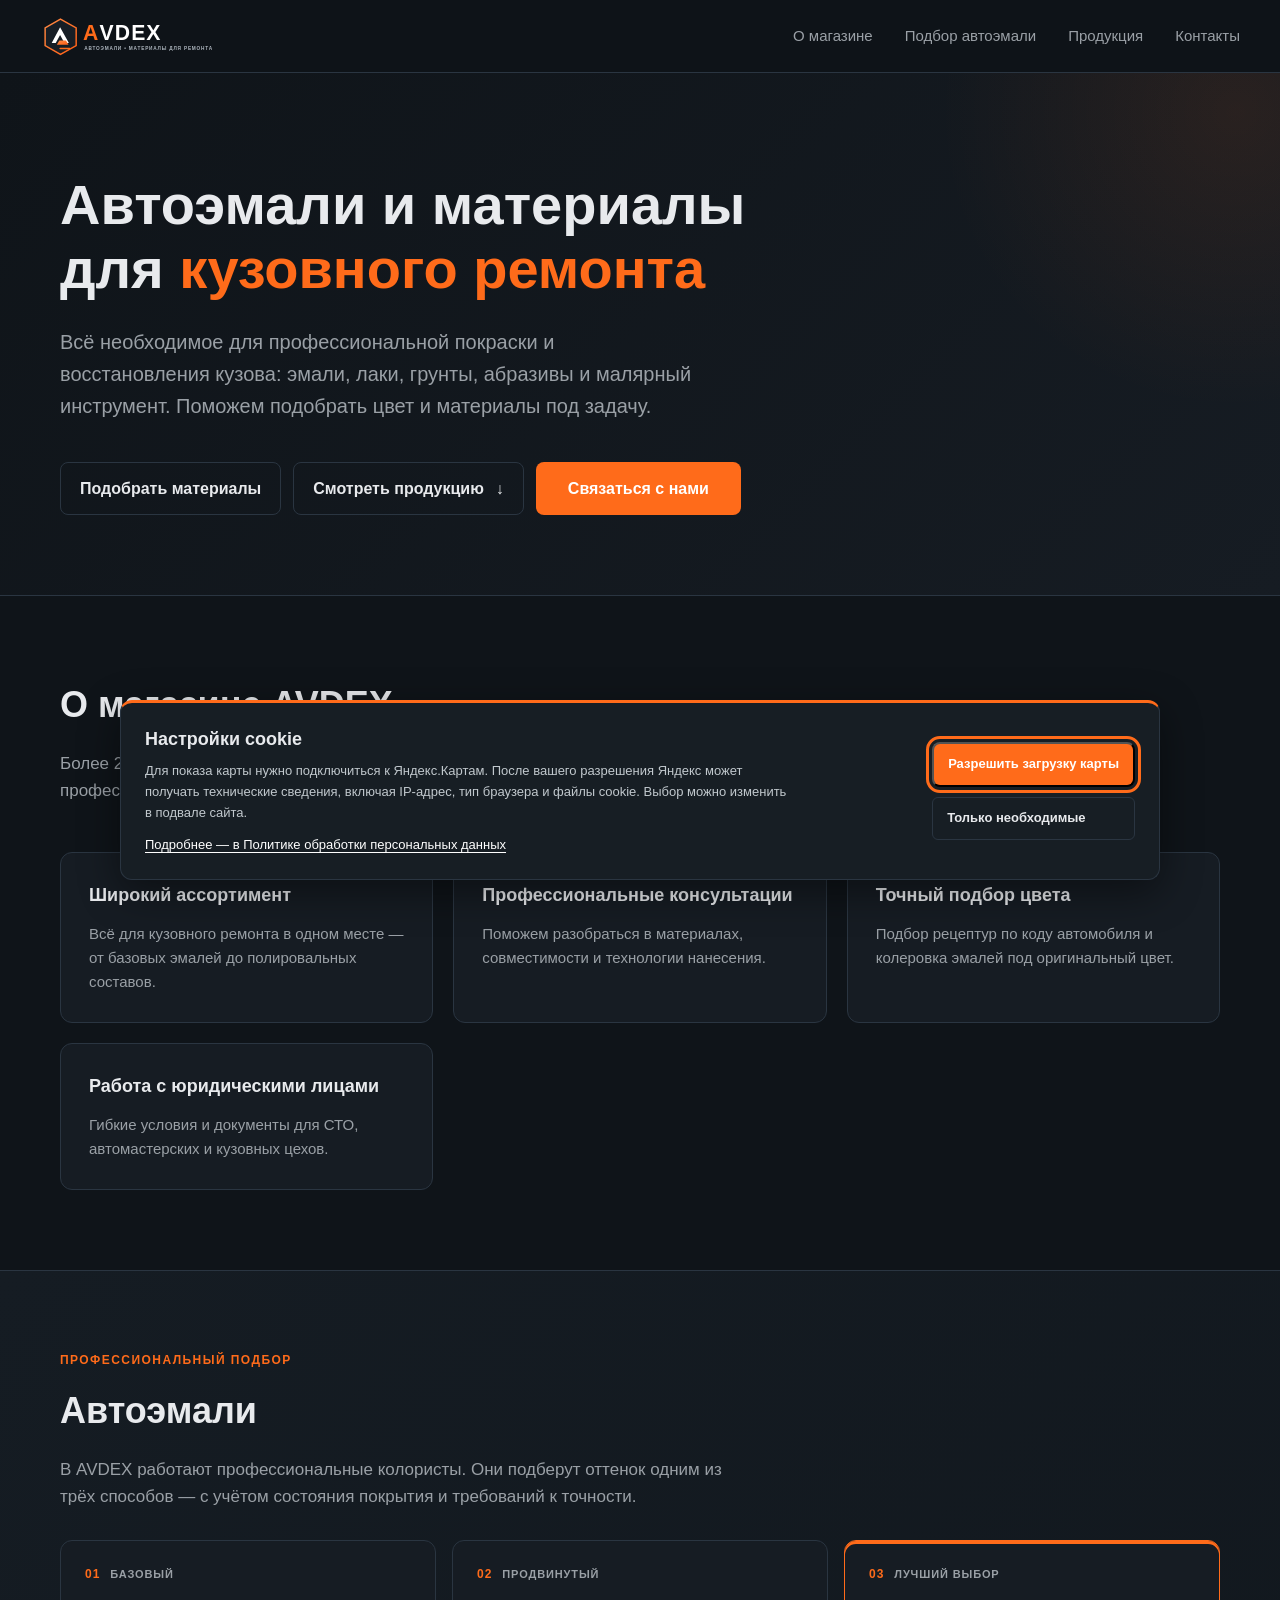
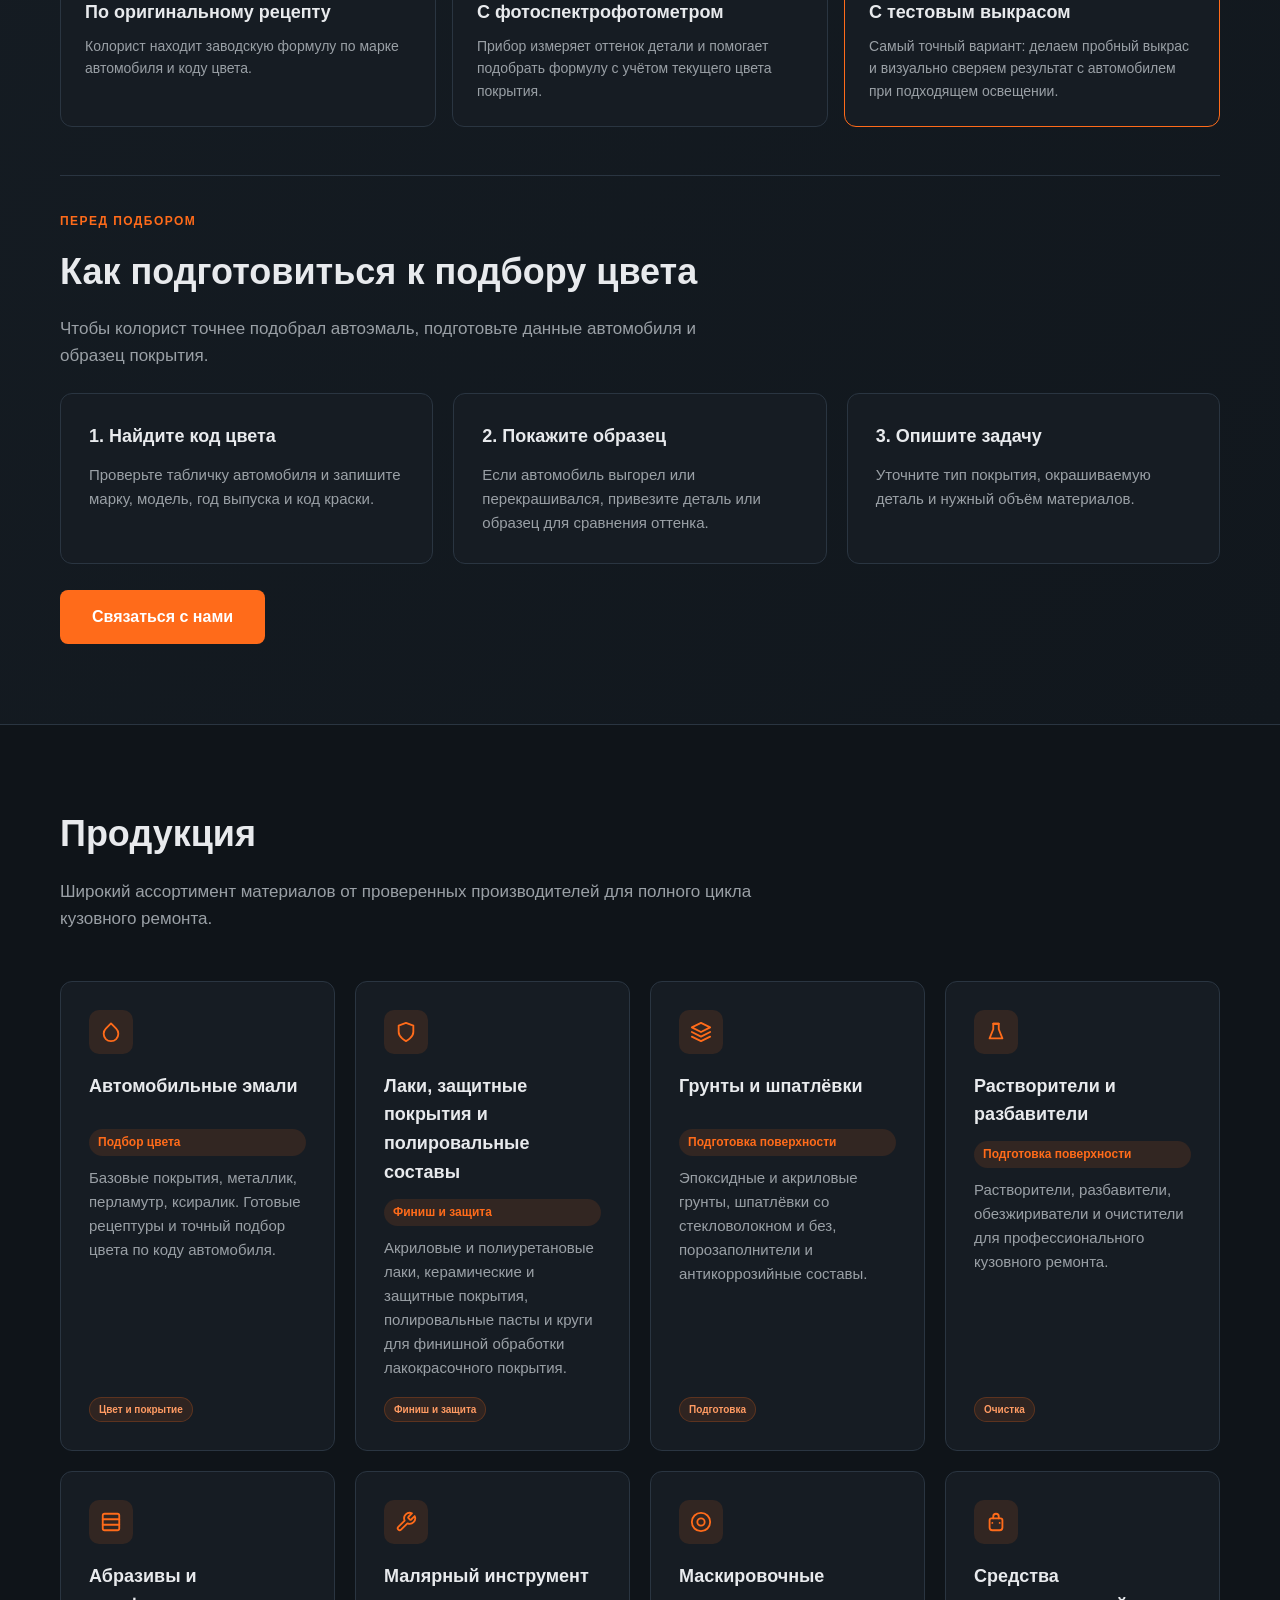
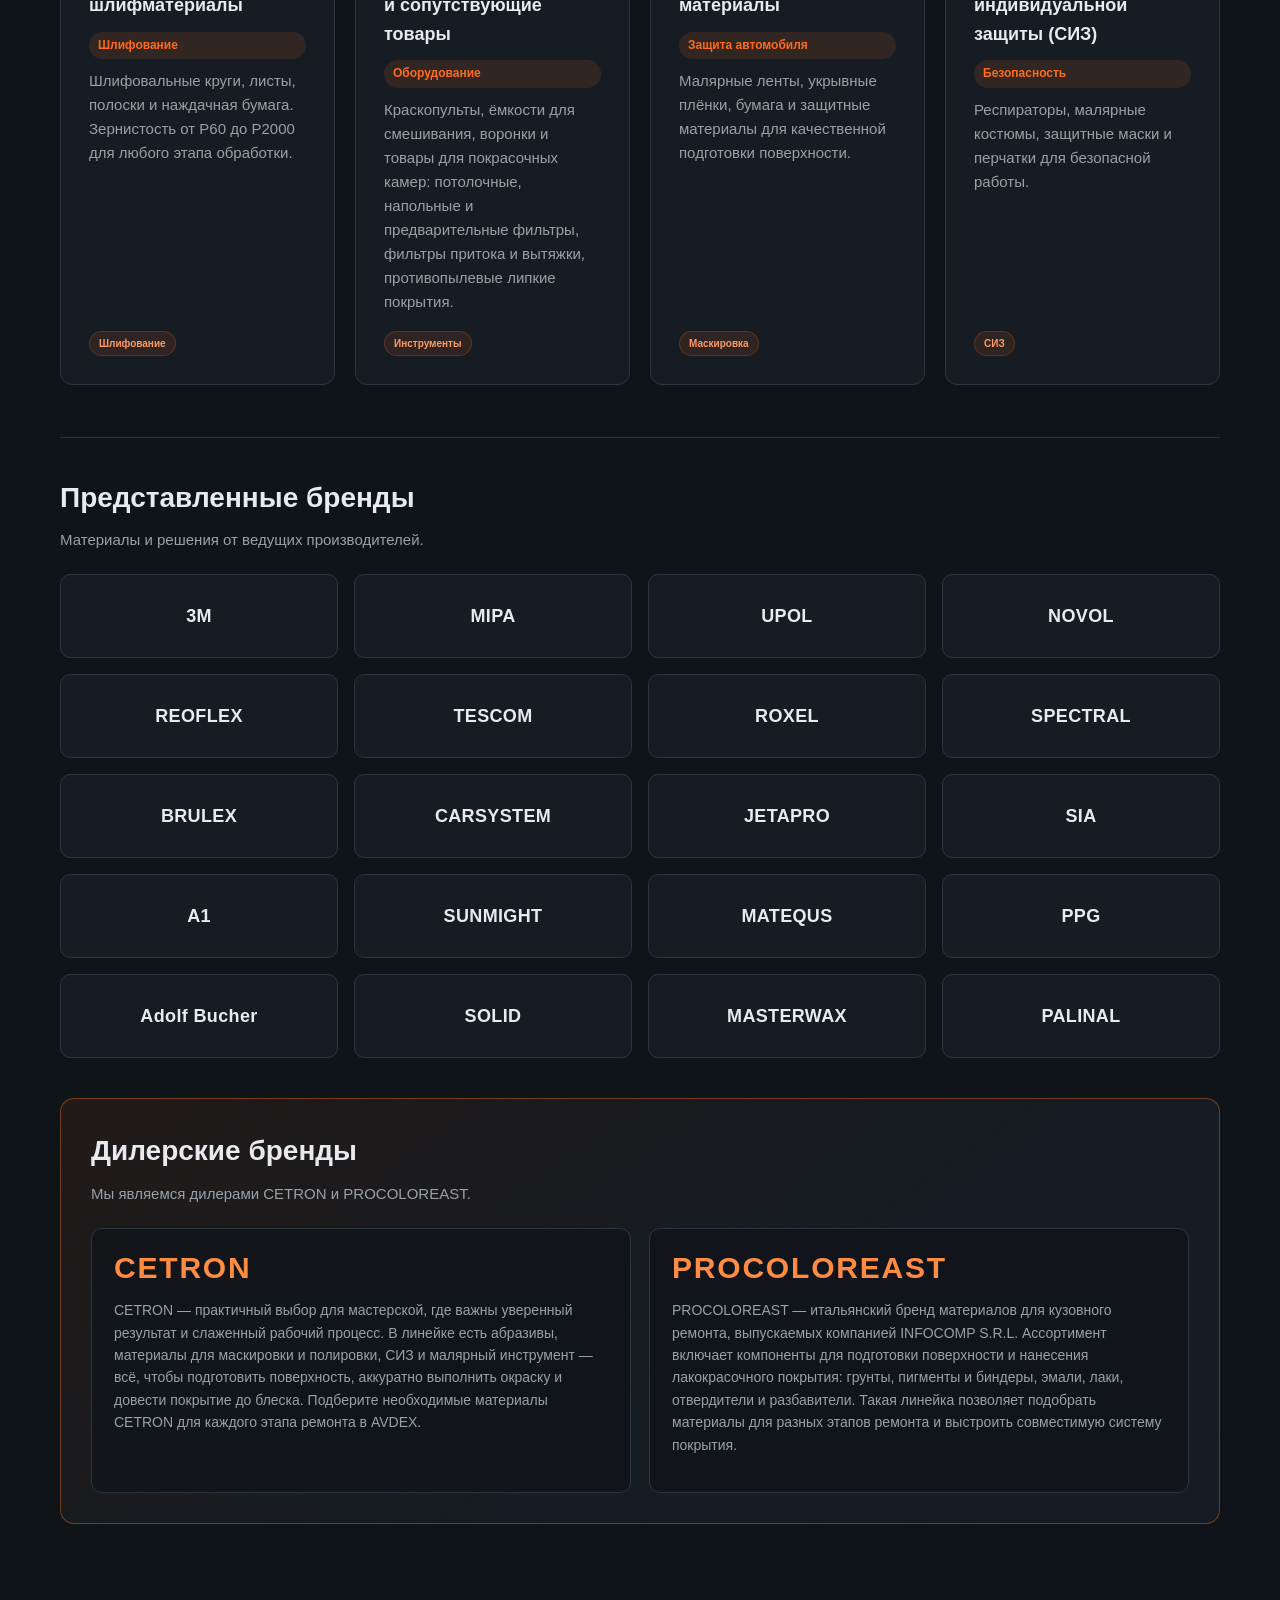
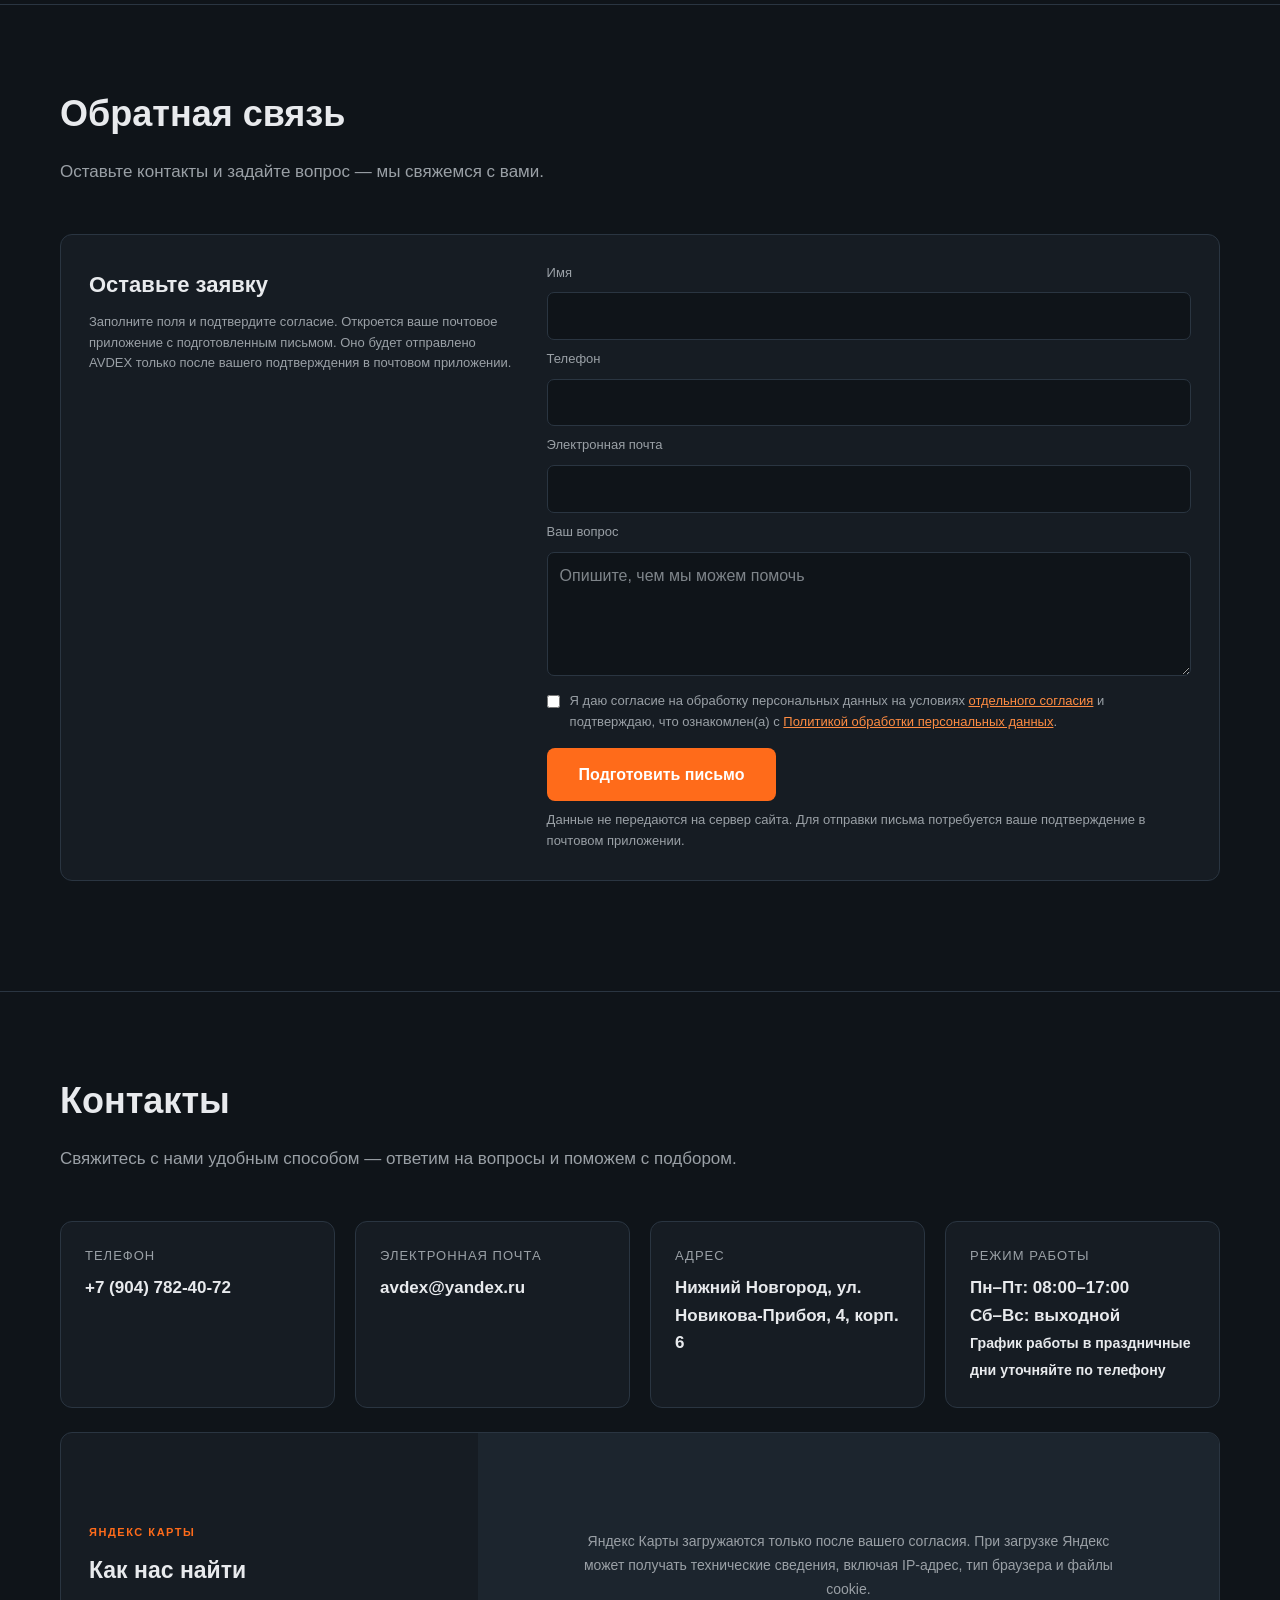
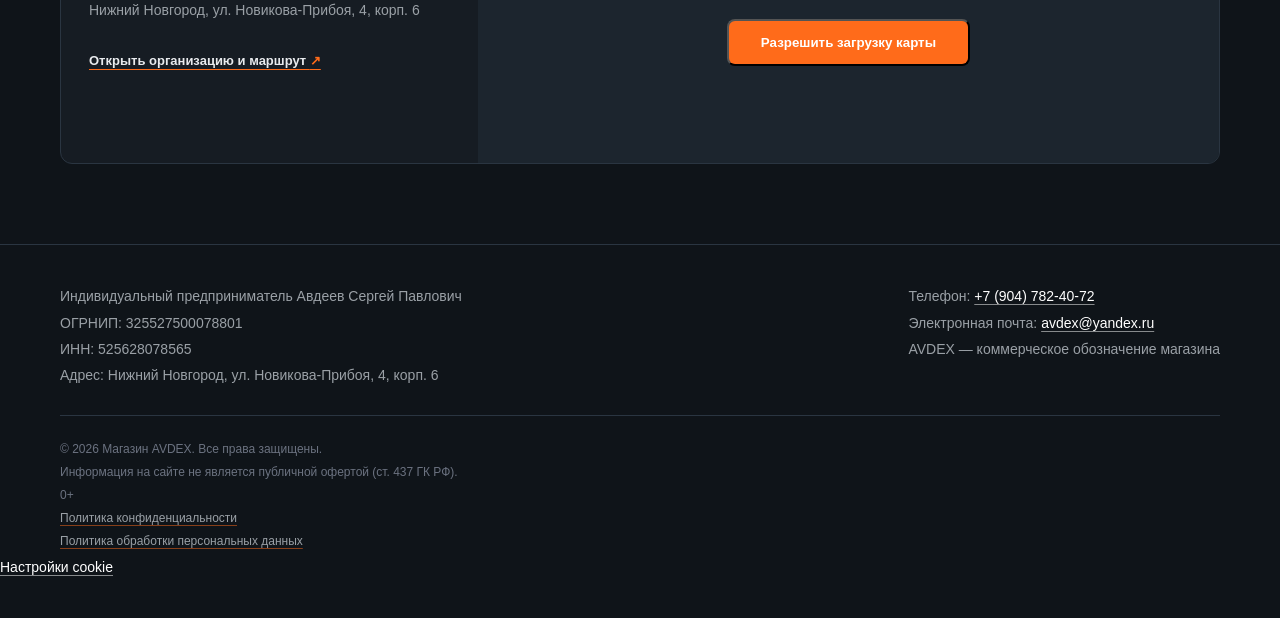
==== index.html @ f4ebd42d "Swap hero call-to-action button styles" ====
<!DOCTYPE html>
<html lang="ru">
<head>
  <meta charset="UTF-8">
  <meta name="viewport" content="width=device-width, initial-scale=1.0">
  <title>AVDEX — магазин автоэмалей и материалов для кузовного ремонта</title>
  <meta name="description" content="Магазин AVDEX: автоэмали, лаки, грунты, шпатлёвки, абразивы и инструмент для кузовного ремонта. Профессиональный подбор цвета.">
  <meta name="theme-color" content="#0f1419">
  <meta property="og:title" content="AVDEX — материалы для кузовного ремонта">
  <meta property="og:description" content="Автоэмали, лаки, грунты и расходные материалы для профессионального кузовного ремонта.">
  <meta property="og:type" content="website">
  <meta property="og:url" content="https://untiedq.github.io/avdex/">
  <link rel="canonical" href="https://untiedq.github.io/avdex/">
  <link rel="icon" href="data:image/svg+xml,%3Csvg xmlns='http://www.w3.org/2000/svg' viewBox='0 0 100 100'%3E%3Crect width='100' height='100' rx='20' fill='%23ff6b1a'/%3E%3Ctext x='50' y='68' font-family='Arial' font-size='48' font-weight='bold' fill='%23fff' text-anchor='middle'%3EA%3C/text%3E%3C/svg%3E">
  <link rel="stylesheet" href="style.css?v=cookie-opt-in-map-1">
</head>
<body>
  <a class="skip-link" href="#main">Перейти к содержимому</a>

  <header class="header">
    <div class="container header-inner">
      <a href="#top" class="logo" aria-label="AVDEX — главная">
        <img class="logo-image" src="assets/avdex-logo.svg" alt="AVDEX — магазин автоэмалей">
      </a>
      <button class="menu-toggle" type="button" aria-label="Открыть меню" aria-expanded="false" aria-controls="main-nav">☰</button>
      <nav class="nav" id="main-nav" aria-label="Основная навигация">
        <a href="#about">О магазине</a>
        <a href="#paint-matching">Подбор автоэмали</a>
        <a href="#products">Продукция</a>
        <a href="#contacts">Контакты</a>
      </nav>
    </div>
  </header>

  <main id="main">
  <section class="hero" id="top">
    <div class="container">
      <h1>Автоэмали и материалы для <span>кузовного ремонта</span></h1>
      <p>Всё необходимое для профессиональной покраски и восстановления кузова: эмали, лаки, грунты, абразивы и малярный инструмент. Поможем подобрать цвет и материалы под задачу.</p>
      <div class="hero-actions">
        <a href="#paint-matching" class="btn-secondary">Подобрать материалы</a>
        <a href="#products" class="btn-secondary">Смотреть продукцию <span aria-hidden="true">↓</span></a>
        <a href="#feedback" class="btn">Связаться с нами</a>
      </div>
    </div>
  </section>

  <section class="section" id="about">
    <div class="container">
      <h2 class="section-title">О магазине AVDEX</h2>
      <p class="section-sub">Более 20 лет опыта в малярно-кузовной отрасли. Работаем с частными мастерами и профессиональными СТО, помогаем подобрать материалы под задачу и бюджет.</p>

      <div class="grid">
        <div class="card">
          <h3>Широкий ассортимент</h3>
          <p>Всё для кузовного ремонта в одном месте — от базовых эмалей до полировальных составов.</p>
        </div>
        <div class="card">
          <h3>Профессиональные консультации</h3>
          <p>Поможем разобраться в материалах, совместимости и технологии нанесения.</p>
        </div>
        <div class="card">
          <h3>Точный подбор цвета</h3>
          <p>Подбор рецептур по коду автомобиля и колеровка эмалей под оригинальный цвет.</p>
        </div>
        <div class="card">
          <h3>Работа с юридическими лицами</h3>
          <p>Гибкие условия и документы для СТО, автомастерских и кузовных цехов.</p>
        </div>
      </div>
    </div>
  </section>

  <section class="section color-guide" id="paint-matching">
    <div class="container color-guide-layout">
      <div class="color-guide-intro">
        <p class="guide-kicker">Профессиональный подбор</p>
        <h2 class="section-title">Автоэмали</h2>
        <p class="section-sub">В AVDEX работают профессиональные колористы. Они подберут оттенок одним из трёх способов — с учётом состояния покрытия и требований к точности.</p>
        
      </div>
      <div class="matching-methods">
        <article class="method-card"><div class="method-heading"><span class="step-number">01</span><span class="method-level">Базовый</span></div><h3>По оригинальному рецепту</h3><p>Колорист находит заводскую формулу по марке автомобиля и коду цвета.</p></article>
        <article class="method-card"><div class="method-heading"><span class="step-number">02</span><span class="method-level">Продвинутый</span></div><h3>С фотоспектрофотометром</h3><p>Прибор измеряет оттенок детали и помогает подобрать формулу с учётом текущего цвета покрытия.</p></article>
        <article class="method-card method-card-featured"><div class="method-heading"><span class="step-number">03</span><span class="method-level">Лучший выбор</span></div><h3>С тестовым выкрасом</h3><p>Самый точный вариант: делаем пробный выкрас и визуально сверяем результат с автомобилем при подходящем освещении.</p></article>
      </div>
      <div class="prep-guide" id="color-guide">
        <p class="guide-kicker">Перед подбором</p>
        <h2 class="section-title">Как подготовиться к подбору цвета</h2>
        <p class="section-sub">Чтобы колорист точнее подобрал автоэмаль, подготовьте данные автомобиля и образец покрытия.</p>
        <div class="guide-grid">
          <article class="card"><h3>1. Найдите код цвета</h3><p>Проверьте табличку автомобиля и запишите марку, модель, год выпуска и код краски.</p></article>
          <article class="card"><h3>2. Покажите образец</h3><p>Если автомобиль выгорел или перекрашивался, привезите деталь или образец для сравнения оттенка.</p></article>
          <article class="card"><h3>3. Опишите задачу</h3><p>Уточните тип покрытия, окрашиваемую деталь и нужный объём материалов.</p></article>
        </div>
        <div class="guide-actions"><a class="btn" href="#contacts">Связаться с нами</a></div>
      </div>
    </div>
  </section>



  <section class="section" id="products">
    <div class="container">
      <h2 class="section-title">Продукция</h2>
      <p class="section-sub">Широкий ассортимент материалов от проверенных производителей для полного цикла кузовного ремонта.</p>

      <div class="grid product-grid">
        <div class="card product-card">
          <div class="icon"><svg viewBox="0 0 24 24" fill="none" stroke="currentColor" stroke-width="2" stroke-linecap="round" stroke-linejoin="round"><path d="M12 2.69l5.66 5.66a8 8 0 1 1-11.31 0z"/></svg></div>
          <h3>Автомобильные эмали</h3><span class="card-tag">Подбор цвета</span>
          <p>Базовые покрытия, металлик, перламутр, ксиралик. Готовые рецептуры и точный подбор цвета по коду автомобиля.</p>
          <span class="product-tag">Цвет и покрытие</span>
        </div>

        <div class="card product-card">
          <div class="icon"><svg viewBox="0 0 24 24" fill="none" stroke="currentColor" stroke-width="2" stroke-linecap="round" stroke-linejoin="round"><path d="M12 22s8-4 8-10V5l-8-3-8 3v7c0 6 8 10 8 10z"/></svg></div>
          <h3>Лаки, защитные покрытия и полировальные составы</h3><span class="card-tag">Финиш и защита</span>
          <p>Акриловые и полиуретановые лаки, керамические и защитные покрытия, полировальные пасты и круги для финишной обработки лакокрасочного покрытия.</p>
          <span class="product-tag">Финиш и защита</span>
        </div>

        <div class="card product-card">
          <div class="icon"><svg viewBox="0 0 24 24" fill="none" stroke="currentColor" stroke-width="2" stroke-linecap="round" stroke-linejoin="round"><polygon points="12 2 2 7 12 12 22 7 12 2"/><polyline points="2 17 12 22 22 17"/><polyline points="2 12 12 17 22 12"/></svg></div>
          <h3>Грунты и шпатлёвки</h3><span class="card-tag">Подготовка поверхности</span>
          <p>Эпоксидные и акриловые грунты, шпатлёвки со стекловолокном и без, порозаполнители и антикоррозийные составы.</p>
          <span class="product-tag">Подготовка</span>
        </div>

        <div class="card product-card">
          <div class="icon"><svg viewBox="0 0 24 24" fill="none" stroke="currentColor" stroke-width="2" stroke-linecap="round" stroke-linejoin="round"><path d="M9 3h6v6l4 10H5L9 9V3z"/><line x1="9" y1="3" x2="15" y2="3"/></svg></div>
          <h3>Растворители и разбавители</h3><span class="card-tag">Подготовка поверхности</span>
          <p>Растворители, разбавители, обезжириватели и очистители для профессионального кузовного ремонта.</p>
          <span class="product-tag">Очистка</span>
        </div>

        <div class="card product-card">
          <div class="icon"><svg viewBox="0 0 24 24" fill="none" stroke="currentColor" stroke-width="2" stroke-linecap="round" stroke-linejoin="round"><rect x="3" y="3" width="18" height="18" rx="2"/><line x1="3" y1="9" x2="21" y2="9"/><line x1="3" y1="15" x2="21" y2="15"/></svg></div>
          <h3>Абразивы и шлифматериалы</h3><span class="card-tag">Шлифование</span>
          <p>Шлифовальные круги, листы, полоски и наждачная бумага. Зернистость от P60 до P2000 для любого этапа обработки.</p>
          <span class="product-tag">Шлифование</span>
        </div>

        <div class="card product-card">
          <div class="icon"><svg viewBox="0 0 24 24" fill="none" stroke="currentColor" stroke-width="2" stroke-linecap="round" stroke-linejoin="round"><path d="M14.7 6.3a1 1 0 0 0 0 1.4l1.6 1.6a1 1 0 0 0 1.4 0l3.77-3.77a6 6 0 0 1-7.94 7.94l-6.91 6.91a2.12 2.12 0 0 1-3-3l6.91-6.91a6 6 0 0 1 7.94-7.94l-3.76 3.76z"/></svg></div>
          <h3>Малярный инструмент и сопутствующие товары</h3><span class="card-tag">Оборудование</span>
          <p>Краскопульты, ёмкости для смешивания, воронки и товары для покрасочных камер: потолочные, напольные и предварительные фильтры, фильтры притока и вытяжки, противопылевые липкие покрытия.</p>
          <span class="product-tag">Инструменты</span>
        </div>

        <div class="card product-card">
          <div class="icon"><svg viewBox="0 0 24 24" fill="none" stroke="currentColor" stroke-width="2" stroke-linecap="round" stroke-linejoin="round"><circle cx="12" cy="12" r="10"/><circle cx="12" cy="12" r="4"/></svg></div>
          <h3>Маскировочные материалы</h3><span class="card-tag">Защита автомобиля</span>
          <p>Малярные ленты, укрывные плёнки, бумага и защитные материалы для качественной подготовки поверхности.</p>
          <span class="product-tag">Маскировка</span>
        </div>

        <div class="card product-card">
          <div class="icon"><svg viewBox="0 0 24 24" fill="none" stroke="currentColor" stroke-width="2" stroke-linecap="round" stroke-linejoin="round"><path d="M12 3a3 3 0 0 0-3 3v2H7a2 2 0 0 0-2 2v8a3 3 0 0 0 3 3h8a3 3 0 0 0 3-3v-8a2 2 0 0 0-2-2h-2V6a3 3 0 0 0-3-3z"/><path d="M9 8h6M8 13h.01M16 13h.01"/></svg></div>
          <h3>Средства индивидуальной защиты (СИЗ)</h3><span class="card-tag">Безопасность</span>
          <p>Респираторы, малярные костюмы, защитные маски и перчатки для безопасной работы.</p>
          <span class="product-tag">СИЗ</span>
        </div></div>
      <div class="brand-showcase">
        <h3 class="section-title">Представленные бренды</h3>
        <p class="section-sub">Материалы и решения от ведущих производителей.</p>
        <div class="brand-grid" aria-label="Представленные бренды">
          <div class="brand-wordmark"><strong>3M</strong></div>
          <div class="brand-wordmark"><strong>MIPA</strong></div>
          <div class="brand-wordmark"><strong>UPOL</strong></div>
          <div class="brand-wordmark"><strong>NOVOL</strong></div>
          <div class="brand-wordmark"><strong>REOFLEX</strong></div>
          <div class="brand-wordmark"><strong>TESCOM</strong></div>
          <div class="brand-wordmark"><strong>ROXEL</strong></div>
          <div class="brand-wordmark"><strong>SPECTRAL</strong></div>
          <div class="brand-wordmark"><strong>BRULEX</strong></div>
          <div class="brand-wordmark"><strong>CARSYSTEM</strong></div>
          <div class="brand-wordmark"><strong>JETAPRO</strong></div>
          <div class="brand-wordmark"><strong>SIA</strong></div>
          <div class="brand-wordmark"><strong>A1</strong></div>
          <div class="brand-wordmark"><strong>SUNMIGHT</strong></div>
          <div class="brand-wordmark"><strong>MATEQUS</strong></div>
          <div class="brand-wordmark"><strong>PPG</strong></div>
          <div class="brand-wordmark"><strong>Adolf Bucher</strong></div>
          <div class="brand-wordmark"><strong>SOLID</strong></div>
          <div class="brand-wordmark"><strong>MASTERWAX</strong></div>
          <div class="brand-wordmark"><strong>PALINAL</strong></div>
        </div>
      </div>
      <div class="dealer-showcase">
        <h3 class="section-title">Дилерские бренды</h3>
        <p class="section-sub">Мы являемся дилерами CETRON и PROCOLOREAST.</p>
        <div class="dealer-brand-grid">
          <article class="dealer-brand-card">
            <div class="dealer-brand-heading"><strong class="dealer-brand-mark">CETRON</strong></div>
            <p>CETRON — практичный выбор для мастерской, где важны уверенный результат и слаженный рабочий процесс. В линейке есть абразивы, материалы для маскировки и полировки, СИЗ и малярный инструмент — всё, чтобы подготовить поверхность, аккуратно выполнить окраску и довести покрытие до блеска. Подберите необходимые материалы CETRON для каждого этапа ремонта в AVDEX.</p>
          </article>
          <article class="dealer-brand-card">
            <div class="dealer-brand-heading"><strong class="dealer-brand-mark">PROCOLOREAST</strong></div>
            <p>PROCOLOREAST — итальянский бренд материалов для кузовного ремонта, выпускаемых компанией INFOCOMP S.R.L. Ассортимент включает компоненты для подготовки поверхности и нанесения лакокрасочного покрытия: грунты, пигменты и биндеры, эмали, лаки, отвердители и разбавители. Такая линейка позволяет подобрать материалы для разных этапов ремонта и выстроить совместимую систему покрытия. </p>
          </article>
        </div>
      </div>

    </div>
  </section>





  <section class="section" id="feedback">
    <div class="container">
      <h2 class="section-title">Обратная связь</h2>
      <p class="section-sub">Оставьте контакты и задайте вопрос — мы свяжемся с вами.</p>
      <div class="feedback-card">
        <div class="feedback-copy">
          <h3>Оставьте заявку</h3>
          <p>Заполните поля и подтвердите согласие. Откроется ваше почтовое приложение с подготовленным письмом. Оно будет отправлено AVDEX только после вашего подтверждения в почтовом приложении.</p>
        </div>
        <form class="feedback-form" id="feedback-form">
          <label for="feedback-name">Имя</label>
          <input id="feedback-name" name="name" autocomplete="name" required maxlength="100">
          <label for="feedback-phone">Телефон</label>
          <input id="feedback-phone" name="phone" type="tel" autocomplete="tel" required maxlength="30">
          <label for="feedback-email">Электронная почта</label>
          <input id="feedback-email" name="email" type="email" autocomplete="email" required maxlength="254">
          <label for="feedback-message">Ваш вопрос</label>
          <textarea id="feedback-message" name="message" rows="4" maxlength="2000" placeholder="Опишите, чем мы можем помочь"></textarea>
          <label class="consent-check">
            <input type="checkbox" name="consent" required>
            <span>Я даю согласие на обработку персональных данных на условиях <a href="consent.html" target="_blank" rel="noopener">отдельного согласия</a> и подтверждаю, что ознакомлен(а) с <a href="personal-data.html" target="_blank" rel="noopener">Политикой обработки персональных данных</a>.</span>
          </label>
          <button class="btn" type="submit">Подготовить письмо</button>
          <p class="form-note" id="form-note" aria-live="polite">Данные не передаются на сервер сайта. Для отправки письма потребуется ваше подтверждение в почтовом приложении.</p>
        </form>
      </div>
    </div>
  </section>

  <section class="section" id="contacts">
    <div class="container">
      <h2 class="section-title">Контакты</h2>
      <p class="section-sub">Свяжитесь с нами удобным способом — ответим на вопросы и поможем с подбором.</p>

      <div class="contacts-grid">
        <div class="contact-item">
          <div class="label">Телефон</div>
          <div class="value"><a href="tel:+79047824072">+7 (904) 782-40-72</a></div>
        </div>
        <div class="contact-item">
          <div class="label">Электронная почта</div>
          <div class="value"><a href="mailto:avdex@yandex.ru">avdex@yandex.ru</a></div>
        </div>
        <div class="contact-item">
          <div class="label">Адрес</div>
          <div class="value">Нижний Новгород, ул. Новикова-Прибоя, 4, корп. 6</div>
        </div>
        <div class="contact-item">
          <div class="label">Режим работы</div>
          <div class="value">Пн–Пт: 08:00–17:00<br>Сб–Вс: выходной<br><small>График работы в праздничные дни уточняйте по телефону</small></div>
        </div>
      </div>
      <div class="map-card">
        <div class="map-copy">
          <p class="map-kicker">Яндекс Карты</p>
          <h3>Как нас найти</h3>
          <p class="map-address">Нижний Новгород, ул. Новикова-Прибоя, 4, корп. 6</p>
          <a class="map-link" href="https://yandex.ru/maps/org/avdex/193976392465/?ll=43.925282%2C56.258968&z=17" target="_blank" rel="noopener noreferrer">Открыть организацию и маршрут <span aria-hidden="true">↗</span></a>
        </div>
        <div class="map-frame" id="map-frame">
          <div class="map-placeholder" id="map-placeholder">
            <p>Яндекс Карты загружаются только после вашего согласия. При загрузке Яндекс может получать технические сведения, включая IP-адрес, тип браузера и файлы cookie.</p>
            <button class="btn" type="button" id="map-load-button">Разрешить загрузку карты</button>
          </div>
        </div>
      </div>

    </div>
  </section>

  

  </main>

  <footer class="footer">
    <div class="container">
      <div class="footer-inner">
        <div class="footer-info">
          <p>Индивидуальный предприниматель Авдеев Сергей Павлович</p>
          <p>ОГРНИП: 325527500078801</p>
          <p>ИНН: 525628078565</p>
          <p>Адрес: Нижний Новгород, ул. Новикова-Прибоя, 4, корп. 6</p>
        </div>
        <div class="footer-info">
          <p>Телефон: <a href="tel:+79047824072">+7 (904) 782-40-72</a></p>
          <p>Электронная почта: <a href="mailto:avdex@yandex.ru">avdex@yandex.ru</a></p>
          <p>AVDEX — коммерческое обозначение магазина</p>
        </div>
      </div>
      <div class="footer-legal">
        <p>© 2026 Магазин AVDEX. Все права защищены.</p>
        <p>Информация на сайте не является публичной офертой (ст. 437 ГК РФ).</p>
        <p>0+</p>
        <p><a href="privacy.html">Политика конфиденциальности</a></p>
        <p><a href="personal-data.html">Политика обработки персональных данных</a></p>
      </div>
    </div>
      <p><button class="cookie-settings-button" type="button" id="cookie-settings">Настройки cookie</button></p>
  </footer>

  <aside class="cookie-banner" id="cookie-banner" role="dialog" aria-modal="false" aria-labelledby="cookie-title" aria-describedby="cookie-description" hidden>
    <div class="cookie-banner-copy">
      <h2 id="cookie-title">Настройки cookie</h2>
      <p id="cookie-description">Для показа карты нужно подключиться к Яндекс.Картам. После вашего разрешения Яндекс может получать технические сведения, включая IP-адрес, тип браузера и файлы cookie. Выбор можно изменить в подвале сайта.</p>
      <a href="personal-data.html">Подробнее — в Политике обработки персональных данных</a>
    </div>
    <div class="cookie-banner-actions">
      <button class="btn" type="button" id="cookie-accept">Разрешить загрузку карты</button>
      <button class="btn-secondary" type="button" id="cookie-reject">Только необходимые</button>
    </div>
  </aside>

  <script src="script.js?v=cookie-opt-in-map-1"></script>
</body>
</html>
---- style.css ----
:root {
  --bg: #0f1419;
  --bg-2: #161c23;
  --text: #e8eaed;
  --text-muted: #9aa0a6;
  --accent: #ff6b1a;
  --accent-hover: #ff8c42;
  --border: #2a3541;
}

* { margin: 0; padding: 0; box-sizing: border-box; }

html { scroll-behavior: smooth; scroll-padding-top: 80px; }

body {
  font-family: -apple-system, BlinkMacSystemFont, 'Segoe UI', Roboto, 'Helvetica Neue', Arial, sans-serif;
  background: var(--bg);
  color: var(--text);
  line-height: 1.6;
  -webkit-font-smoothing: antialiased;
}

.container { max-width: 1200px; margin: 0 auto; padding: 0 20px; }

/* Header */
.header {
  position: sticky;
  top: 0;
  background: rgba(15, 20, 25, 0.95);
  backdrop-filter: blur(10px);
  border-bottom: 1px solid var(--border);
  z-index: 100;
}
.header-inner { display: flex; align-items: center; justify-content: space-between; padding: 14px 0; }

.logo {
  display: flex;
  flex-direction: column;
  text-decoration: none;
  line-height: 1.1;
}
 .logo-image { display: block; width: 190px; max-width: 100%; height: auto; }
.logo-mark {
  font-size: 24px;
  font-weight: 800;
  letter-spacing: 2px;
  color: var(--text);
}
.logo-mark::first-letter { color: var(--accent); }
.logo-sub {
  font-size: 11px;
  text-transform: uppercase;
  letter-spacing: 1.5px;
  color: var(--text-muted);
  margin-top: 2px;
}

.nav { display: flex; gap: 32px; }
.nav a { color: var(--text-muted); text-decoration: none; font-size: 15px; transition: color 0.2s; }
.nav a:hover { color: var(--accent); }
.nav a:focus-visible, a:focus-visible, button:focus-visible { outline: 3px solid var(--accent); outline-offset: 3px; }
.skip-link { position: absolute; left: -9999px; top: 8px; z-index: 200; background: var(--accent); color: #fff; padding: 10px 16px; border-radius: 6px; }
.skip-link:focus { left: 12px; }
.hero-actions { display: flex; flex-wrap: wrap; gap: 14px; position: relative; }
.btn-secondary { background: transparent; border: 1px solid var(--accent); }
.btn-secondary:hover { background: rgba(255,107,26,.12); }
.card-tag { display: inline-block; margin: 0 0 10px; padding: 4px 9px; border-radius: 999px; background: rgba(255,107,26,.12); color: var(--accent); font-size: 12px; font-weight: 700; }
.guide-grid { display: grid; grid-template-columns: repeat(3,minmax(0,1fr)); gap: 20px; }
.map-block { display: grid; grid-template-columns: .8fr 1.2fr; gap: 24px; align-items: stretch; margin-top: 32px; padding: 24px; border: 1px solid var(--border); border-radius: 12px; background: var(--bg-2); }
.map-block h3 { margin-bottom: 8px; }
.map-link { display: inline-block; margin-top: 12px; color: var(--accent); }
.map-block iframe { width: 100%; min-height: 300px; border: 0; border-radius: 8px; }
.menu-toggle { display: none; background: none; border: none; color: var(--text); font-size: 26px; cursor: pointer; line-height: 1; }

/* Hero */
.hero {
  padding: 100px 0 80px;
  background: linear-gradient(135deg, var(--bg) 0%, var(--bg-2) 100%);
  position: relative;
  overflow: hidden;
}
.hero::before {
  content: '';
  position: absolute;
  top: -50%; right: -20%;
  width: 600px; height: 600px;
  background: radial-gradient(circle, rgba(255,107,26,0.09) 0%, transparent 70%);
  pointer-events: none;
}
.hero-kicker {
  display: inline-block;
  font-size: 13px;
  text-transform: uppercase;
  letter-spacing: 2px;
  color: var(--accent);
  margin-bottom: 16px;
  padding: 6px 14px;
  border: 1px solid rgba(255,107,26,0.3);
  border-radius: 100px;
  position: relative;
}
.hero h1 { font-size: clamp(32px, 5vw, 56px); font-weight: 800; line-height: 1.15; margin-bottom: 24px; max-width: 800px; position: relative; }
.hero h1 span { color: var(--accent); }
.hero p { font-size: clamp(16px, 2vw, 20px); color: var(--text-muted); max-width: 640px; margin-bottom: 40px; position: relative; }

.btn {
  display: inline-block;
  padding: 14px 32px;
  background: var(--accent);
  color: #fff;
  text-decoration: none;
  font-weight: 600;
  border-radius: 8px;
  transition: background 0.2s, transform 0.15s;
}
.btn:hover { background: var(--accent-hover); transform: translateY(-1px); }

/* Sections */
.section { padding: 80px 0; border-top: 1px solid var(--border); }
.section-title { font-size: clamp(24px, 3vw, 36px); font-weight: 800; margin-bottom: 16px; }
.section-sub { color: var(--text-muted); font-size: 17px; margin-bottom: 48px; max-width: 700px; }

/* Grid & cards */
.grid { display: grid; grid-template-columns: repeat(auto-fit, minmax(280px, 1fr)); gap: 20px; }
.card {
  background: var(--bg-2);
  border: 1px solid var(--border);
  border-radius: 12px;
  padding: 28px;
  transition: border-color 0.2s, transform 0.2s;
}
.card:hover { border-color: var(--accent); transform: translateY(-3px); }
.card h3 { font-size: 18px; margin-bottom: 12px; color: var(--text); }
.card p { color: var(--text-muted); font-size: 15px; }
.card .icon {
  width: 44px; height: 44px;
  background: rgba(255,107,26,0.12);
  border-radius: 10px;
  display: flex; align-items: center; justify-content: center;
  margin-bottom: 18px;
  color: var(--accent);
}
.card .icon svg { width: 22px; height: 22px; }

/* Contacts */
.contacts-grid { display: grid; grid-template-columns: repeat(auto-fit, minmax(240px, 1fr)); gap: 20px; margin-top: 40px; }
.contact-item { background: var(--bg-2); border: 1px solid var(--border); border-radius: 12px; padding: 24px; }
.contact-item .label { color: var(--text-muted); font-size: 13px; text-transform: uppercase; letter-spacing: 1px; margin-bottom: 8px; }
.contact-item .value { font-size: 17px; font-weight: 600; color: var(--text); }
.contact-item a { color: var(--text); text-decoration: none; transition: color 0.2s; }
.contact-item a:hover { color: var(--accent); }

/* Footer */
.footer { padding: 40px 0; background: var(--bg); border-top: 1px solid var(--border); color: var(--text-muted); font-size: 14px; }
.footer-inner { display: flex; flex-wrap: wrap; gap: 24px; justify-content: space-between; align-items: flex-start; }
.footer-info p { margin-bottom: 4px; }
.footer-info a { color: #fff; text-decoration-color: rgba(255,255,255,.5); text-underline-offset: 3px; }
.footer-info a:hover { color: var(--accent-hover); }
.footer-legal { margin-top: 24px; padding-top: 24px; border-top: 1px solid var(--border); font-size: 12px; color: #6b7280; }
.footer-legal p { margin-bottom: 4px; }

/* Mobile */
@media (max-width: 768px) {
  .menu-toggle { display: block; }
  .nav {
    display: none;
    position: absolute;
    top: 100%; left: 0; right: 0;
    background: var(--bg-2);
    flex-direction: column;
    padding: 20px;
    gap: 16px;
    border-bottom: 1px solid var(--border);
  }
  .nav.open { display: flex; }
  .nav a { padding: 6px 0; }
  .guide-grid { grid-template-columns: 1fr; }
  .map-block { grid-template-columns: 1fr; }
  .map-block iframe { min-height: 260px; }
  .hero { padding: 60px 0 40px; }
  .section { padding: 50px 0; }
}

/* Accessibility and mobile menu */
:focus-visible { outline: 3px solid var(--accent-hover); outline-offset: 4px; }
.skip-link { position: fixed; z-index: 1000; top: 10px; left: 12px; padding: 10px 14px; color: var(--bg); background: #fff; border-radius: 6px; transform: translateY(-160%); }
.skip-link:focus { transform: translateY(0); }
.nav a { padding-block: 6px; }
@media (max-width: 768px) {
  .header-inner { position: relative; }
  .menu-toggle { padding: 6px 10px; border: 1px solid var(--border); border-radius: 7px; }
  .menu-toggle:focus-visible { outline-offset: 3px; }
}

.hero-actions { display: flex; flex-wrap: wrap; align-items: center; gap: 12px; }
.hero .btn { margin: 0; }
.btn-secondary { display: inline-flex; align-items: center; gap: 12px; padding: 13px 19px; color: var(--text); border: 1px solid var(--border); border-radius: 8px; text-decoration: none; font-weight: 600; transition: border-color .2s, color .2s, transform .15s; }
.btn-secondary:hover { color: #fff; border-color: var(--accent); transform: translateY(-1px); }

.color-guide { background: linear-gradient(135deg, #151c23, #11171d); }
.color-guide-layout { display: grid; grid-template-columns: minmax(0,.9fr) minmax(0,1.1fr); gap: 48px; align-items: center; }
.guide-kicker { margin-bottom: 12px; color: var(--accent); font-size: 12px; font-weight: 700; letter-spacing: .12em; text-transform: uppercase; }
.color-guide-intro .section-title { margin-bottom: 16px; }
.color-guide-intro .section-sub { margin-bottom: 24px; }
.color-steps { list-style: none; padding: 0; margin: 0; border-top: 1px solid var(--border); }
.color-steps li { display: grid; grid-template-columns: 42px 1fr; gap: 14px; padding: 18px 0; border-bottom: 1px solid var(--border); }
.step-number { color: var(--accent); font-size: 12px; font-weight: 800; letter-spacing: .08em; }
.color-steps h3 { margin: 0 0 5px; font-size: 16px; }
.color-steps p { margin: 0; color: var(--text-muted); font-size: 14px; }
@media (max-width: 768px) {
  .color-guide-layout { grid-template-columns: 1fr; gap: 28px; }
}

.product-grid { grid-template-columns: repeat(4, minmax(0,1fr)); align-items: stretch; }
.product-card { display: flex; flex-direction: column; min-width: 0; min-height: 300px; }
.product-card h3 { min-height: 2.5em; }
.product-card p { flex: 1 0 auto; }
.product-tag { align-self: flex-start; display: inline-block; margin-top: 17px; padding: 5px 9px; color: #ff9b63; background: rgba(255,107,26,.11); border: 1px solid rgba(255,107,26,.22); border-radius: 999px; font-size: 10px; font-weight: 700; line-height: 1.3; }
@media (max-width: 1040px) { .product-grid { grid-template-columns: repeat(2, minmax(0,1fr)); } }
@media (max-width: 560px) { .product-grid { grid-template-columns: 1fr; } .product-card { min-height: auto; } .product-card h3 { min-height: 0; } }

.map-card { display: grid; grid-template-columns: minmax(230px,.72fr) minmax(0,1.28fr); margin-top: 24px; overflow: hidden; background: var(--bg-2); border: 1px solid var(--border); border-radius: 12px; }
.map-copy { display: flex; flex-direction: column; align-items: flex-start; justify-content: center; padding: 28px; }
.map-kicker { margin: 0 0 10px; color: var(--accent); font-size: 11px; font-weight: 800; letter-spacing: .14em; text-transform: uppercase; }
.map-copy h3 { margin: 0 0 10px; font-size: 23px; }
.map-address { margin: 0 0 18px; color: var(--text-muted); font-size: 14px; }
.map-link { color: var(--text); font-size: 13px; font-weight: 700; text-decoration-color: var(--accent); text-underline-offset: 4px; }
.map-link span { color: var(--accent); }
.map-frame { min-height: 330px; background: #1c252e; }
.map-frame iframe { display: block; width: 100%; height: 100%; min-height: 330px; border: 0; }
@media (max-width: 768px) { .map-card { grid-template-columns: 1fr; } .map-copy { padding: 22px; } .map-frame, .map-frame iframe { min-height: 300px; } }

.footer-legal a { color: var(--text-muted); text-decoration: underline; text-decoration-color: rgba(255,107,26,.5); text-underline-offset: 3px; }
.footer-legal a:hover { color: var(--accent-hover); }
.privacy-page { min-height: 100vh; background: var(--bg); color: var(--text); }
.privacy-header { padding: 18px 0; background: rgba(15,20,25,.96); border-bottom: 1px solid var(--border); }
.privacy-header .logo { width: fit-content; }
.privacy-main { max-width: 900px; padding-top: 48px; padding-bottom: 80px; }
.privacy-page .privacy-main a,
.privacy-page .privacy-main a:link,
.privacy-page .privacy-main a:visited { color: #fff; text-decoration-color: rgba(255,255,255,.5); text-underline-offset: 3px; }
.privacy-page .privacy-main a:hover,
.privacy-page .privacy-main a:focus-visible { color: var(--accent-hover); }
.privacy-main h1 { margin: 16px 0 22px; font-size: clamp(32px,5vw,48px); line-height: 1.1; }
.privacy-main h2 { margin: 30px 0 10px; font-size: 21px; }
.privacy-main p, .privacy-main li { color: #c1c8cd; font-size: 14px; line-height: 1.8; }
.privacy-warning { margin: 22px 0; padding: 16px 18px; border-left: 3px solid var(--accent); border-radius: 0 8px 8px 0; background: rgba(255,107,26,.1); color: #f0d4c4; font-size: 13px; line-height: 1.7; }
.privacy-back { display: inline-block; color: var(--accent-hover); font-weight: 700; text-decoration: none; }
.privacy-back:hover { text-decoration: underline; }

/* Color selection methods */
.matching-methods { display: grid; grid-template-columns: repeat(3,minmax(0,1fr)); gap: 16px; margin: 28px 0; }
.method-card { min-height: 100%; padding: 24px; border: 1px solid var(--border); border-radius: 12px; background: var(--bg-2); }
.method-card h3 { margin: 14px 0 8px; font-size: 18px; }
.method-card p { color: var(--text-muted); font-size: 14px; }
.method-card-featured { border-color: var(--accent); box-shadow: inset 0 3px 0 var(--accent); }
.guide-actions { margin-top: 26px; }
.feedback-card { display: grid; grid-template-columns: .8fr 1.2fr; gap: 28px; margin: 30px 0; padding: 28px; border: 1px solid var(--border); border-radius: 12px; background: var(--bg-2); }
.feedback-copy h3 { margin: 4px 0 10px; font-size: 22px; }
.feedback-copy p:last-child, .form-note { color: var(--text-muted); font-size: 13px; }
.feedback-form { display: grid; gap: 9px; }
.feedback-form label:not(.consent-check) { color: var(--text-muted); font-size: 13px; }
.feedback-form input:not([type="checkbox"]) { width: 100%; min-height: 44px; padding: 10px 12px; border: 1px solid var(--border); border-radius: 7px; background: var(--bg); color: var(--text); font: inherit; }
.feedback-form textarea { width: 100%; min-height: 110px; padding: 10px 12px; border: 1px solid var(--border); border-radius: 7px; background: var(--bg); color: var(--text); font: inherit; resize: vertical; }
.feedback-form textarea::placeholder { color: var(--text-muted); opacity: .8; }
.consent-check { display: flex; align-items: flex-start; gap: 10px; margin: 6px 0; color: var(--text-muted); font-size: 13px; }
.consent-check input { margin-top: 4px; accent-color: var(--accent); }
.consent-check a { color: var(--accent-hover); }
.feedback-form .btn { justify-self: start; cursor: pointer; border: 0; font: inherit; font-weight: 700; }
@media (max-width: 768px) { .matching-methods, .feedback-card { grid-template-columns: 1fr; } .method-card { min-height: 0; } .feedback-card { padding: 20px; } }

/* Keep the three AVDEX color matching methods readable side by side. */
.color-guide-layout { display: block; }
.color-guide-intro { max-width: 900px; margin-bottom: 30px; }
.matching-methods { grid-template-columns: repeat(3, minmax(0, 1fr)); align-items: stretch; }
.method-card { min-width: 0; overflow-wrap: anywhere; }
@media (max-width: 900px) {
  .matching-methods { grid-template-columns: repeat(2, minmax(0, 1fr)); }
}
@media (max-width: 620px) {
  .matching-methods { grid-template-columns: 1fr; }
}

.prep-guide { margin-top: 48px; padding-top: 36px; border-top: 1px solid var(--border); }
.prep-guide .section-title { margin-bottom: 14px; }
.prep-guide .section-sub { margin-bottom: 24px; }

.brand-showcase { margin-top: 52px; padding-top: 38px; border-top: 1px solid var(--border); }
.brand-showcase .section-title { margin-bottom: 8px; font-size: clamp(21px,2.4vw,28px); }
.brand-showcase .section-sub { margin-bottom: 22px; font-size: 15px; }
.brand-grid { display: grid; grid-template-columns: repeat(auto-fit,minmax(min(100%,220px),1fr)); gap: 16px; }
.brand-wordmark { display: flex; min-width: 0; min-height: 84px; flex-direction: column; justify-content: center; align-items: center; gap: 7px; padding: 14px 12px; border: 1px solid var(--border); border-radius: 10px; background: var(--bg-2); text-align: center; }
.brand-wordmark strong { color: var(--text); font-size: clamp(14px,1.5vw,18px); font-weight: 850; letter-spacing: .02em; line-height: 1.2; white-space: nowrap; }

.brand-dealer { border: 1px solid rgba(255,107,26,.8); background: linear-gradient(145deg,rgba(255,107,26,.16),var(--bg-2) 65%); box-shadow: inset 0 3px 0 var(--accent); }
.brand-dealer strong { color: var(--accent-hover); font-size: clamp(17px,2.3vw,24px); }
.brand-dealer span { color: var(--text-muted); font-size: 10px; font-weight: 800; letter-spacing: .1em; text-transform: uppercase; }
.policy-links a { color: var(--accent-hover); }

.dealer-showcase { margin-top: 40px; padding: 30px; border: 1px solid rgba(255,107,26,.4); border-radius: 14px; background: linear-gradient(145deg,rgba(255,107,26,.08),var(--bg-2) 58%); }
.dealer-showcase > .section-title { margin-bottom: 8px; font-size: clamp(21px,2.4vw,28px); }
.dealer-showcase > .section-sub { margin-bottom: 22px; font-size: 15px; }
.dealer-brand-grid { display: grid; grid-template-columns: repeat(2,minmax(0,1fr)); gap: 18px; }
.dealer-brand-card { padding: 22px; border: 1px solid var(--border); border-radius: 11px; background: rgba(15,20,25,.74); }
.dealer-brand-heading { display: flex; flex-wrap: wrap; align-items: center; justify-content: space-between; gap: 10px; margin-bottom: 15px; }
.dealer-brand-mark { color: var(--accent-hover); font-size: clamp(22px,3vw,30px); font-weight: 900; letter-spacing: .06em; line-height: 1.1; overflow-wrap: anywhere; }
.dealer-brand-heading span { padding: 5px 9px; border: 1px solid rgba(255,107,26,.45); border-radius: 999px; color: var(--accent-hover); font-size: 10px; font-weight: 800; letter-spacing: .08em; text-transform: uppercase; }
.dealer-brand-card p { margin: 0 0 14px; color: var(--text-muted); font-size: 14px; }
.dealer-brand-card a { color: var(--accent-hover); font-size: 13px; font-weight: 700; text-underline-offset: 4px; }
@media (max-width: 680px) { .dealer-brand-grid { grid-template-columns: 1fr; } .dealer-showcase { padding: 20px; } }


/* Keep the About and color preparation cards completely static. */
#about .grid > .card,
.prep-guide .guide-grid > .card { transition: none; }
#about .grid > .card:hover,
.prep-guide .guide-grid > .card:hover {
  border-color: var(--border) !important;
  transform: none !important;
}

/* AVDEX page refinements */
.method-heading { display: flex; align-items: center; gap: 10px; min-height: 18px; }
.method-level { color: var(--text-muted); font-size: 11px; font-weight: 700; letter-spacing: .08em; text-transform: uppercase; }
.product-card:hover { border-color: var(--border); transform: none; }


/* Readable spacing for policy measure lists. */
.privacy-main .policy-measures { margin: 12px 0 20px; padding-left: 22px; list-style: disc; }
.privacy-main .policy-measures li { margin: 0 0 9px; padding-left: 4px; }
.privacy-main .policy-measures li:last-child { margin-bottom: 0; }


/* Optional map consent */
.map-placeholder { display: flex; min-height: 330px; flex-direction: column; align-items: center; justify-content: center; gap: 18px; padding: 28px; text-align: center; color: var(--text-muted); }
.map-placeholder p { max-width: 560px; margin: 0; font-size: 14px; line-height: 1.7; }
.cookie-banner[hidden] { display: none !important; }
.cookie-banner { position: fixed; z-index: 1200; right: 20px; bottom: 20px; left: 20px; display: flex; max-width: 1040px; margin: 0 auto; align-items: center; justify-content: space-between; gap: 24px; padding: 22px 24px; border: 1px solid var(--border); border-top: 3px solid var(--accent); border-radius: 12px; background: #171e24; box-shadow: 0 12px 40px rgba(0,0,0,.45); }
.cookie-banner-copy { max-width: 650px; }
.cookie-banner h2 { margin: 0 0 7px; color: var(--text); font-size: 18px; }
.cookie-banner p { margin: 0 0 8px; color: #c1c8cd; font-size: 13px; line-height: 1.6; }
.cookie-banner a { color: #fff; font-size: 13px; text-underline-offset: 3px; }
.cookie-banner a:hover { color: var(--accent-hover); }
.cookie-banner-actions { display: flex; flex-shrink: 0; flex-direction: column; align-items: stretch; gap: 10px; }
.cookie-banner-actions .btn, .cookie-banner-actions .btn-secondary { min-height: 42px; padding: 10px 14px; cursor: pointer; font: inherit; font-size: 13px; font-weight: 700; text-align: center; }
.cookie-banner-actions .btn-secondary { border: 1px solid var(--border); border-radius: 6px; background: transparent; color: var(--text); }
.cookie-banner-actions .btn-secondary:hover { border-color: var(--accent); color: var(--accent-hover); }
.cookie-settings-button { padding: 0; border: 0; background: none; color: #fff; font: inherit; text-decoration: underline; text-decoration-color: rgba(255,255,255,.5); text-underline-offset: 3px; cursor: pointer; }
.cookie-settings-button:hover { color: var(--accent-hover); }
@media (max-width: 680px) {
  .cookie-banner { right: 10px; bottom: 10px; left: 10px; flex-direction: column; align-items: stretch; gap: 15px; padding: 18px; }
  .cookie-banner-actions { flex-direction: column; }
  .map-placeholder { min-height: 300px; padding: 22px; }
}
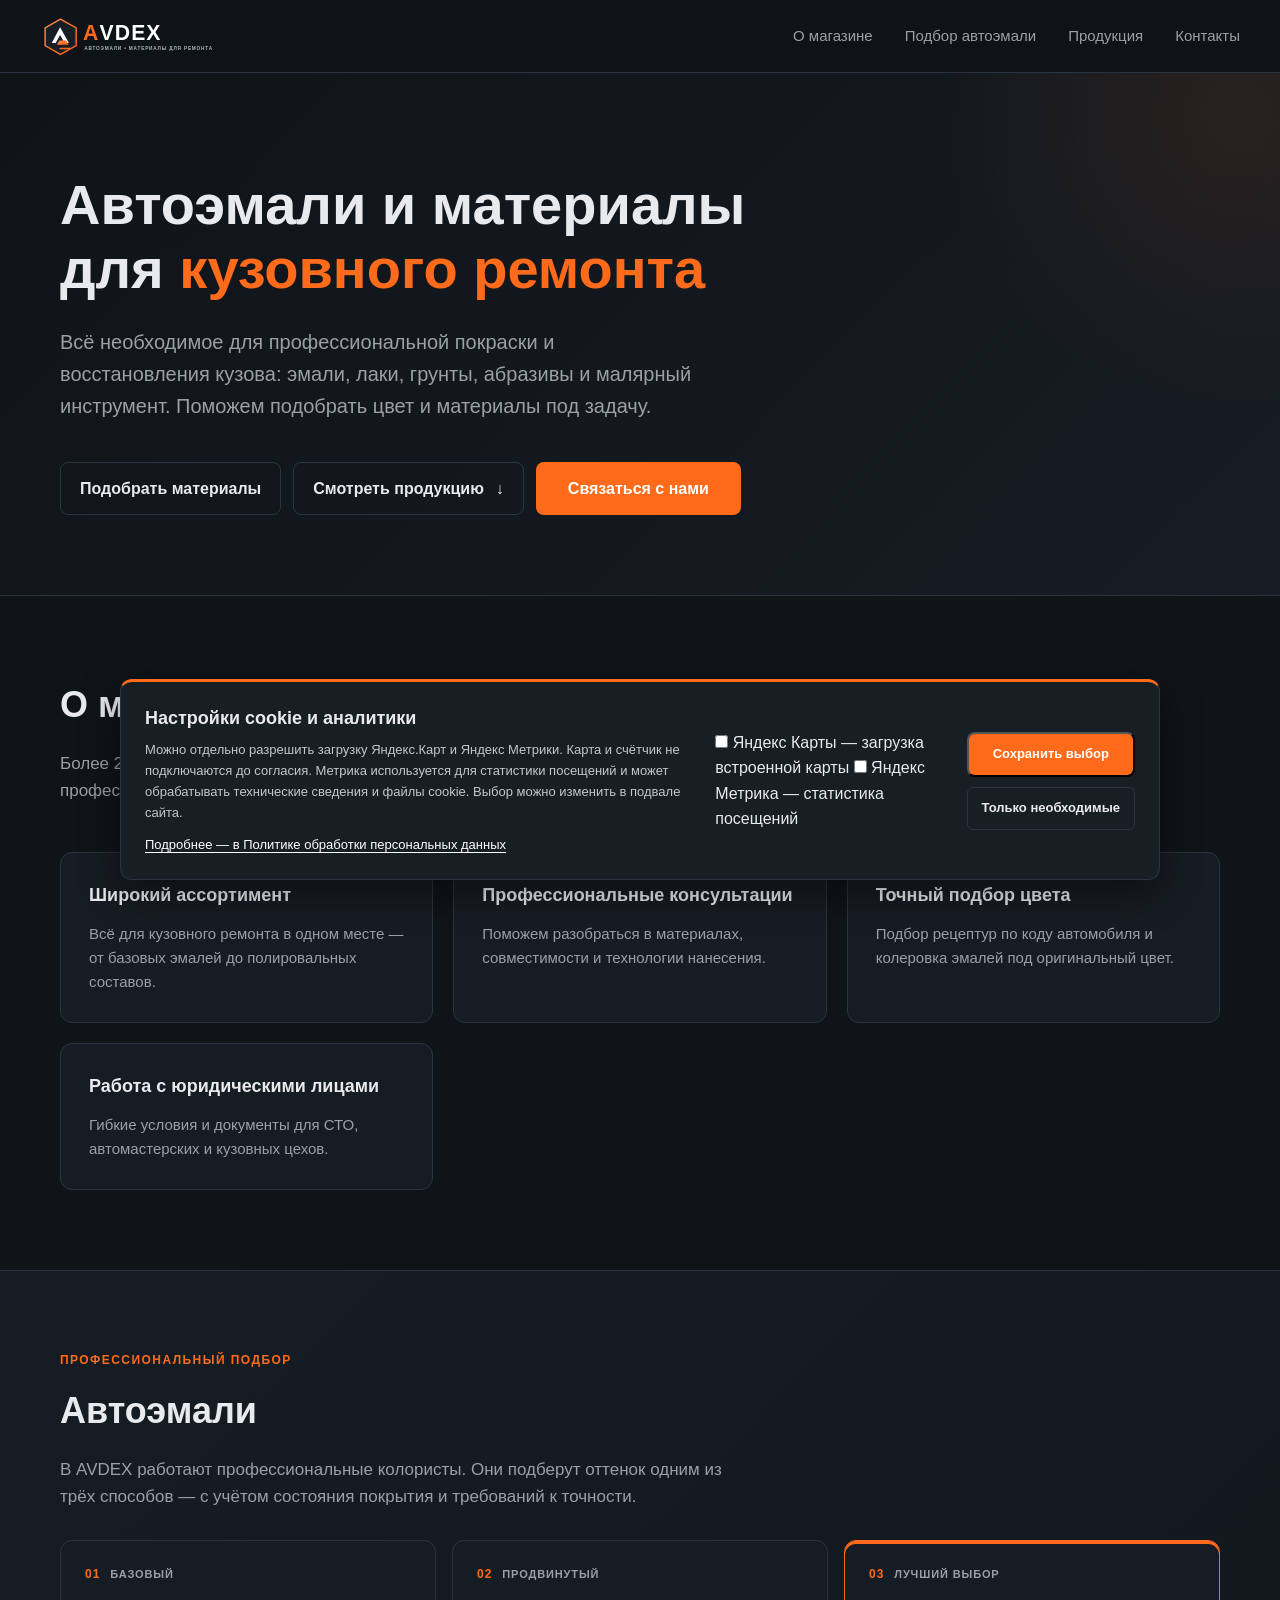
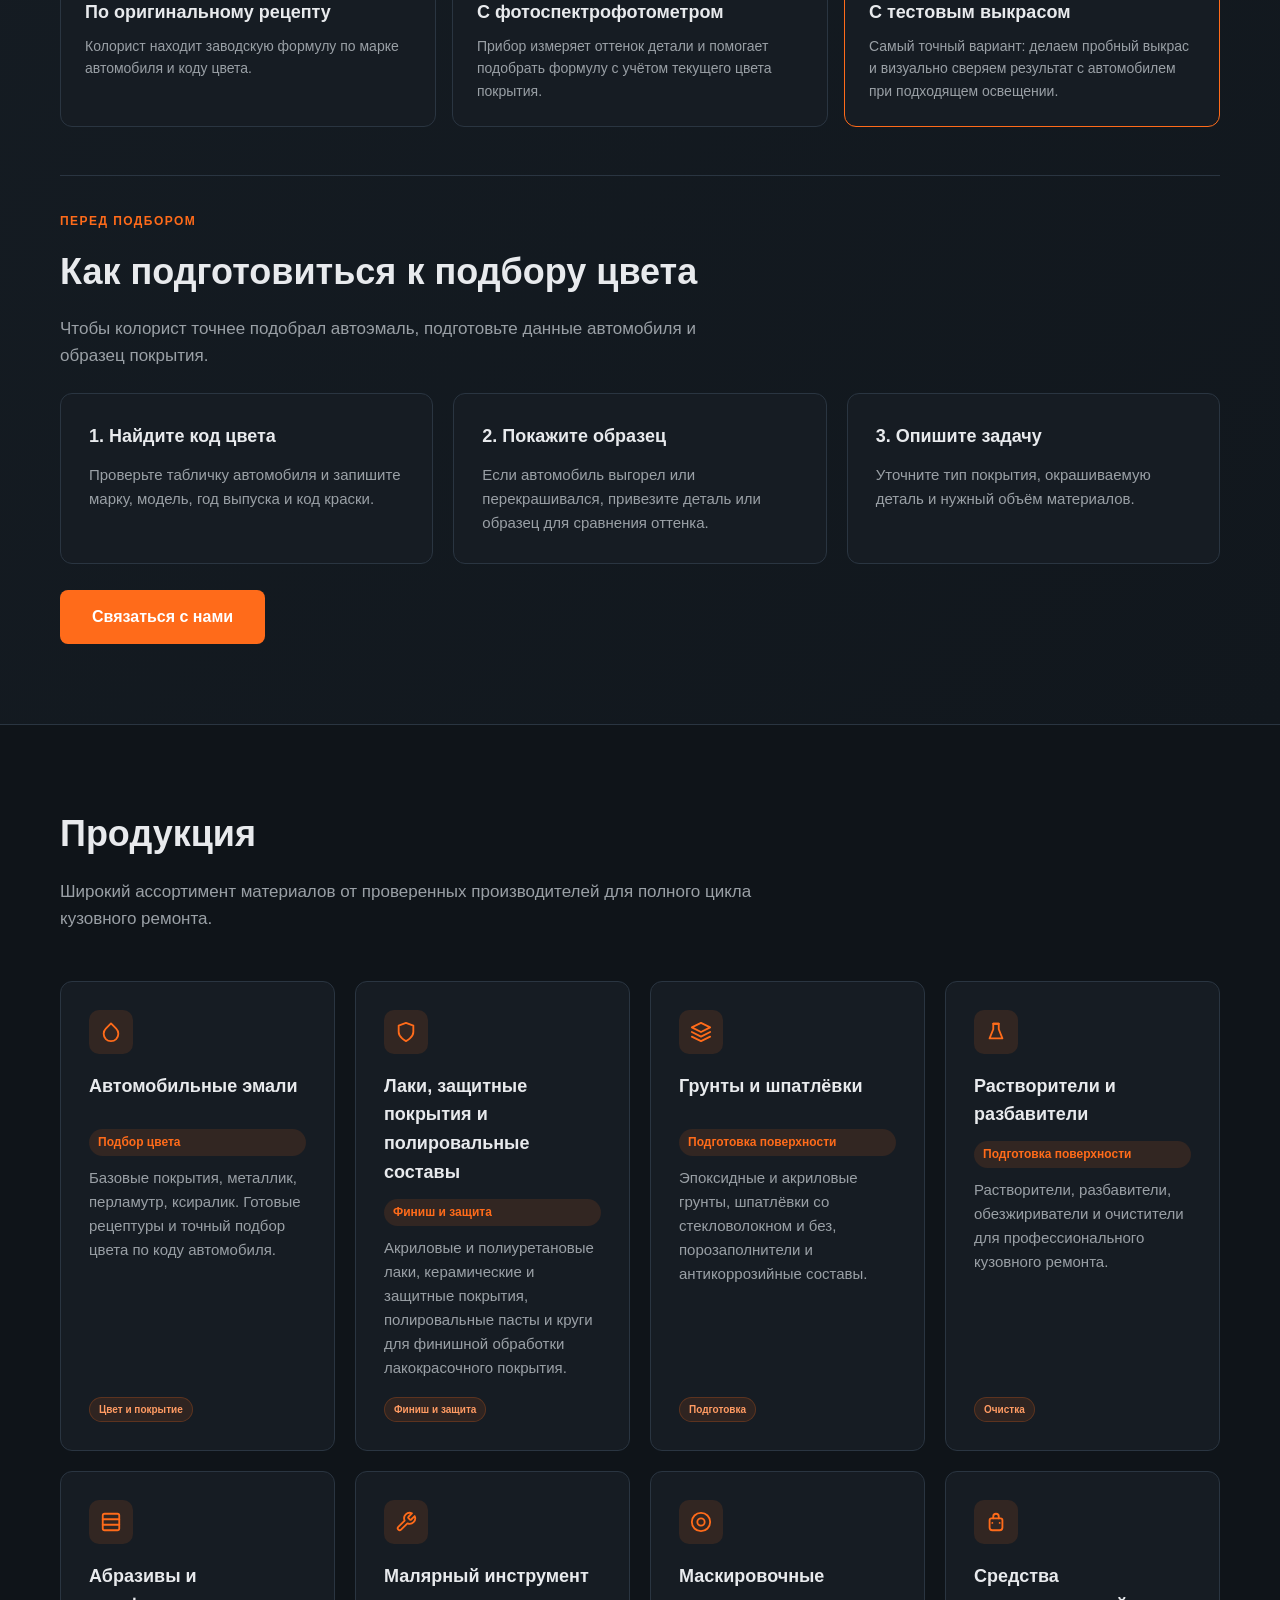
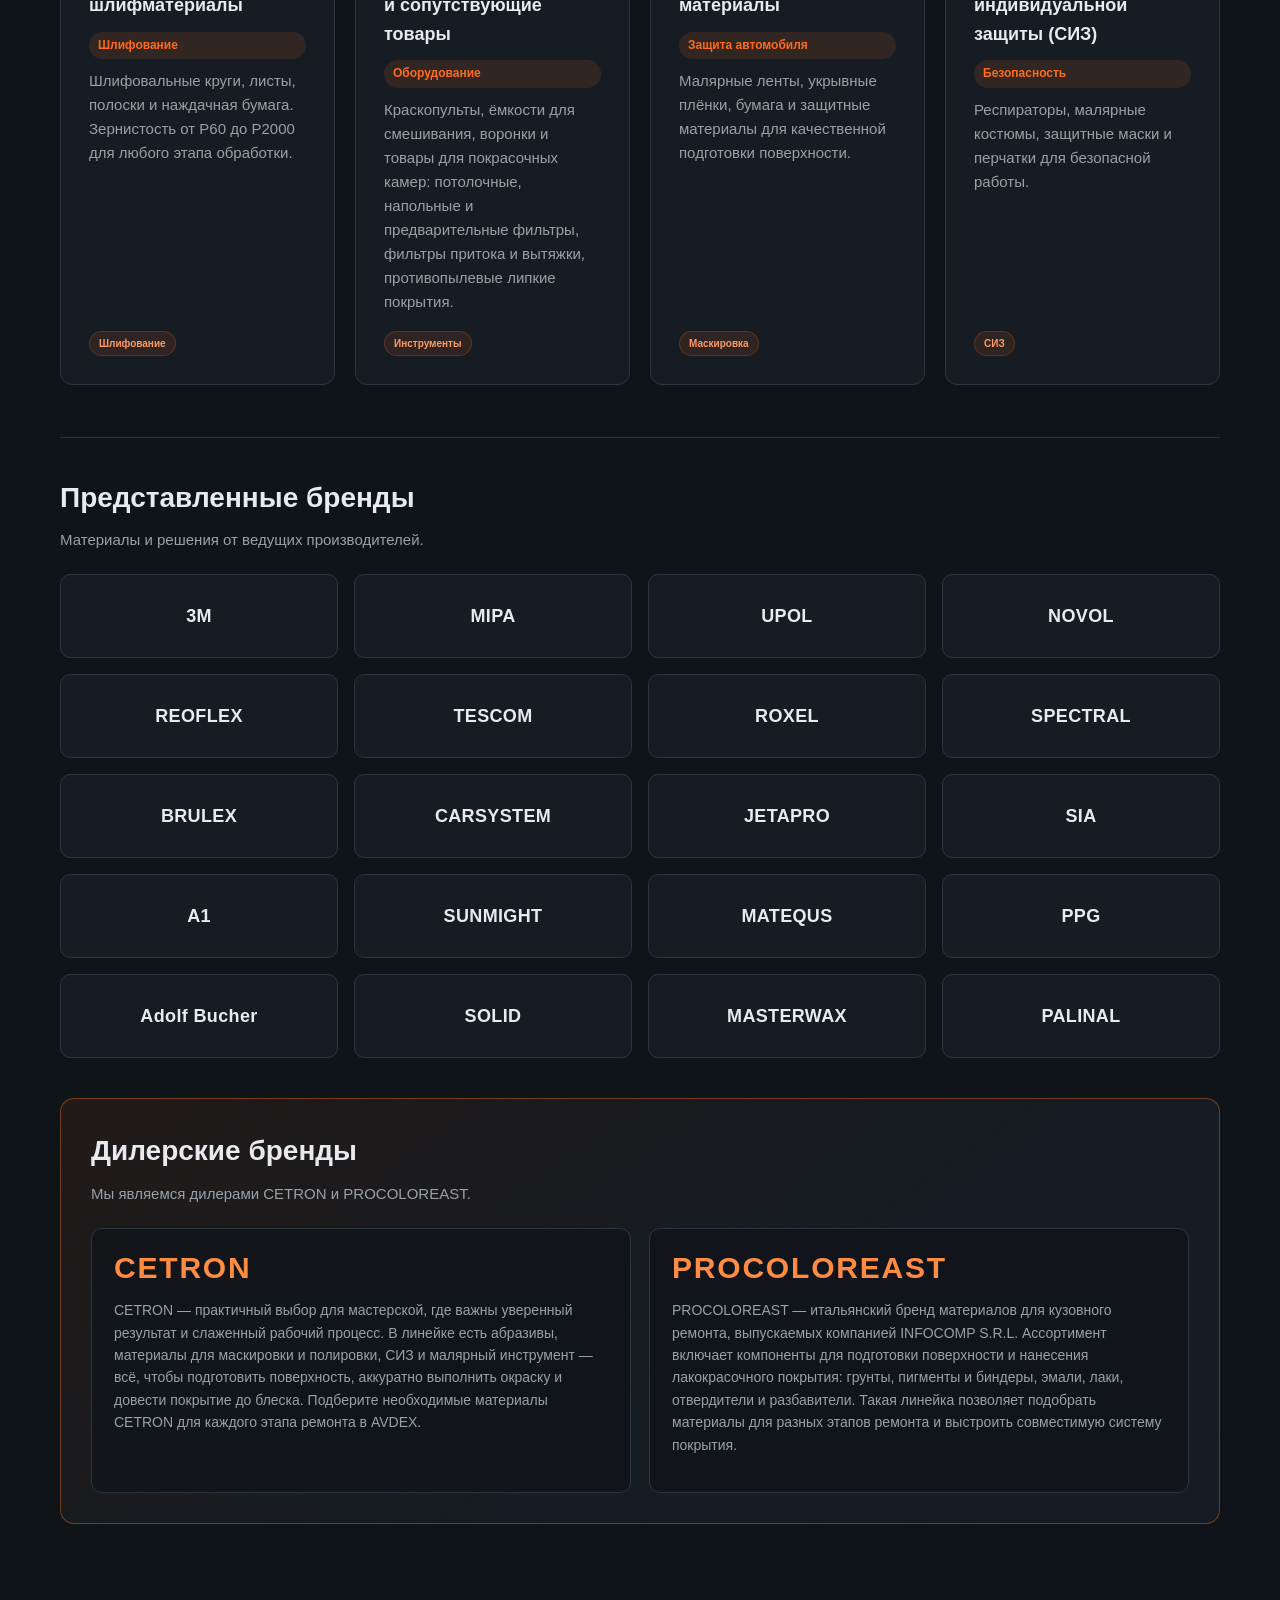
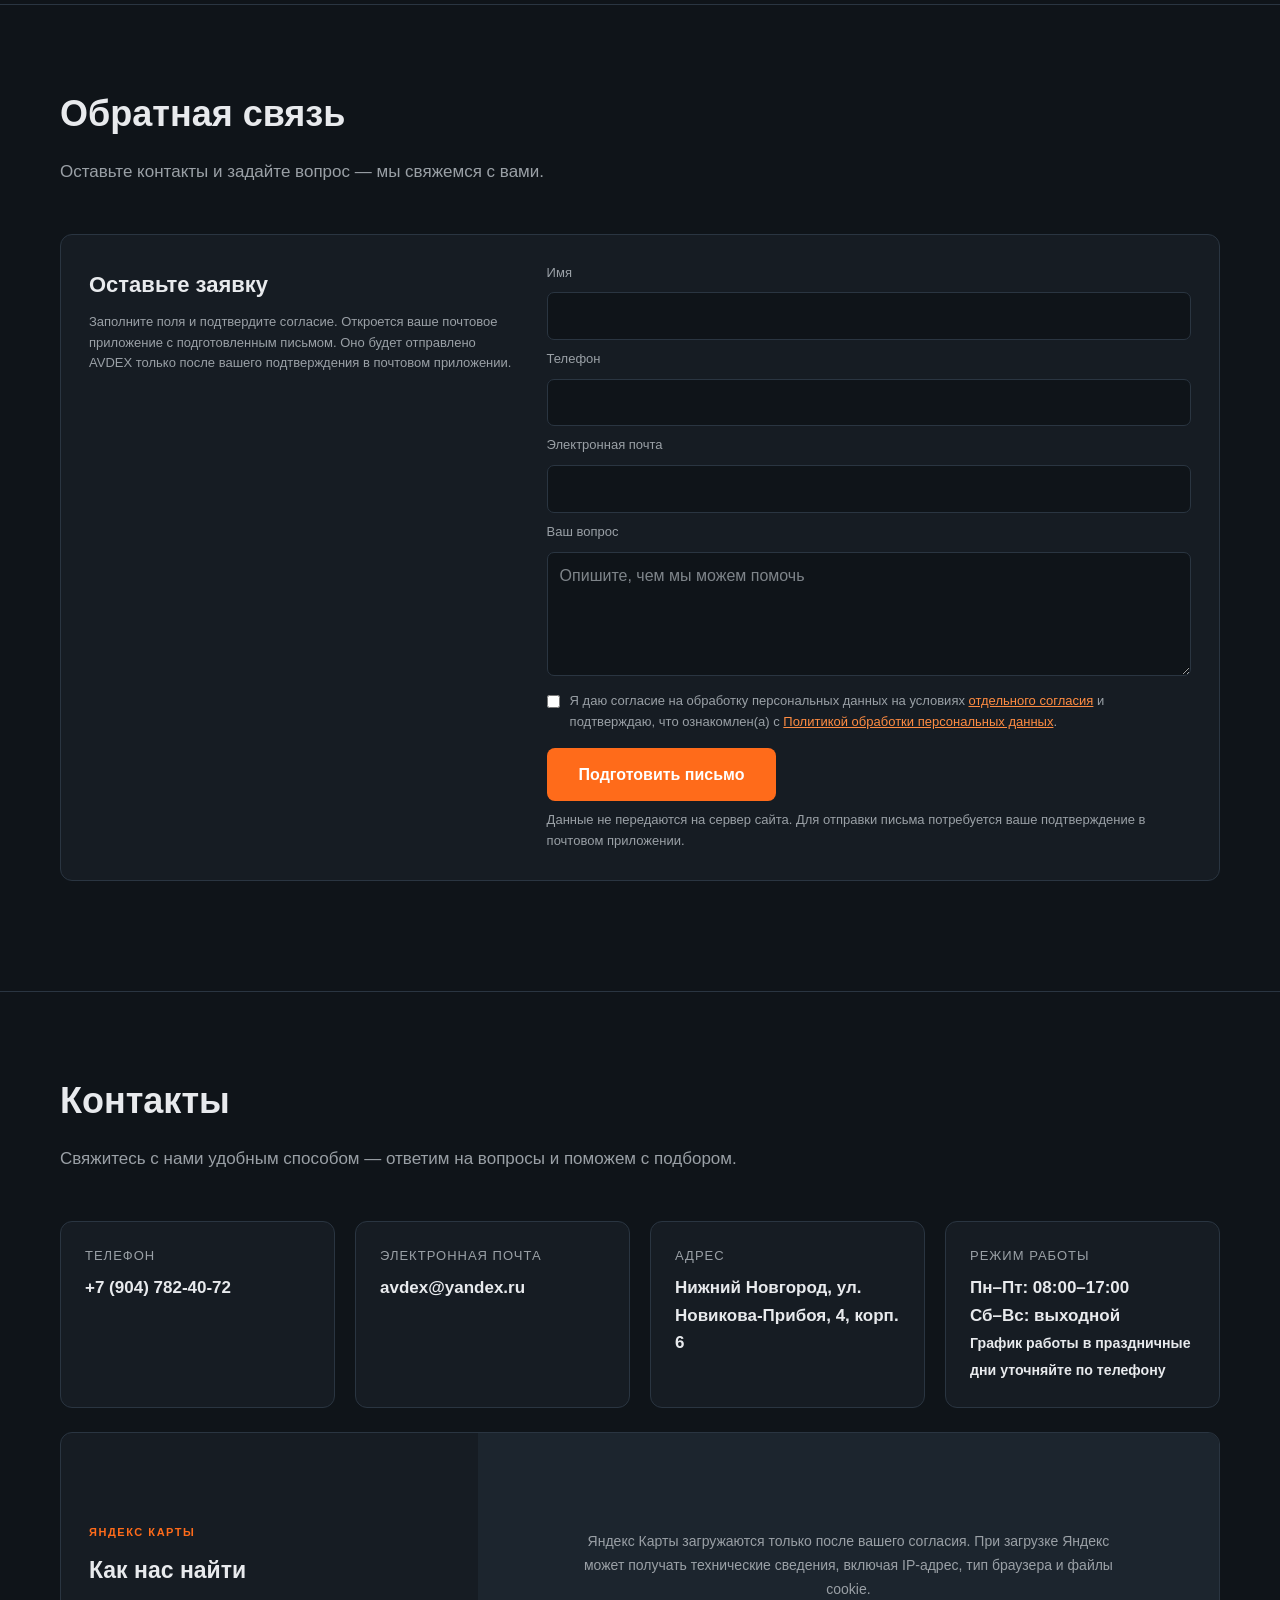
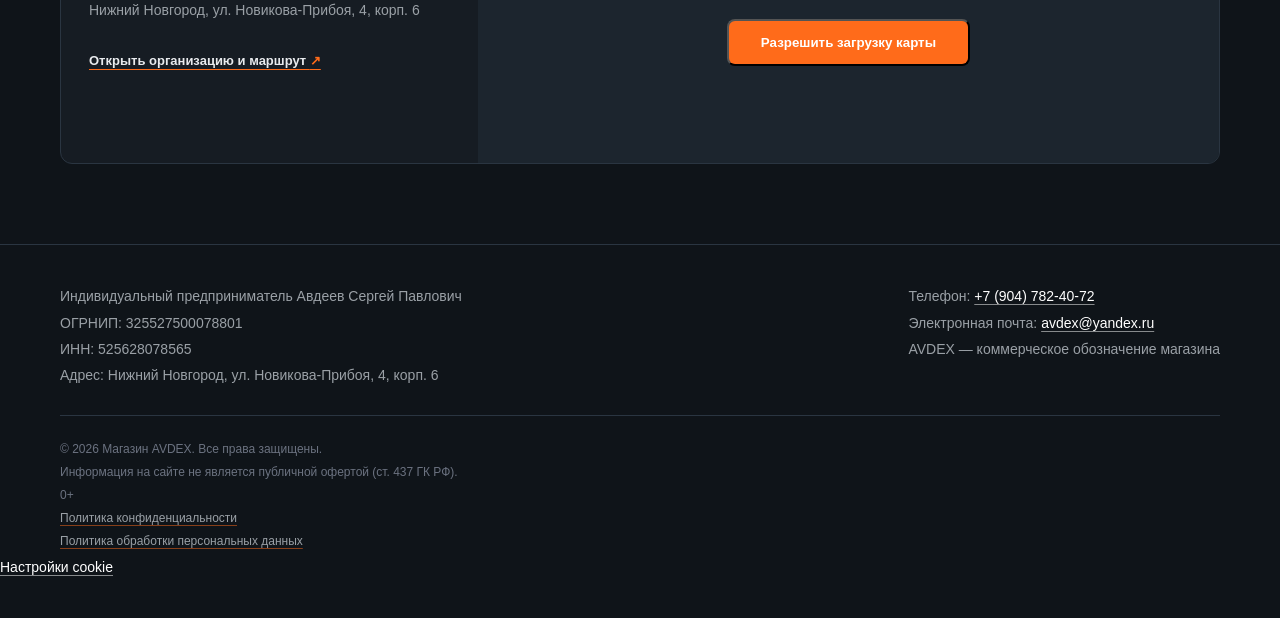
==== commit c2c26ef4: "Add separate consent options for Yandex Metrica" ====
--- a/index.html
+++ b/index.html
@@ -12,7 +12,7 @@
   <meta property="og:url" content="https://untiedq.github.io/avdex/">
   <link rel="canonical" href="https://untiedq.github.io/avdex/">
   <link rel="icon" href="data:image/svg+xml,%3Csvg xmlns='http://www.w3.org/2000/svg' viewBox='0 0 100 100'%3E%3Crect width='100' height='100' rx='20' fill='%23ff6b1a'/%3E%3Ctext x='50' y='68' font-family='Arial' font-size='48' font-weight='bold' fill='%23fff' text-anchor='middle'%3EA%3C/text%3E%3C/svg%3E">
-  <link rel="stylesheet" href="style.css?v=cookie-opt-in-map-1">
+  <link rel="stylesheet" href="style.css?v=metrica-opt-in-1">
 </head>
 <body>
   <a class="skip-link" href="#main">Перейти к содержимому</a>
@@ -311,16 +311,20 @@
 
   <aside class="cookie-banner" id="cookie-banner" role="dialog" aria-modal="false" aria-labelledby="cookie-title" aria-describedby="cookie-description" hidden>
     <div class="cookie-banner-copy">
-      <h2 id="cookie-title">Настройки cookie</h2>
-      <p id="cookie-description">Для показа карты нужно подключиться к Яндекс.Картам. После вашего разрешения Яндекс может получать технические сведения, включая IP-адрес, тип браузера и файлы cookie. Выбор можно изменить в подвале сайта.</p>
+      <h2 id="cookie-title">Настройки cookie и аналитики</h2>
+      <p id="cookie-description">Можно отдельно разрешить загрузку Яндекс.Карт и Яндекс Метрики. Карта и счётчик не подключаются до согласия. Метрика используется для статистики посещений и может обрабатывать технические сведения и файлы cookie. Выбор можно изменить в подвале сайта.</p>
       <a href="personal-data.html">Подробнее — в Политике обработки персональных данных</a>
     </div>
+    <div class="cookie-banner-options">
+      <label class="cookie-choice"><input type="checkbox" id="cookie-map-consent"> Яндекс Карты — загрузка встроенной карты</label>
+      <label class="cookie-choice"><input type="checkbox" id="cookie-metrica-consent"> Яндекс Метрика — статистика посещений</label>
+    </div>
     <div class="cookie-banner-actions">
-      <button class="btn" type="button" id="cookie-accept">Разрешить загрузку карты</button>
+      <button class="btn" type="button" id="cookie-save">Сохранить выбор</button>
       <button class="btn-secondary" type="button" id="cookie-reject">Только необходимые</button>
     </div>
   </aside>
 
-  <script src="script.js?v=cookie-opt-in-map-1"></script>
+  <script src="script.js?v=metrica-opt-in-1"></script>
 </body>
 </html>
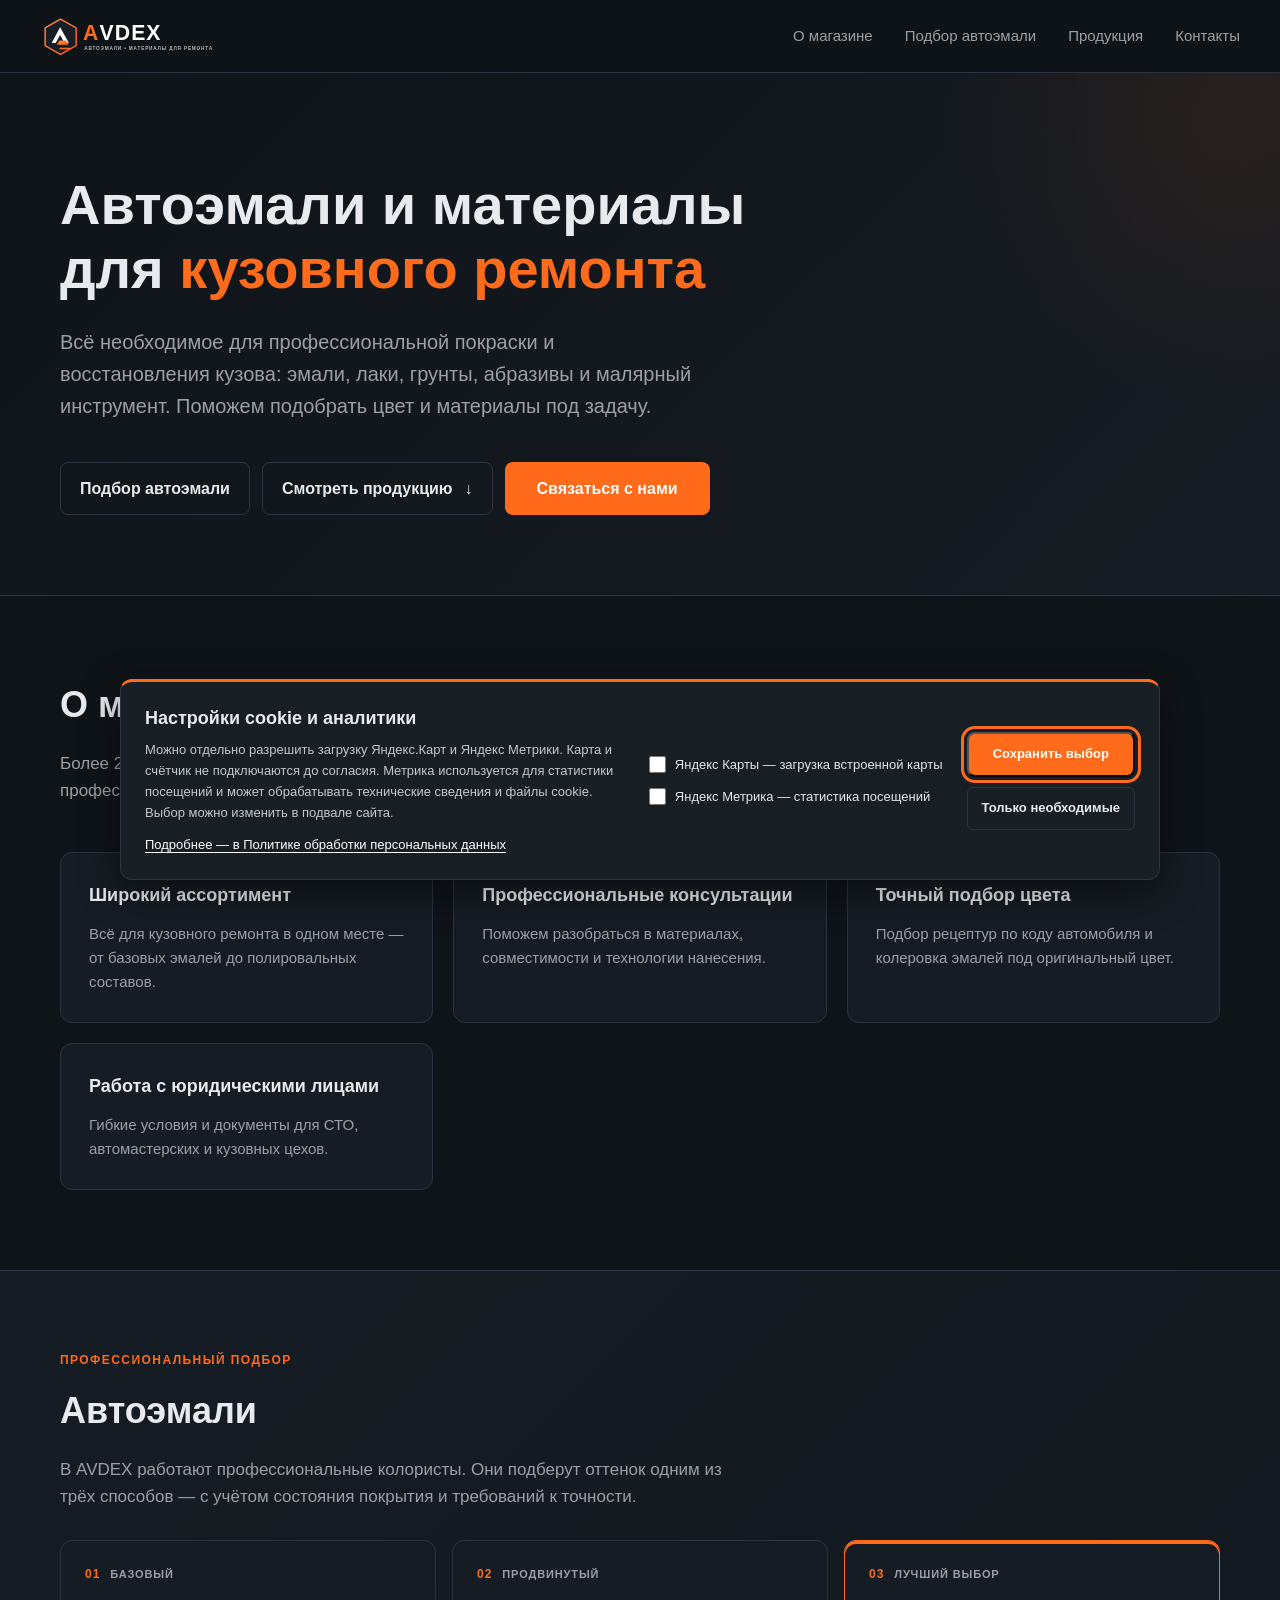
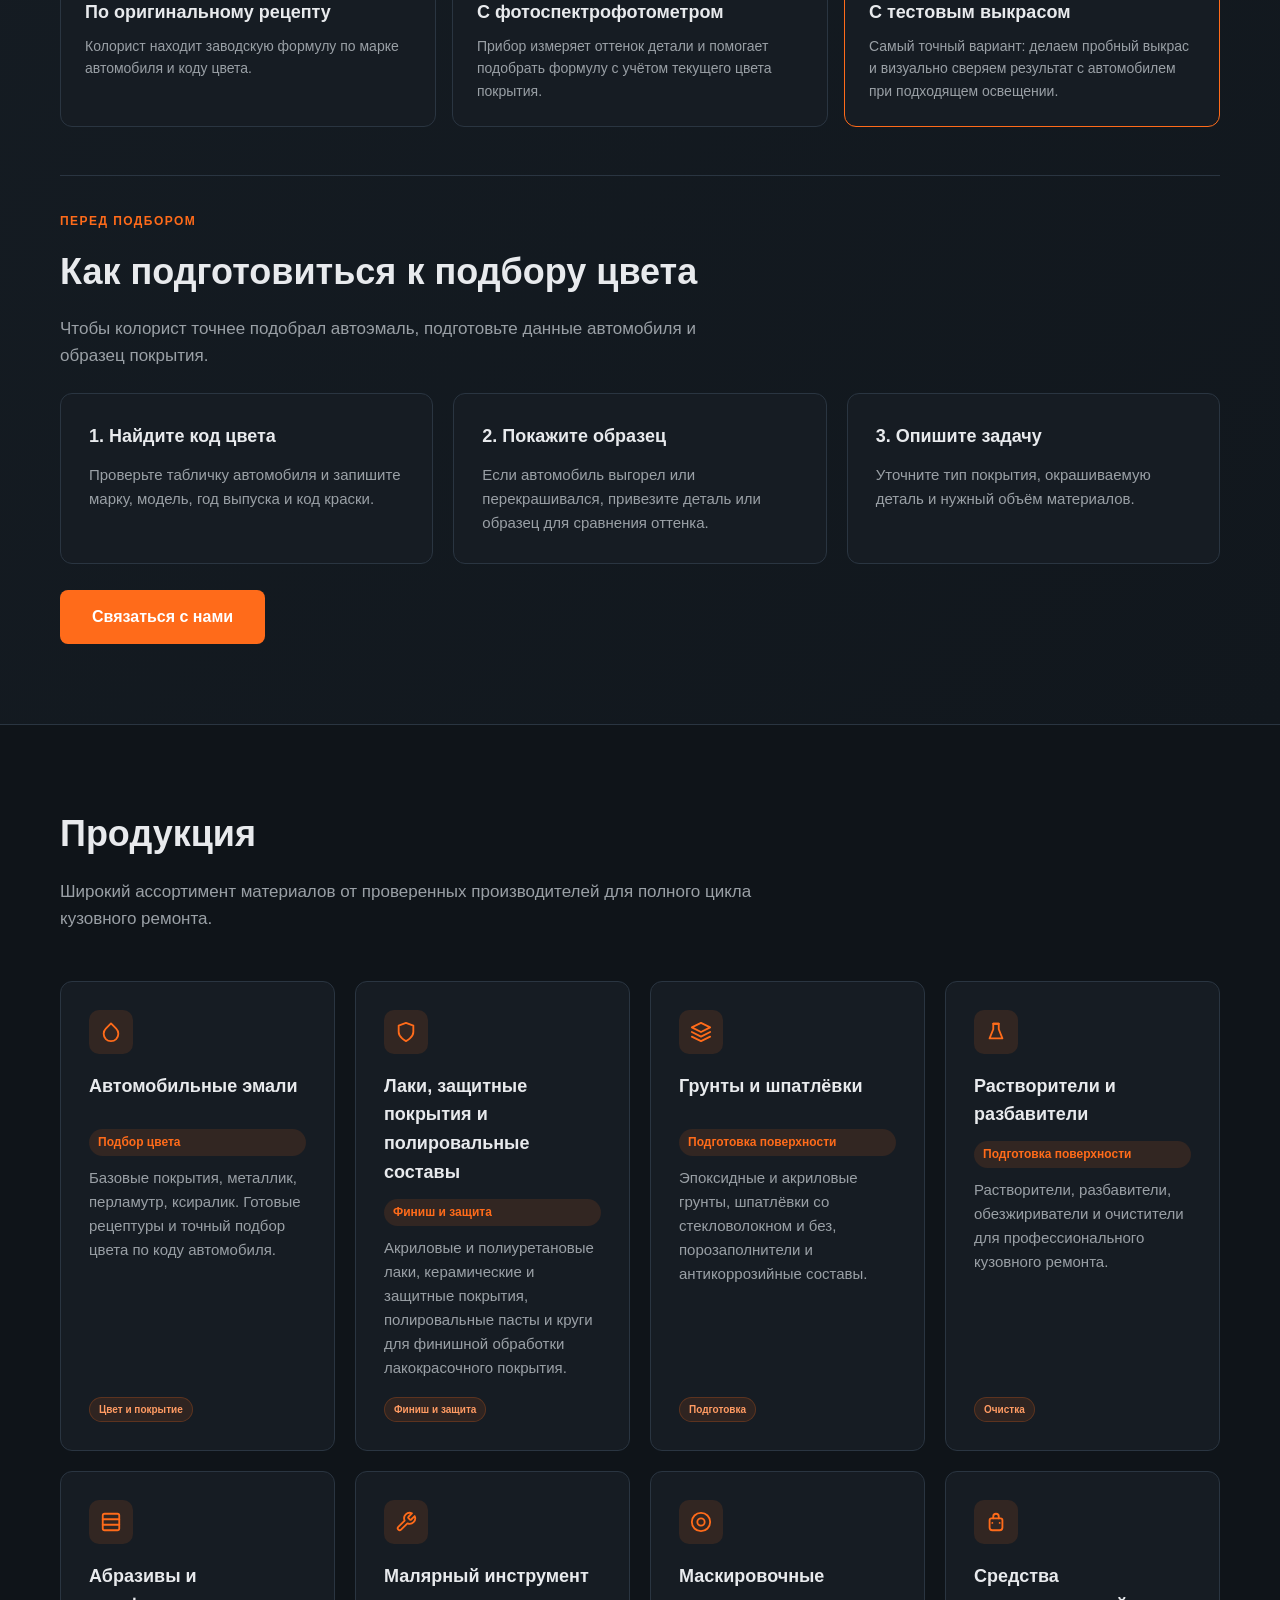
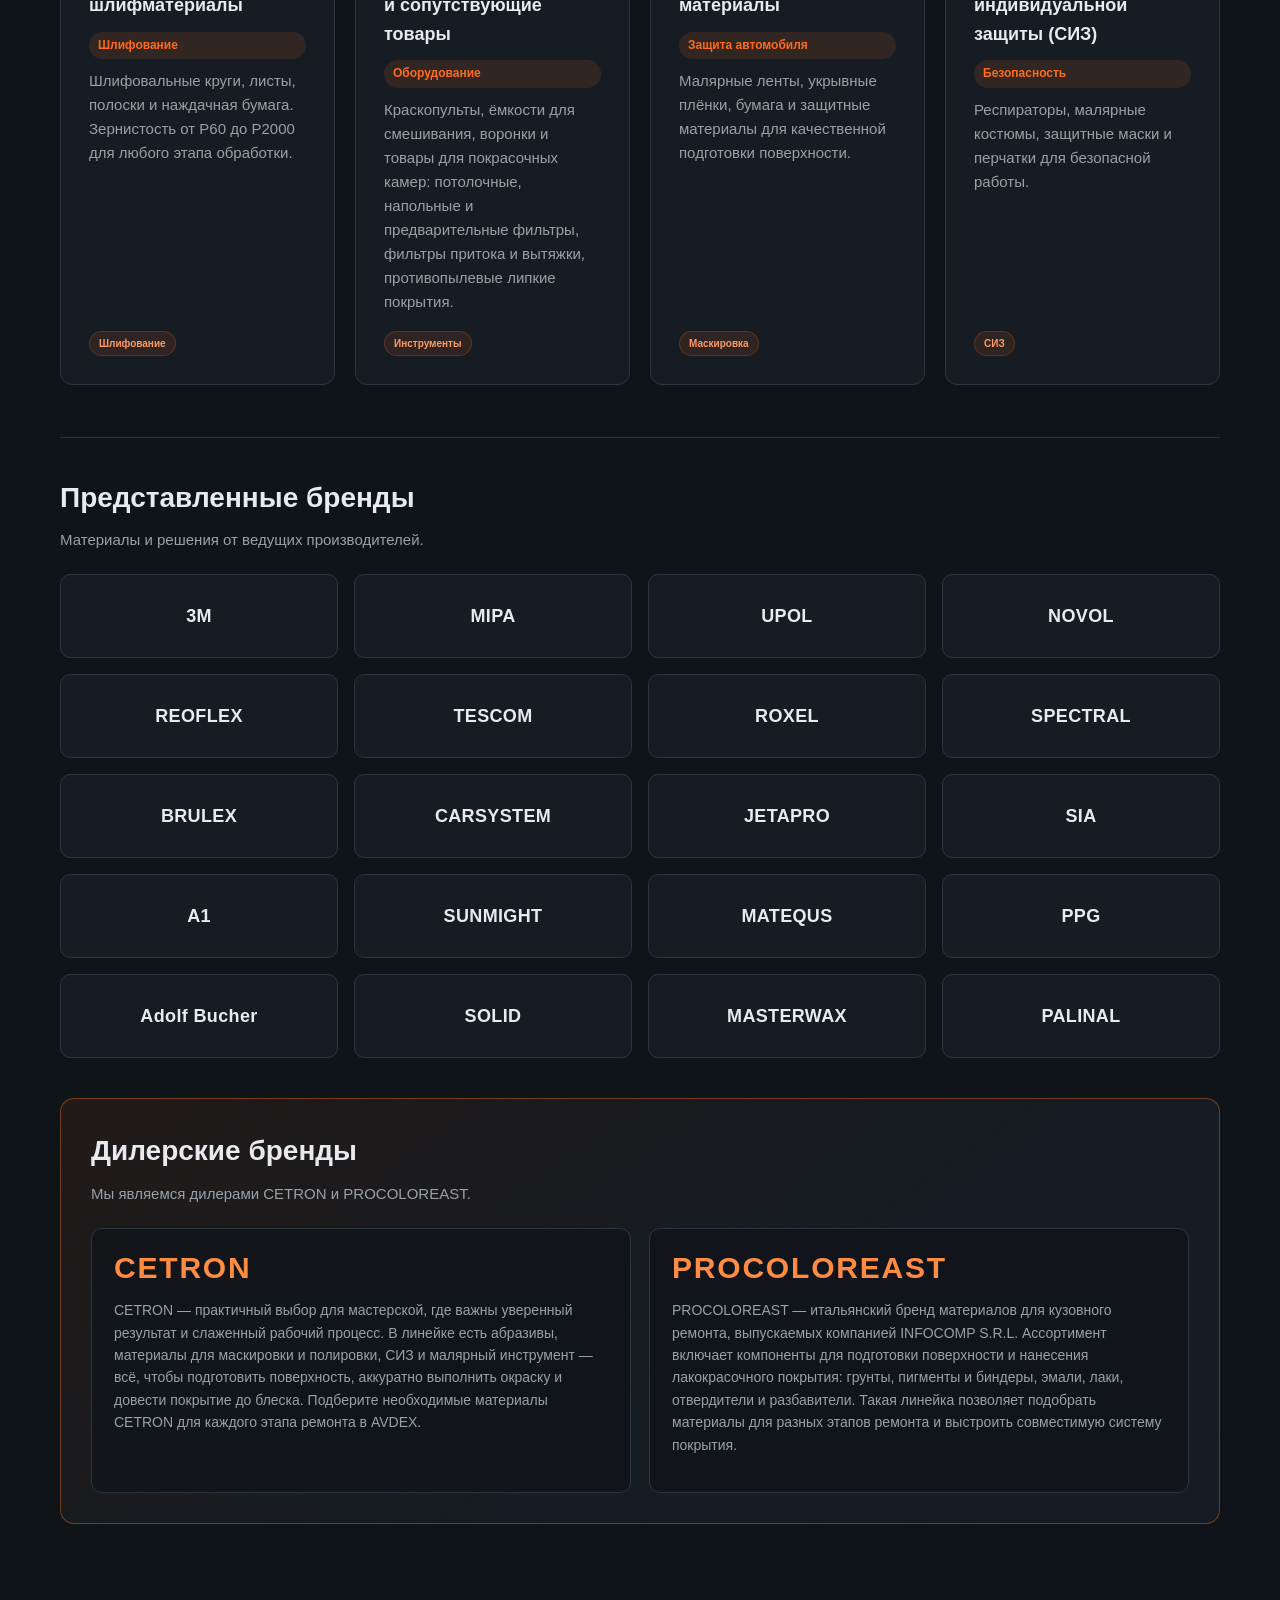
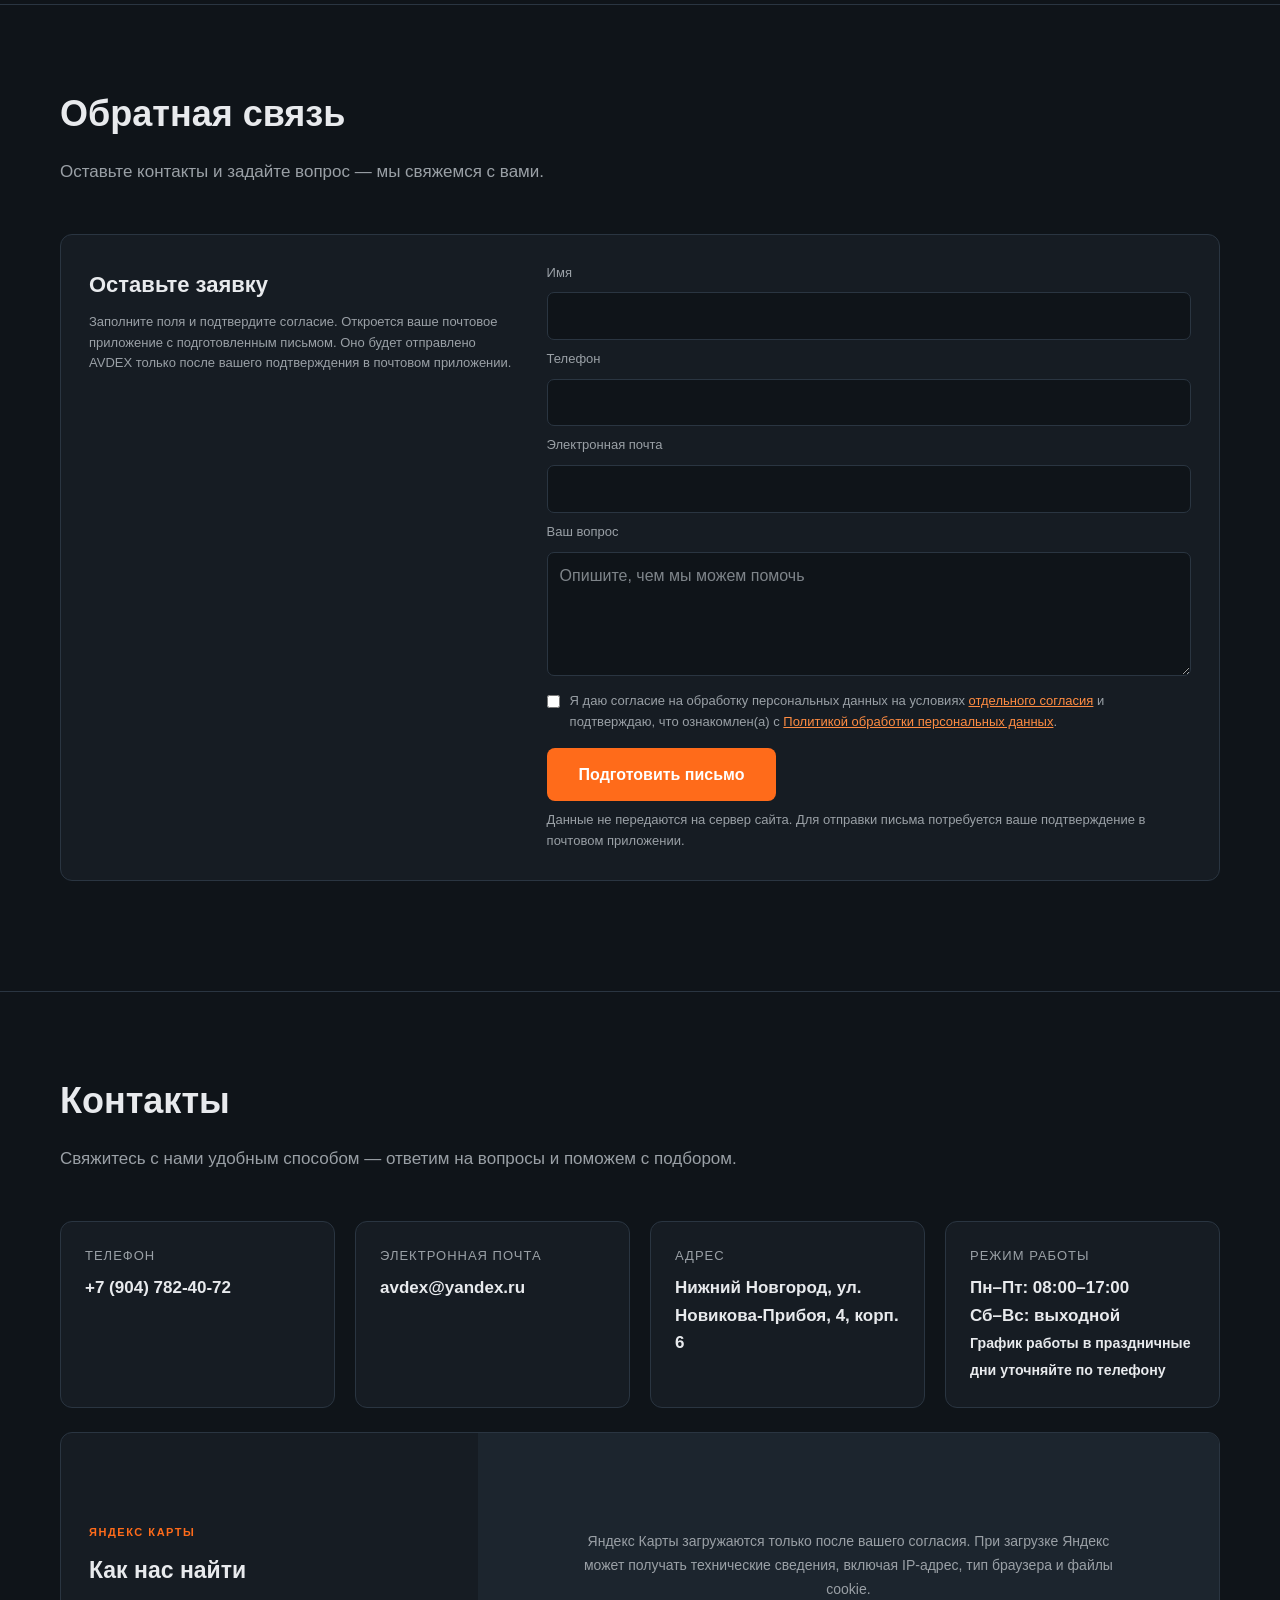
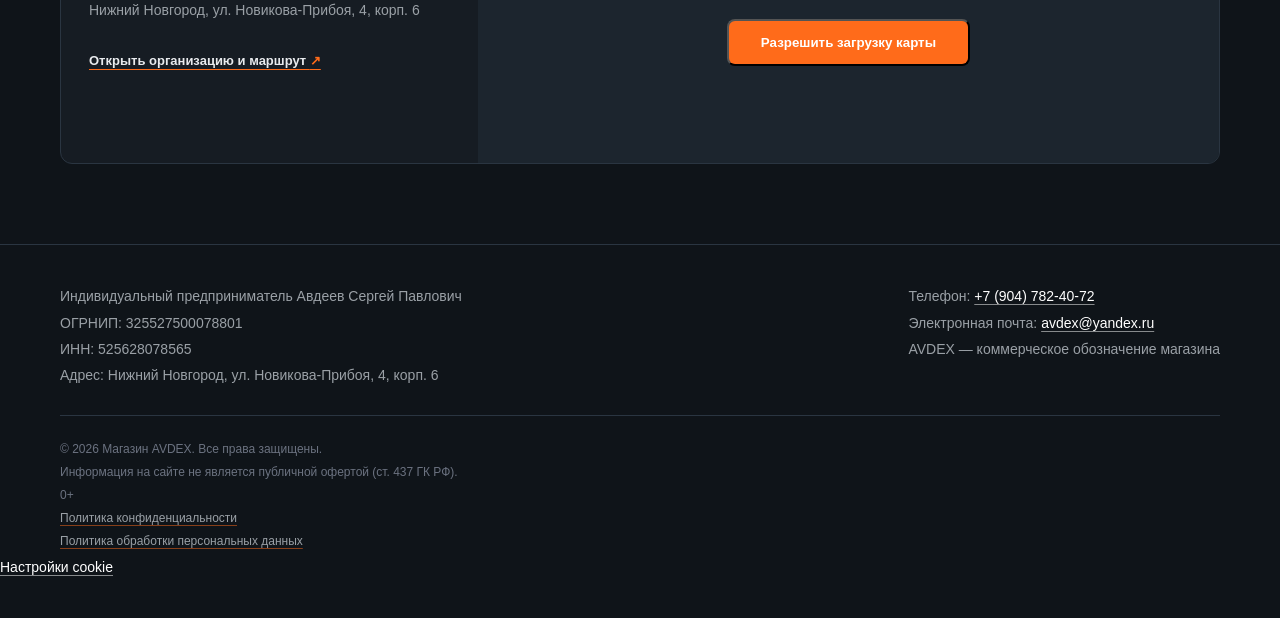
==== commit 8d871f18: "Rename hero button to auto paint matching" ====
--- a/index.html
+++ b/index.html
@@ -38,7 +38,7 @@
       <h1>Автоэмали и материалы для <span>кузовного ремонта</span></h1>
       <p>Всё необходимое для профессиональной покраски и восстановления кузова: эмали, лаки, грунты, абразивы и малярный инструмент. Поможем подобрать цвет и материалы под задачу.</p>
       <div class="hero-actions">
-        <a href="#paint-matching" class="btn-secondary">Подобрать материалы</a>
+        <a href="#paint-matching" class="btn-secondary">Подбор автоэмали</a>
         <a href="#products" class="btn-secondary">Смотреть продукцию <span aria-hidden="true">↓</span></a>
         <a href="#feedback" class="btn">Связаться с нами</a>
       </div>
--- a/style.css
+++ b/style.css
@@ -352,3 +352,12 @@
   .cookie-banner-actions { flex-direction: column; }
   .map-placeholder { min-height: 300px; padding: 22px; }
 }
+
+
+.cookie-banner-options { display: grid; flex-shrink: 0; gap: 12px; min-width: 220px; }
+.cookie-choice { display: flex; align-items: flex-start; gap: 9px; color: #e2e6e9; font-size: 13px; line-height: 1.5; cursor: pointer; }
+.cookie-choice input { flex: 0 0 auto; width: 17px; height: 17px; margin: 1px 0 0; accent-color: var(--accent); }
+.map-placeholder[hidden] { display: none !important; }
+@media (max-width: 680px) {
+  .cookie-banner-options { min-width: 0; }
+}
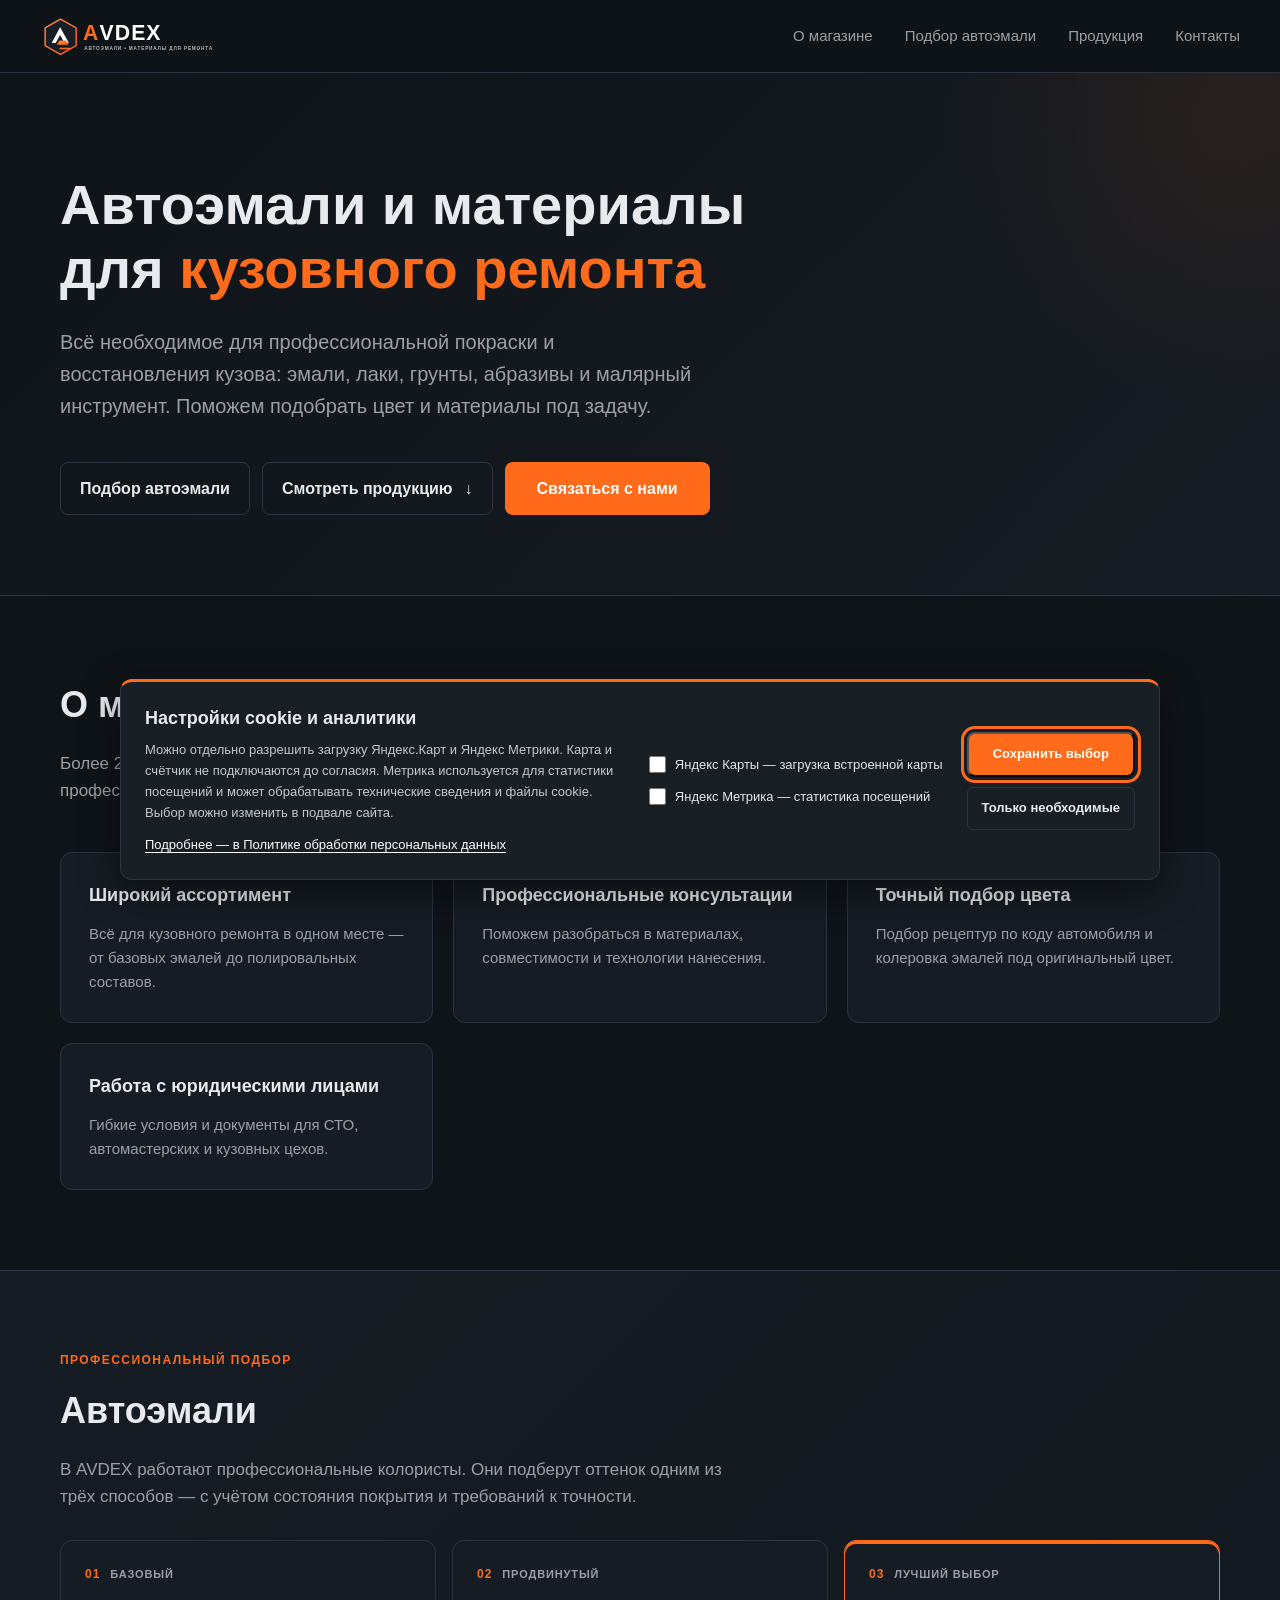
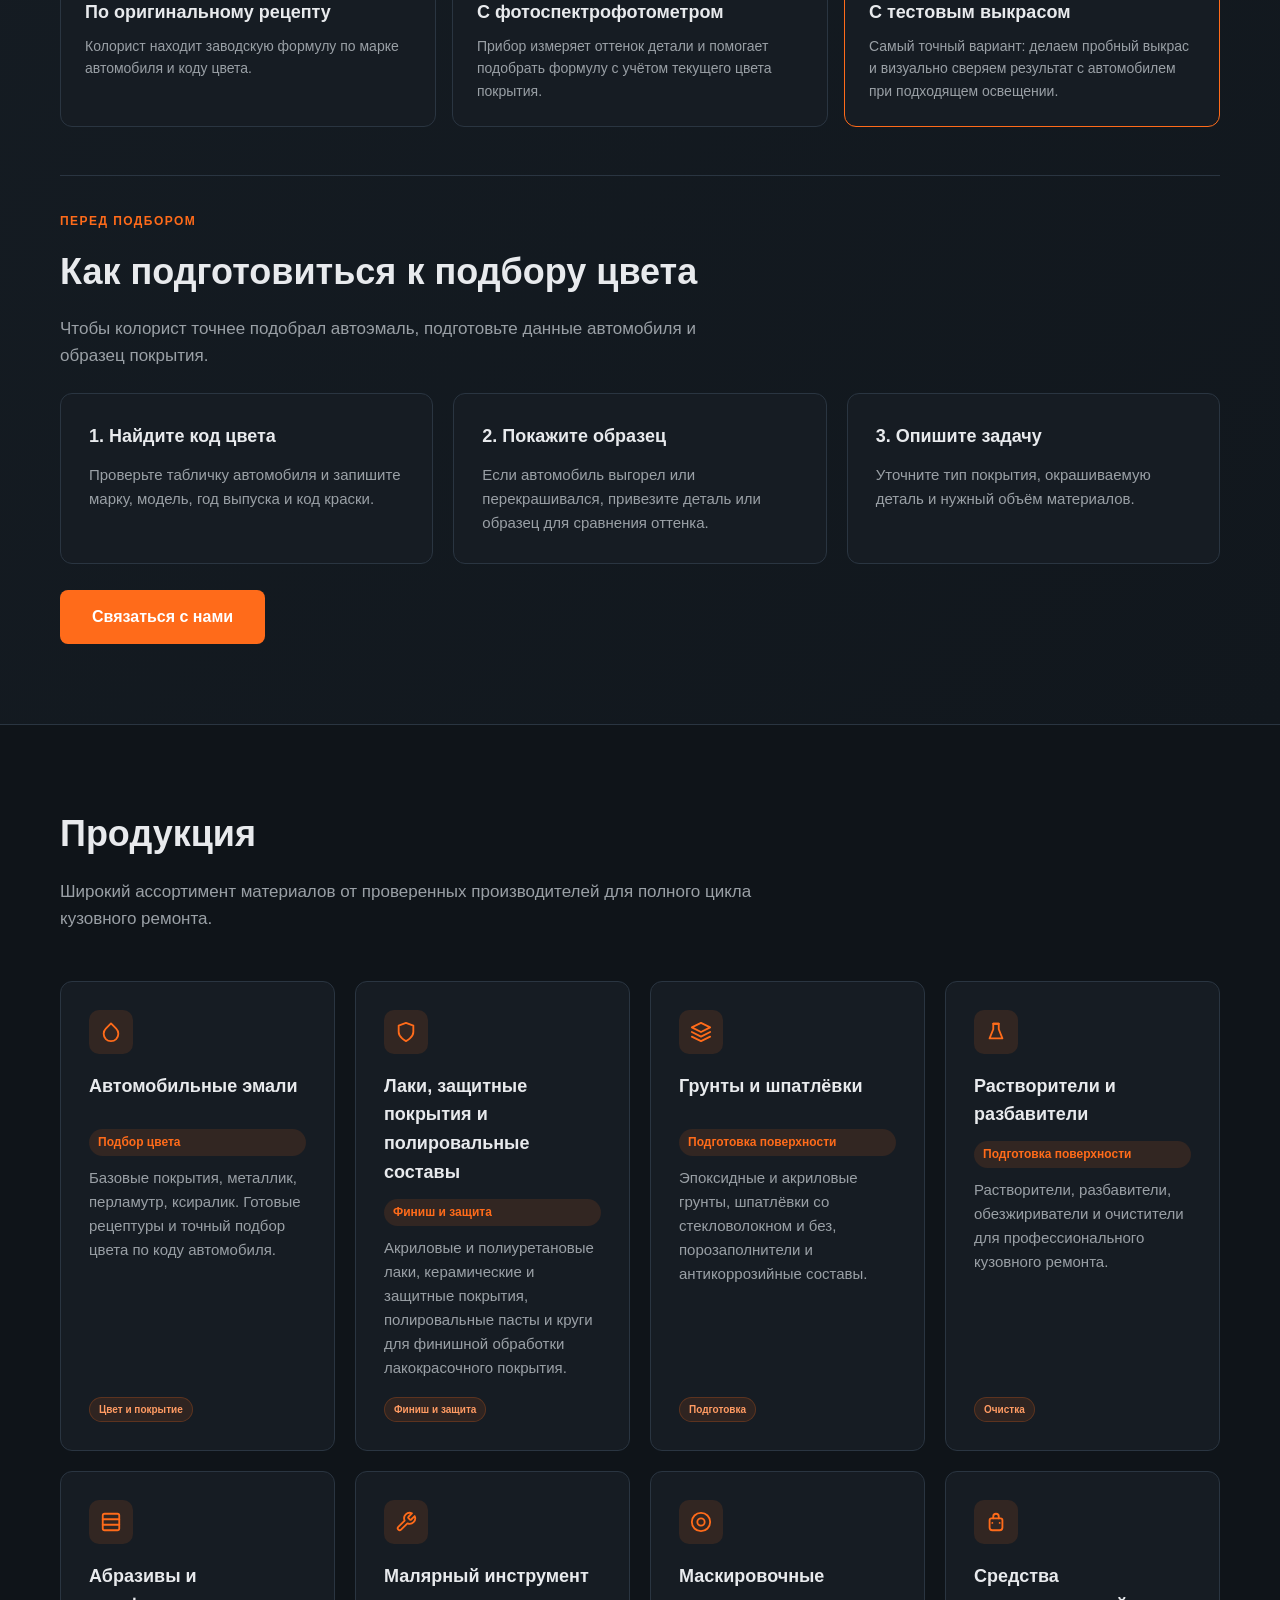
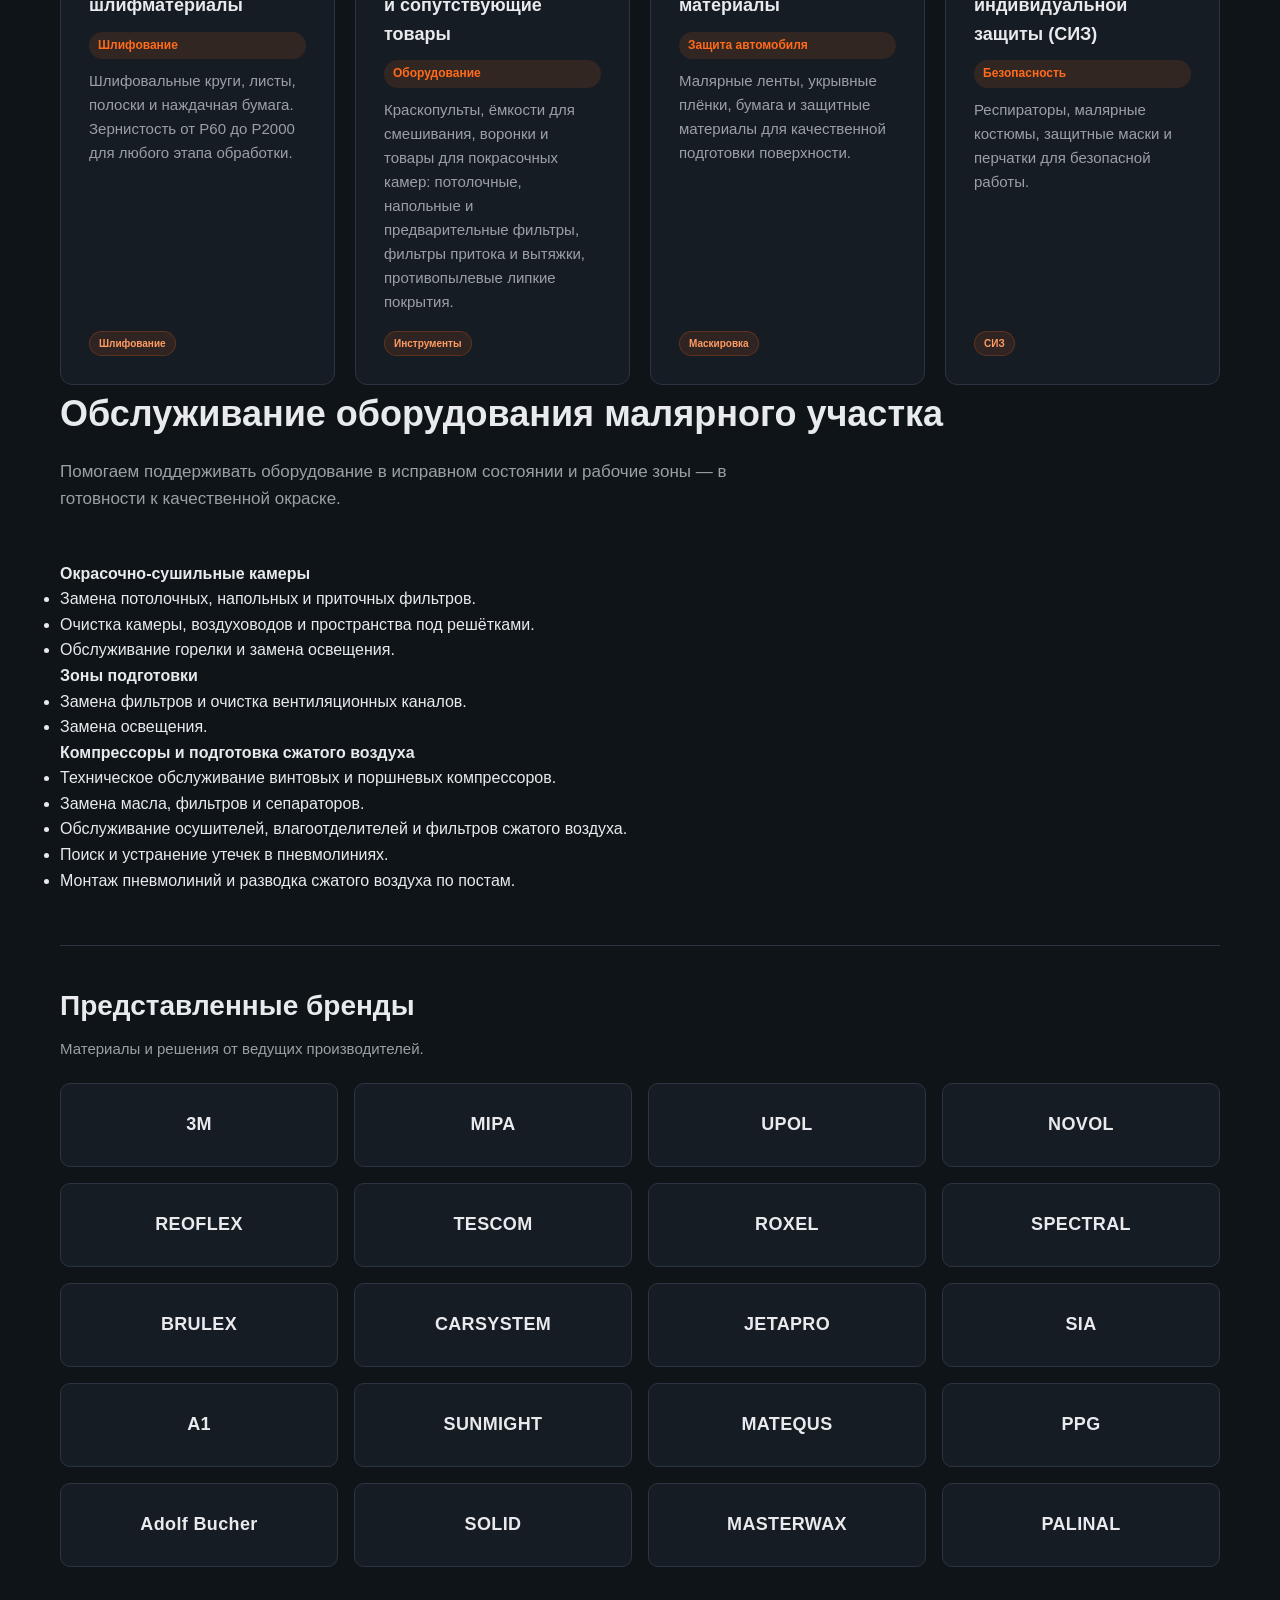
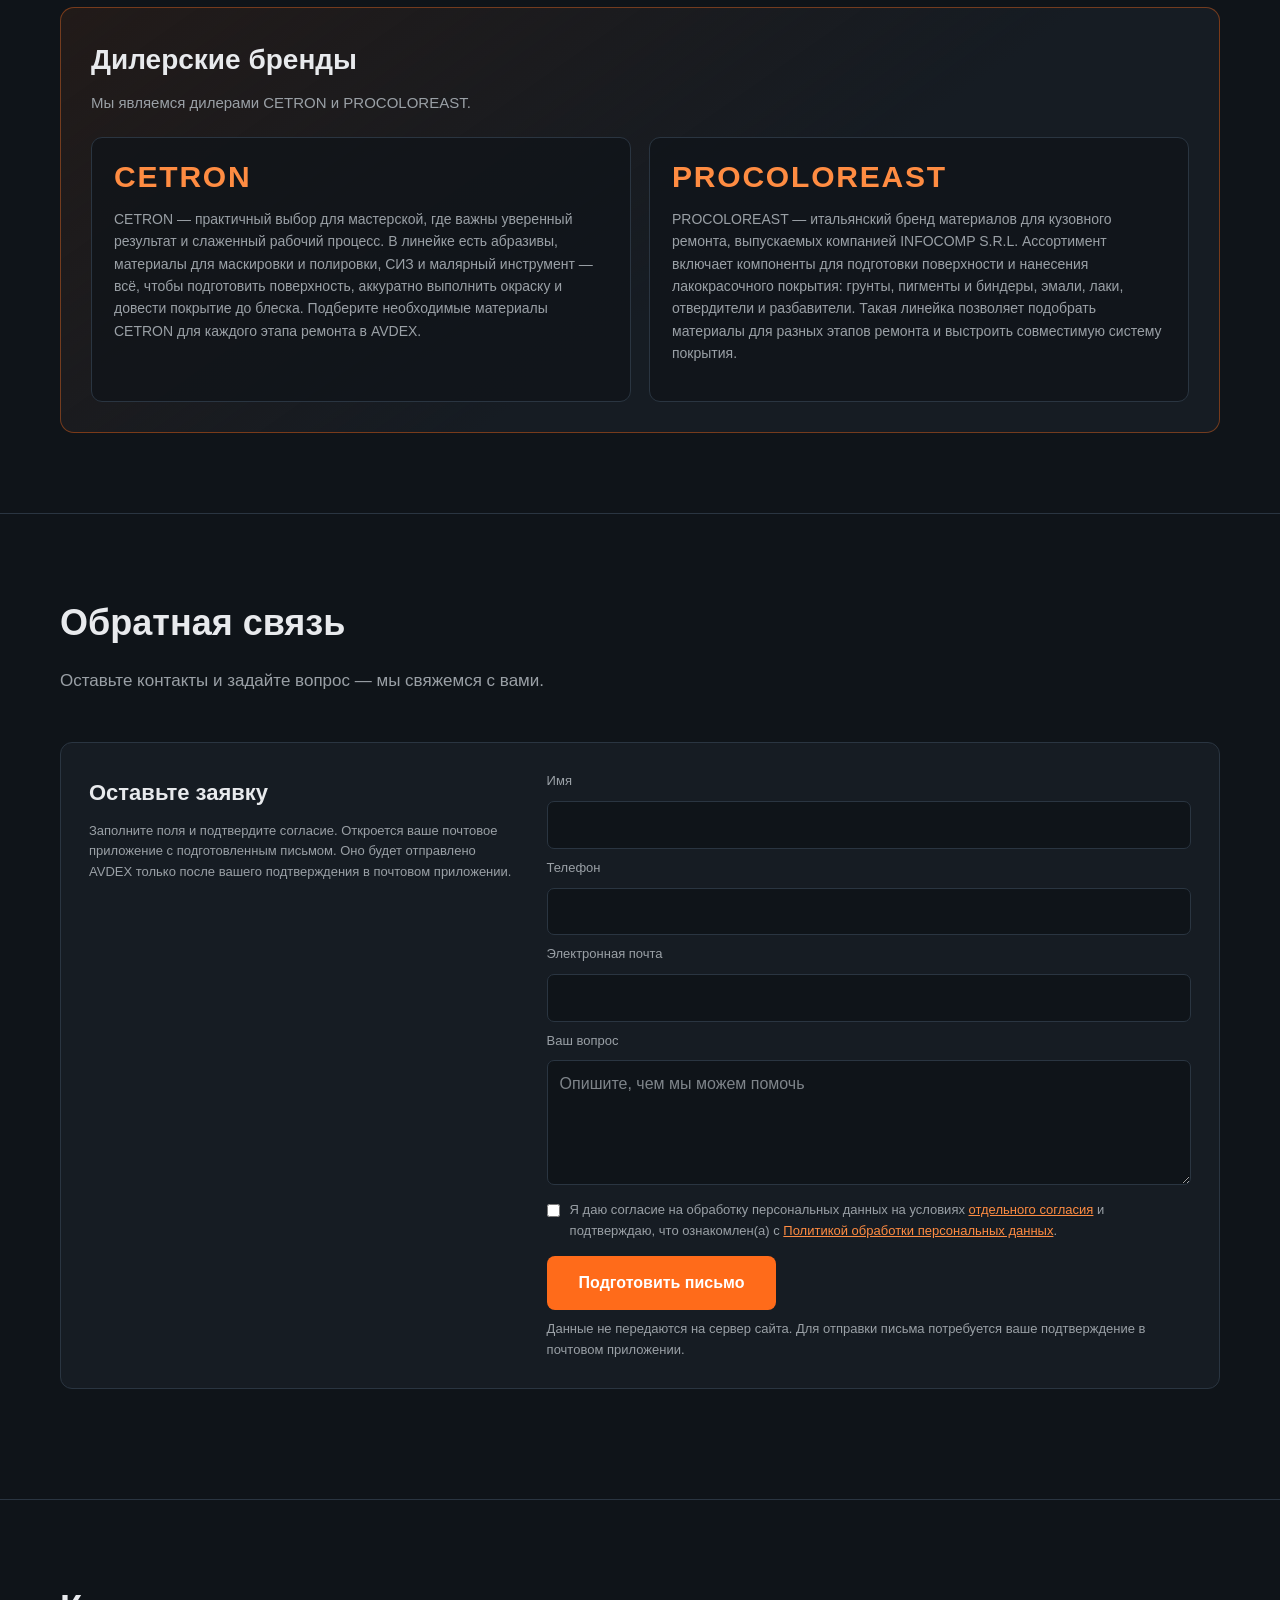
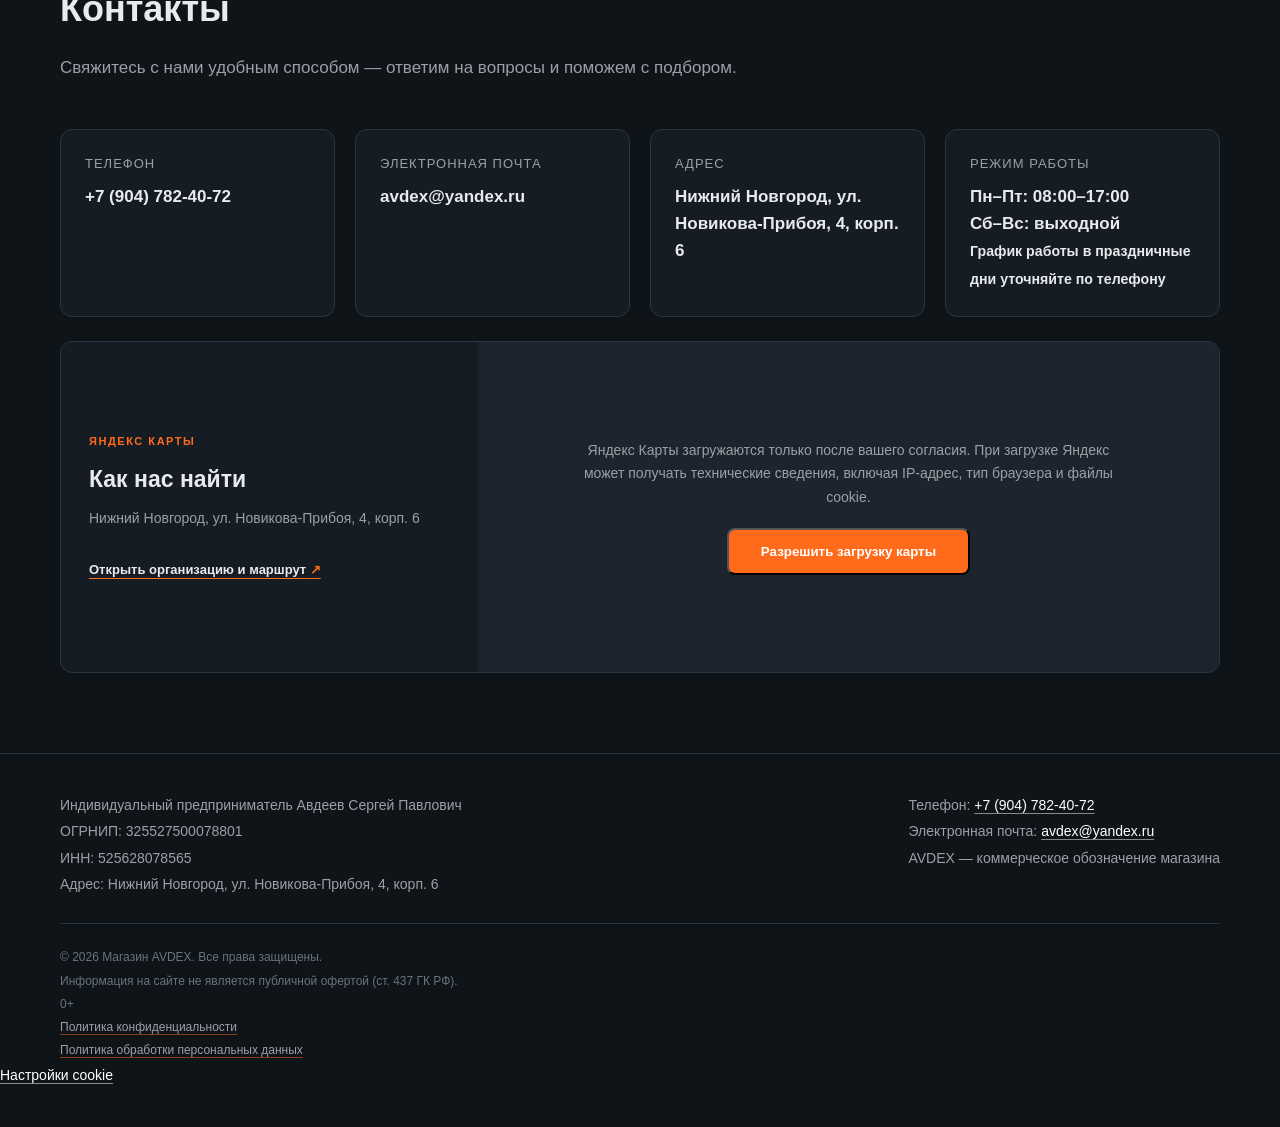
==== commit c1870c49: "Добавить обслуживание оборудования малярного участка" ====
--- a/index.html
+++ b/index.html
@@ -161,6 +161,37 @@
           <p>Респираторы, малярные костюмы, защитные маски и перчатки для безопасной работы.</p>
           <span class="product-tag">СИЗ</span>
         </div></div>
+      <div class="equipment-service">
+        <h3 class="section-title">Обслуживание оборудования малярного участка</h3>
+        <p class="section-sub">Помогаем поддерживать оборудование в исправном состоянии и рабочие зоны — в готовности к качественной окраске.</p>
+        <div class="equipment-service-grid">
+          <article class="equipment-service-card">
+            <h4>Окрасочно-сушильные камеры</h4>
+            <ul>
+              <li>Замена потолочных, напольных и приточных фильтров.</li>
+              <li>Очистка камеры, воздуховодов и пространства под решётками.</li>
+              <li>Обслуживание горелки и замена освещения.</li>
+            </ul>
+          </article>
+          <article class="equipment-service-card">
+            <h4>Зоны подготовки</h4>
+            <ul>
+              <li>Замена фильтров и очистка вентиляционных каналов.</li>
+              <li>Замена освещения.</li>
+            </ul>
+          </article>
+          <article class="equipment-service-card">
+            <h4>Компрессоры и подготовка сжатого воздуха</h4>
+            <ul>
+              <li>Техническое обслуживание винтовых и поршневых компрессоров.</li>
+              <li>Замена масла, фильтров и сепараторов.</li>
+              <li>Обслуживание осушителей, влагоотделителей и фильтров сжатого воздуха.</li>
+              <li>Поиск и устранение утечек в пневмолиниях.</li>
+              <li>Монтаж пневмолиний и разводка сжатого воздуха по постам.</li>
+            </ul>
+          </article>
+        </div>
+      </div>
       <div class="brand-showcase">
         <h3 class="section-title">Представленные бренды</h3>
         <p class="section-sub">Материалы и решения от ведущих производителей.</p>
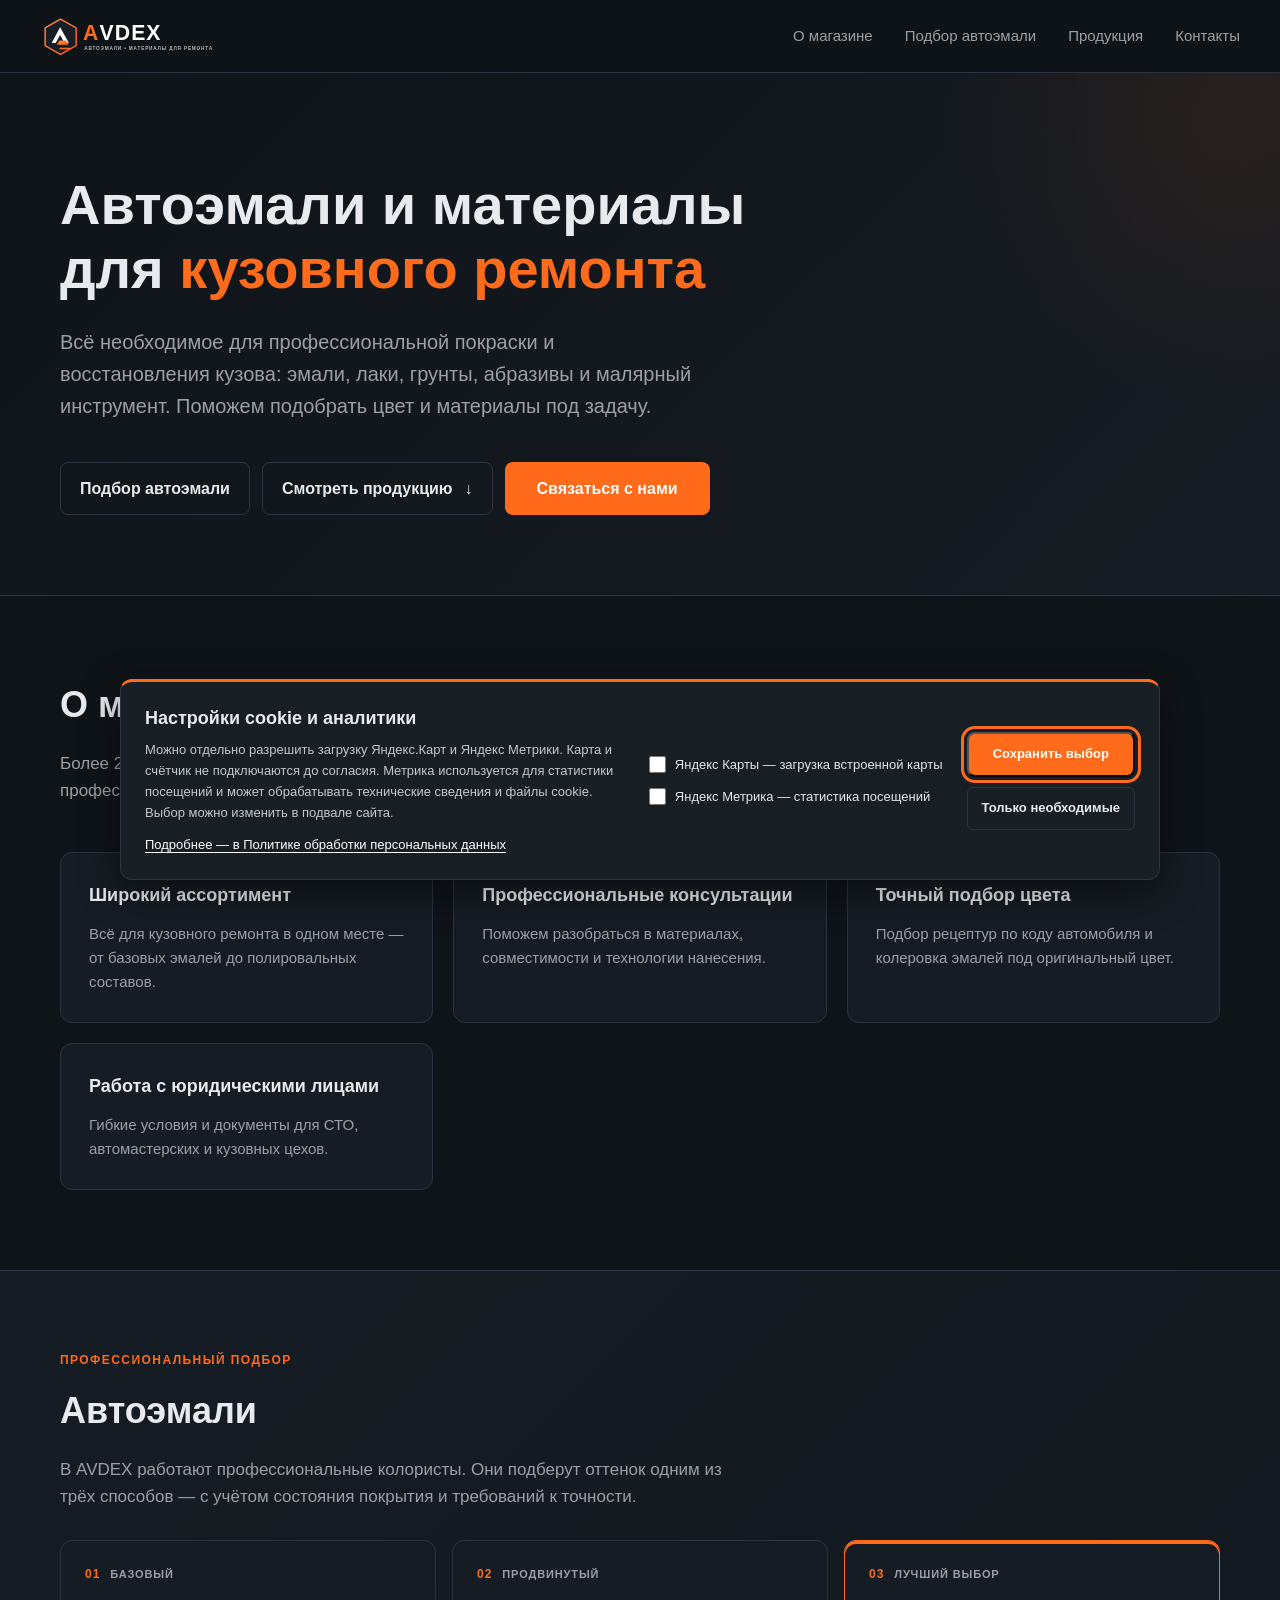
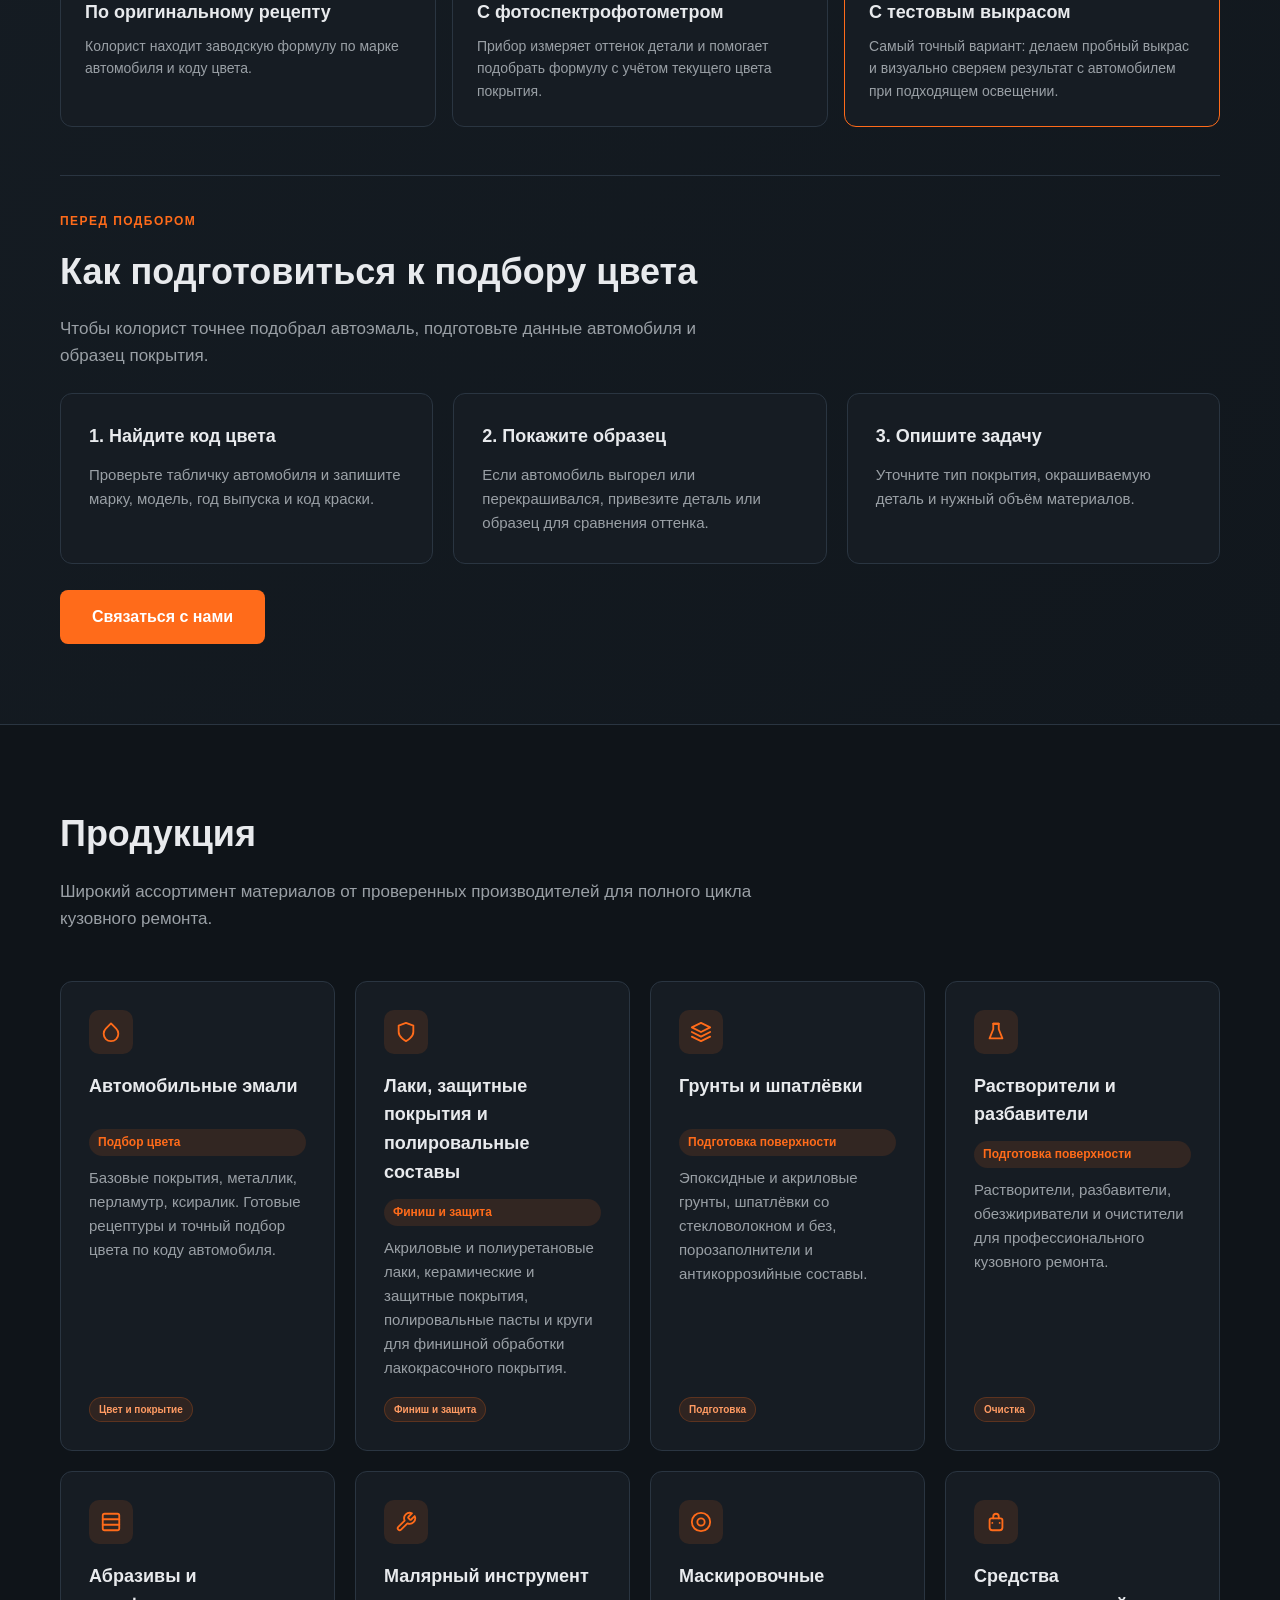
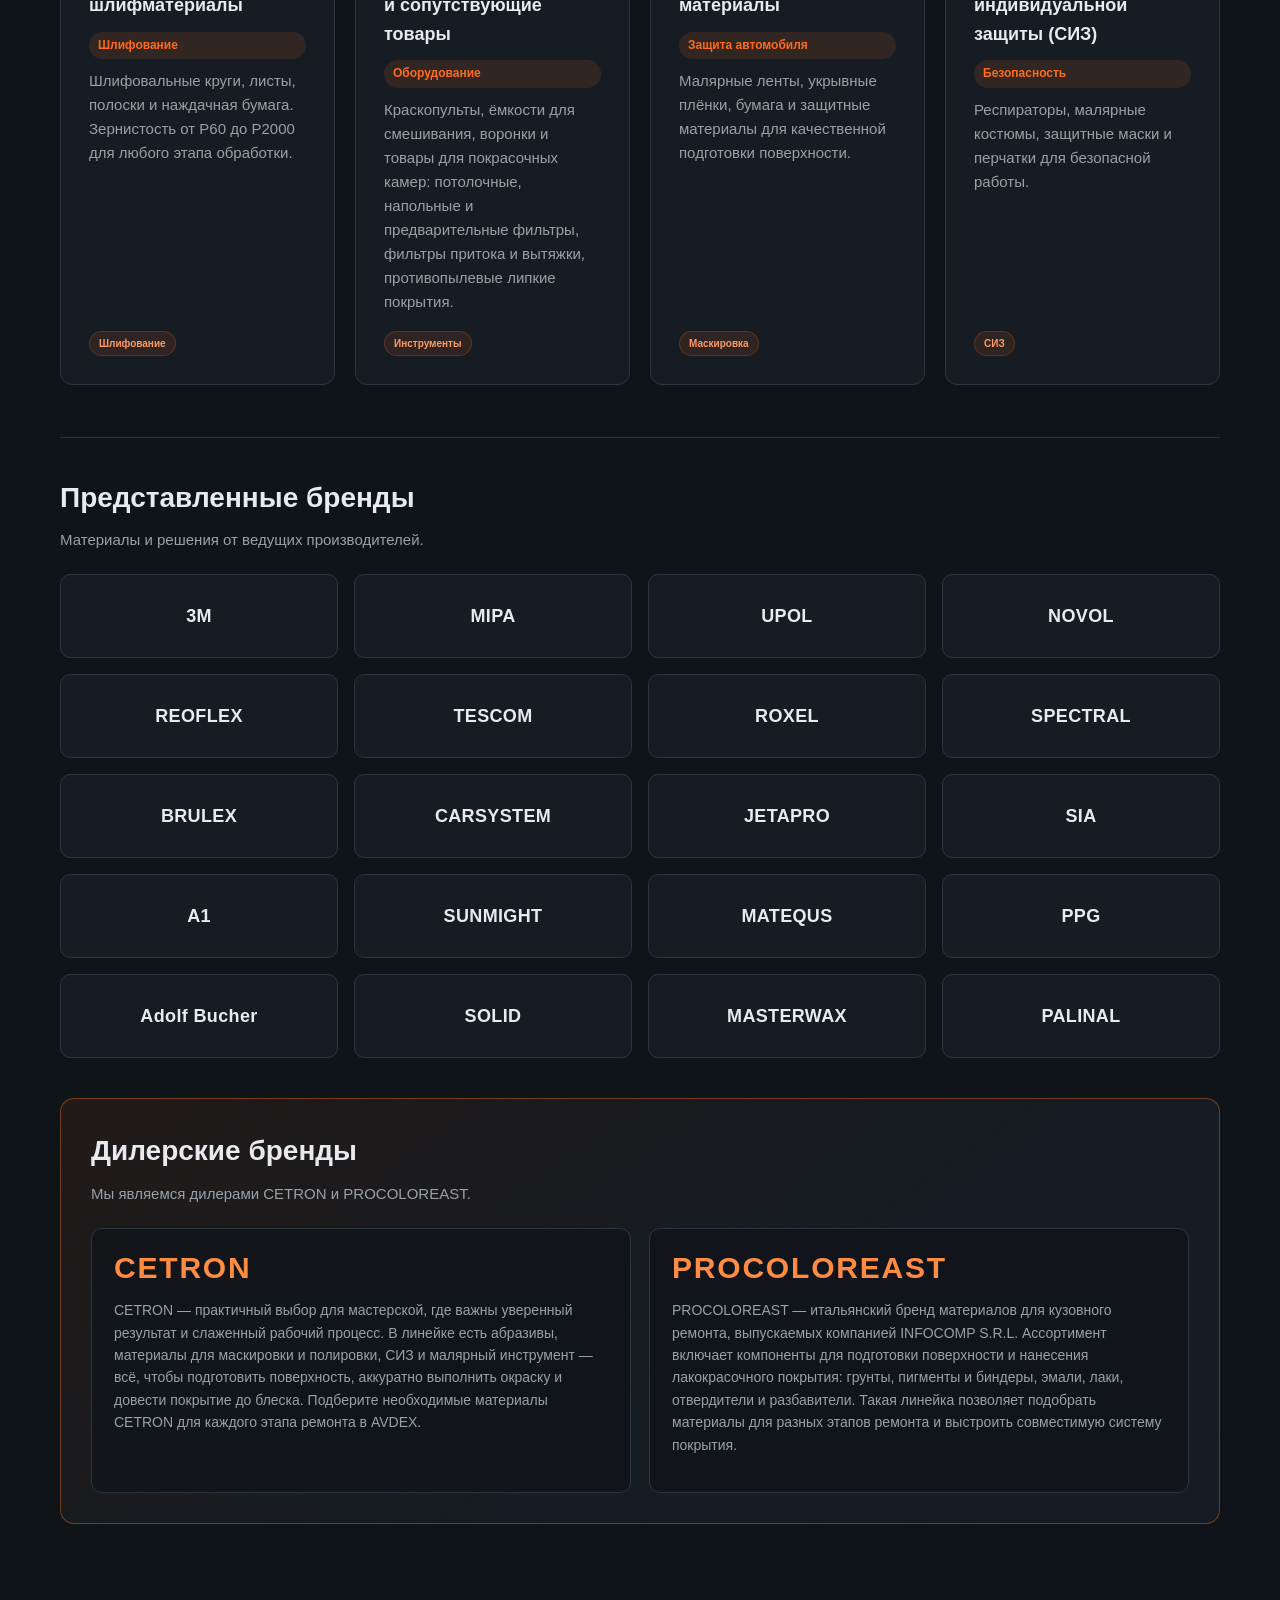
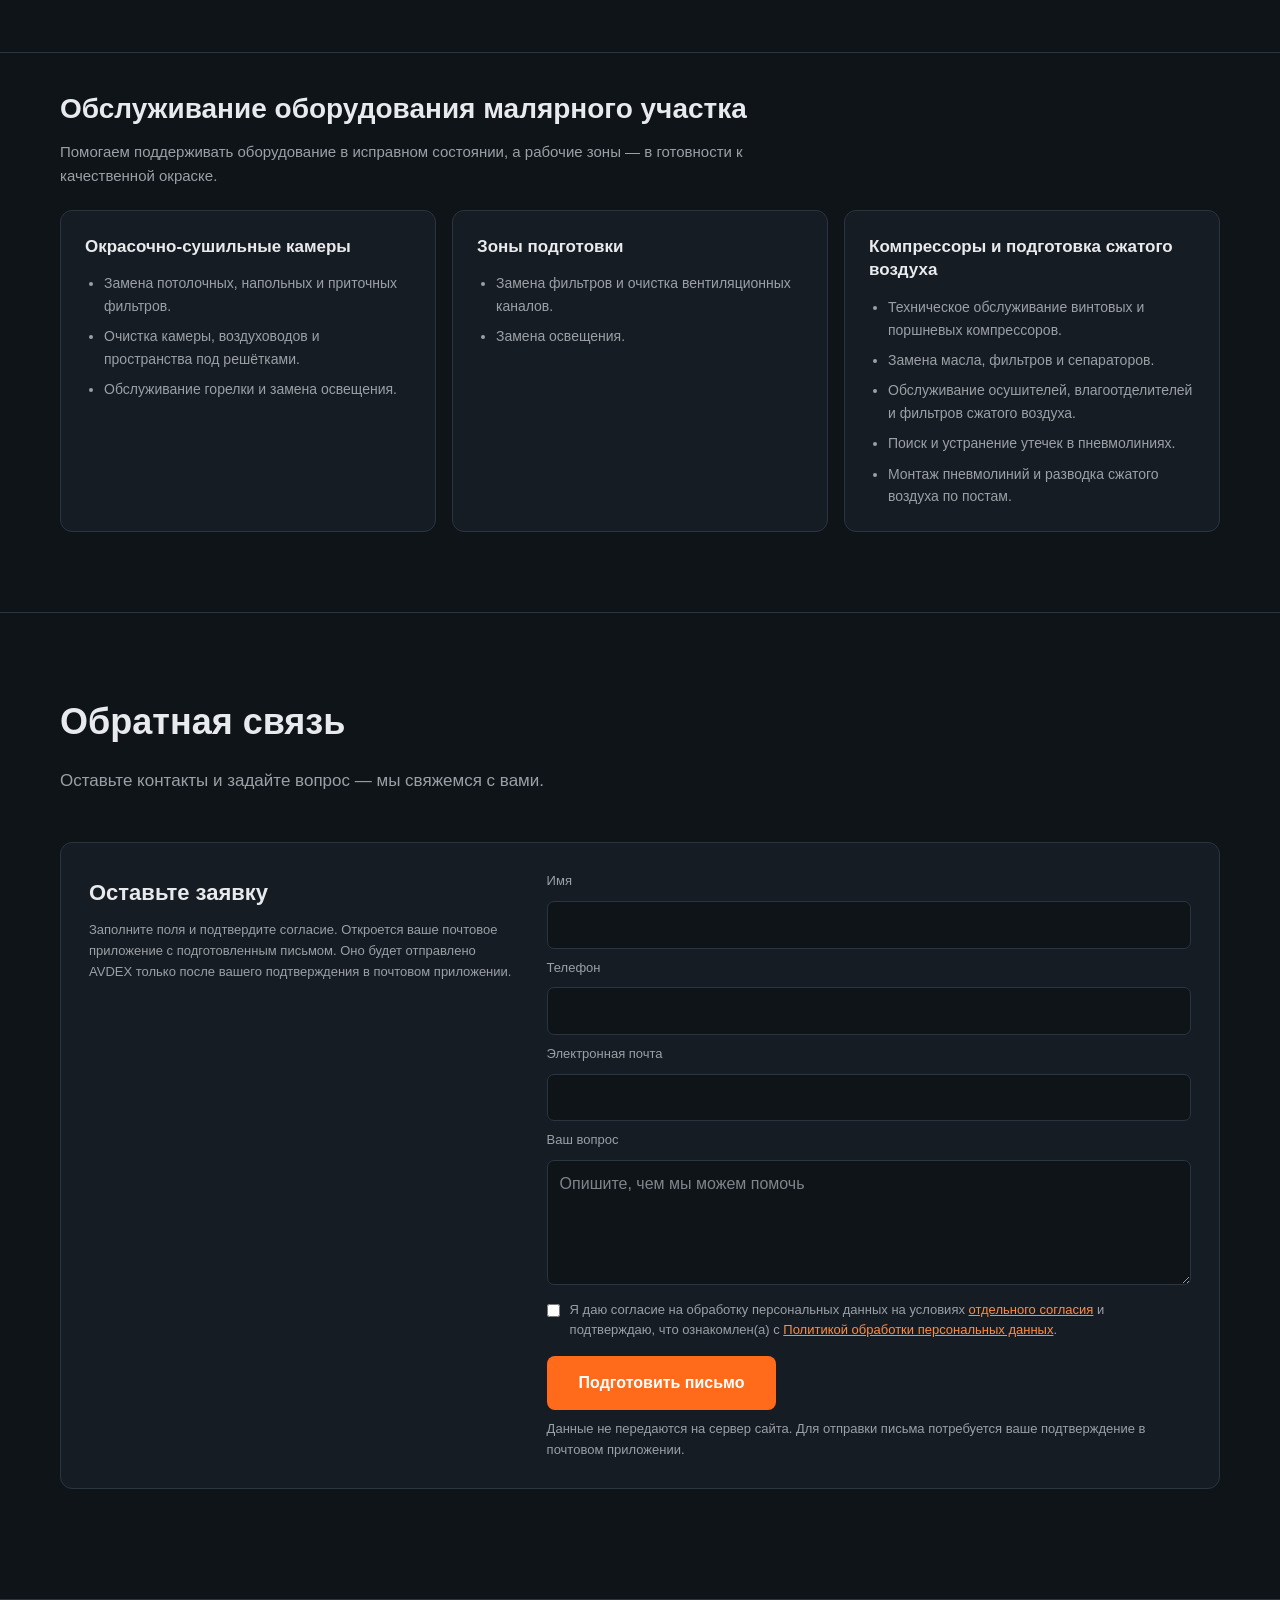
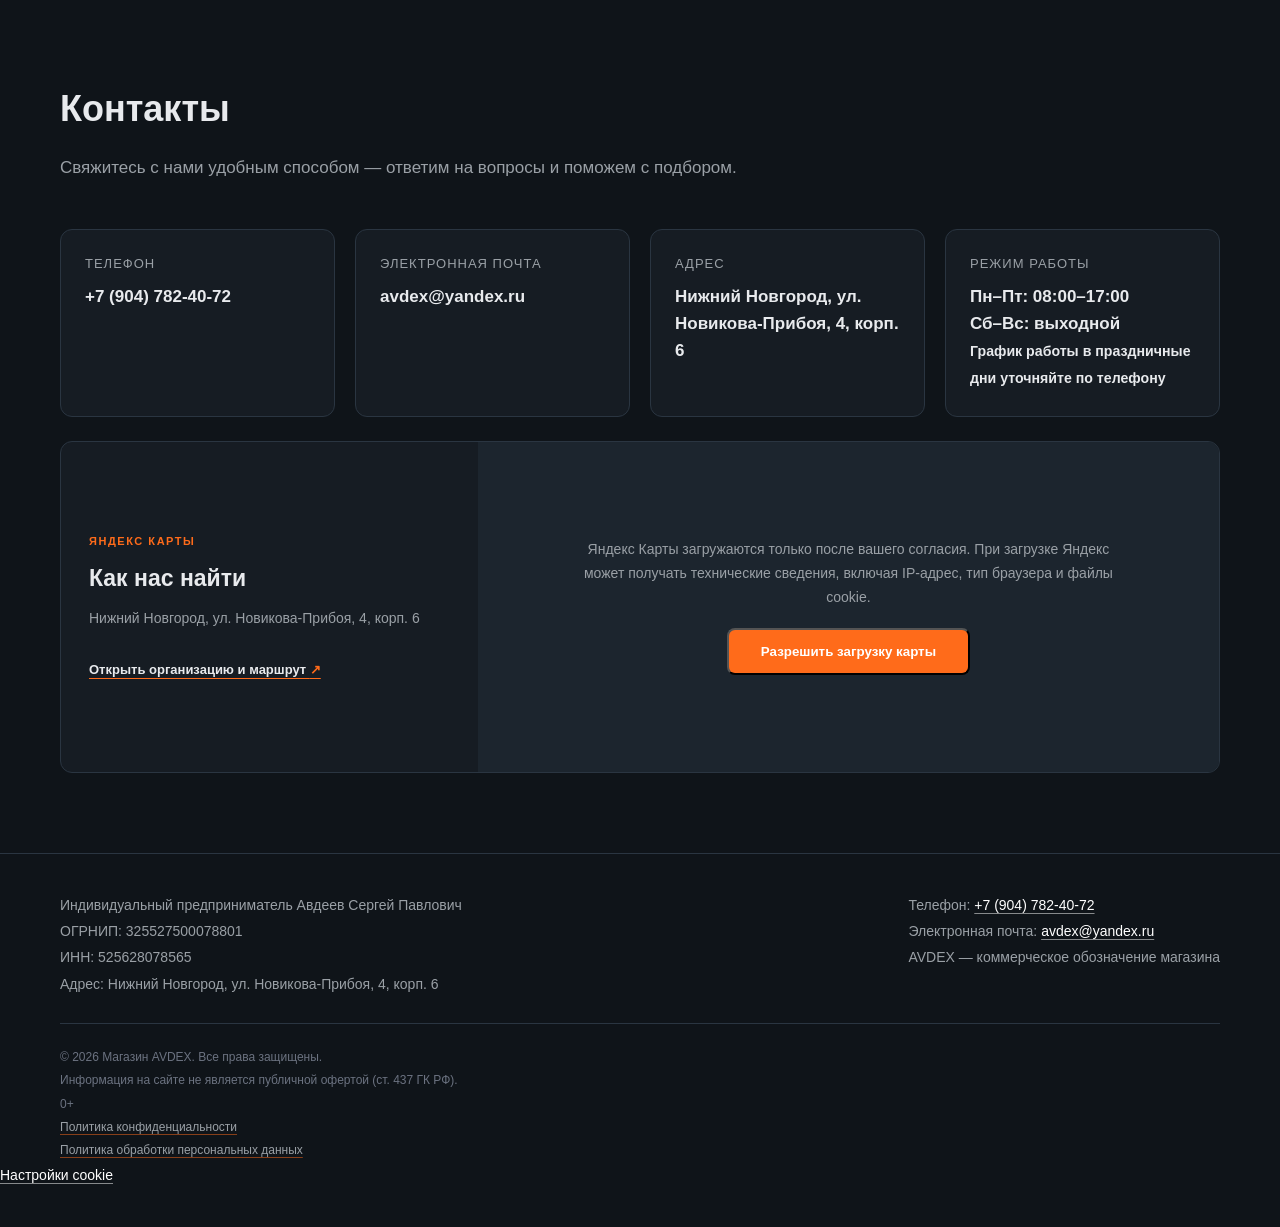
==== commit 3b6b63dd: "Вынести сервис оборудования в отдельную секцию" ====
--- a/index.html
+++ b/index.html
@@ -161,37 +161,6 @@
           <p>Респираторы, малярные костюмы, защитные маски и перчатки для безопасной работы.</p>
           <span class="product-tag">СИЗ</span>
         </div></div>
-      <div class="equipment-service">
-        <h3 class="section-title">Обслуживание оборудования малярного участка</h3>
-        <p class="section-sub">Помогаем поддерживать оборудование в исправном состоянии и рабочие зоны — в готовности к качественной окраске.</p>
-        <div class="equipment-service-grid">
-          <article class="equipment-service-card">
-            <h4>Окрасочно-сушильные камеры</h4>
-            <ul>
-              <li>Замена потолочных, напольных и приточных фильтров.</li>
-              <li>Очистка камеры, воздуховодов и пространства под решётками.</li>
-              <li>Обслуживание горелки и замена освещения.</li>
-            </ul>
-          </article>
-          <article class="equipment-service-card">
-            <h4>Зоны подготовки</h4>
-            <ul>
-              <li>Замена фильтров и очистка вентиляционных каналов.</li>
-              <li>Замена освещения.</li>
-            </ul>
-          </article>
-          <article class="equipment-service-card">
-            <h4>Компрессоры и подготовка сжатого воздуха</h4>
-            <ul>
-              <li>Техническое обслуживание винтовых и поршневых компрессоров.</li>
-              <li>Замена масла, фильтров и сепараторов.</li>
-              <li>Обслуживание осушителей, влагоотделителей и фильтров сжатого воздуха.</li>
-              <li>Поиск и устранение утечек в пневмолиниях.</li>
-              <li>Монтаж пневмолиний и разводка сжатого воздуха по постам.</li>
-            </ul>
-          </article>
-        </div>
-      </div>
       <div class="brand-showcase">
         <h3 class="section-title">Представленные бренды</h3>
         <p class="section-sub">Материалы и решения от ведущих производителей.</p>
@@ -240,6 +209,40 @@
 
 
 
+      <section class="section equipment-service" id="equipment-service">
+        <div class="container">
+        <h2 class="section-title">Обслуживание оборудования малярного участка</h2>
+        <p class="section-sub">Помогаем поддерживать оборудование в исправном состоянии, а рабочие зоны — в готовности к качественной окраске.</p>
+        <div class="equipment-service-grid">
+          <article class="equipment-service-card">
+            <h4>Окрасочно-сушильные камеры</h4>
+            <ul>
+              <li>Замена потолочных, напольных и приточных фильтров.</li>
+              <li>Очистка камеры, воздуховодов и пространства под решётками.</li>
+              <li>Обслуживание горелки и замена освещения.</li>
+            </ul>
+          </article>
+          <article class="equipment-service-card">
+            <h4>Зоны подготовки</h4>
+            <ul>
+              <li>Замена фильтров и очистка вентиляционных каналов.</li>
+              <li>Замена освещения.</li>
+            </ul>
+          </article>
+          <article class="equipment-service-card">
+            <h4>Компрессоры и подготовка сжатого воздуха</h4>
+            <ul>
+              <li>Техническое обслуживание винтовых и поршневых компрессоров.</li>
+              <li>Замена масла, фильтров и сепараторов.</li>
+              <li>Обслуживание осушителей, влагоотделителей и фильтров сжатого воздуха.</li>
+              <li>Поиск и устранение утечек в пневмолиниях.</li>
+              <li>Монтаж пневмолиний и разводка сжатого воздуха по постам.</li>
+            </ul>
+          </article>
+        </div>
+              </div>
+      </section>
+
   <section class="section" id="feedback">
     <div class="container">
       <h2 class="section-title">Обратная связь</h2>
--- a/style.css
+++ b/style.css
@@ -361,3 +361,15 @@
 @media (max-width: 680px) {
   .cookie-banner-options { min-width: 0; }
 }
+
+
+.equipment-service { margin-top: 48px; padding-top: 34px; border-top: 1px solid var(--border); }
+.equipment-service .section-title { margin-bottom: 8px; font-size: clamp(21px,2.4vw,28px); }
+.equipment-service .section-sub { margin-bottom: 22px; font-size: 15px; }
+.equipment-service-grid { display: grid; grid-template-columns: repeat(3,minmax(0,1fr)); gap: 16px; align-items: stretch; }
+.equipment-service-card { min-width: 0; padding: 24px; border: 1px solid var(--border); border-radius: 12px; background: var(--bg-2); }
+.equipment-service-card h4 { margin: 0 0 14px; color: var(--text); font-size: 17px; line-height: 1.4; }
+.equipment-service-card ul { margin: 0; padding-left: 19px; color: var(--text-muted); font-size: 14px; }
+.equipment-service-card li + li { margin-top: 8px; }
+@media (max-width: 900px) { .equipment-service-grid { grid-template-columns: repeat(2,minmax(0,1fr)); } }
+@media (max-width: 560px) { .equipment-service-grid { grid-template-columns: 1fr; } .equipment-service-card { padding: 20px; } }
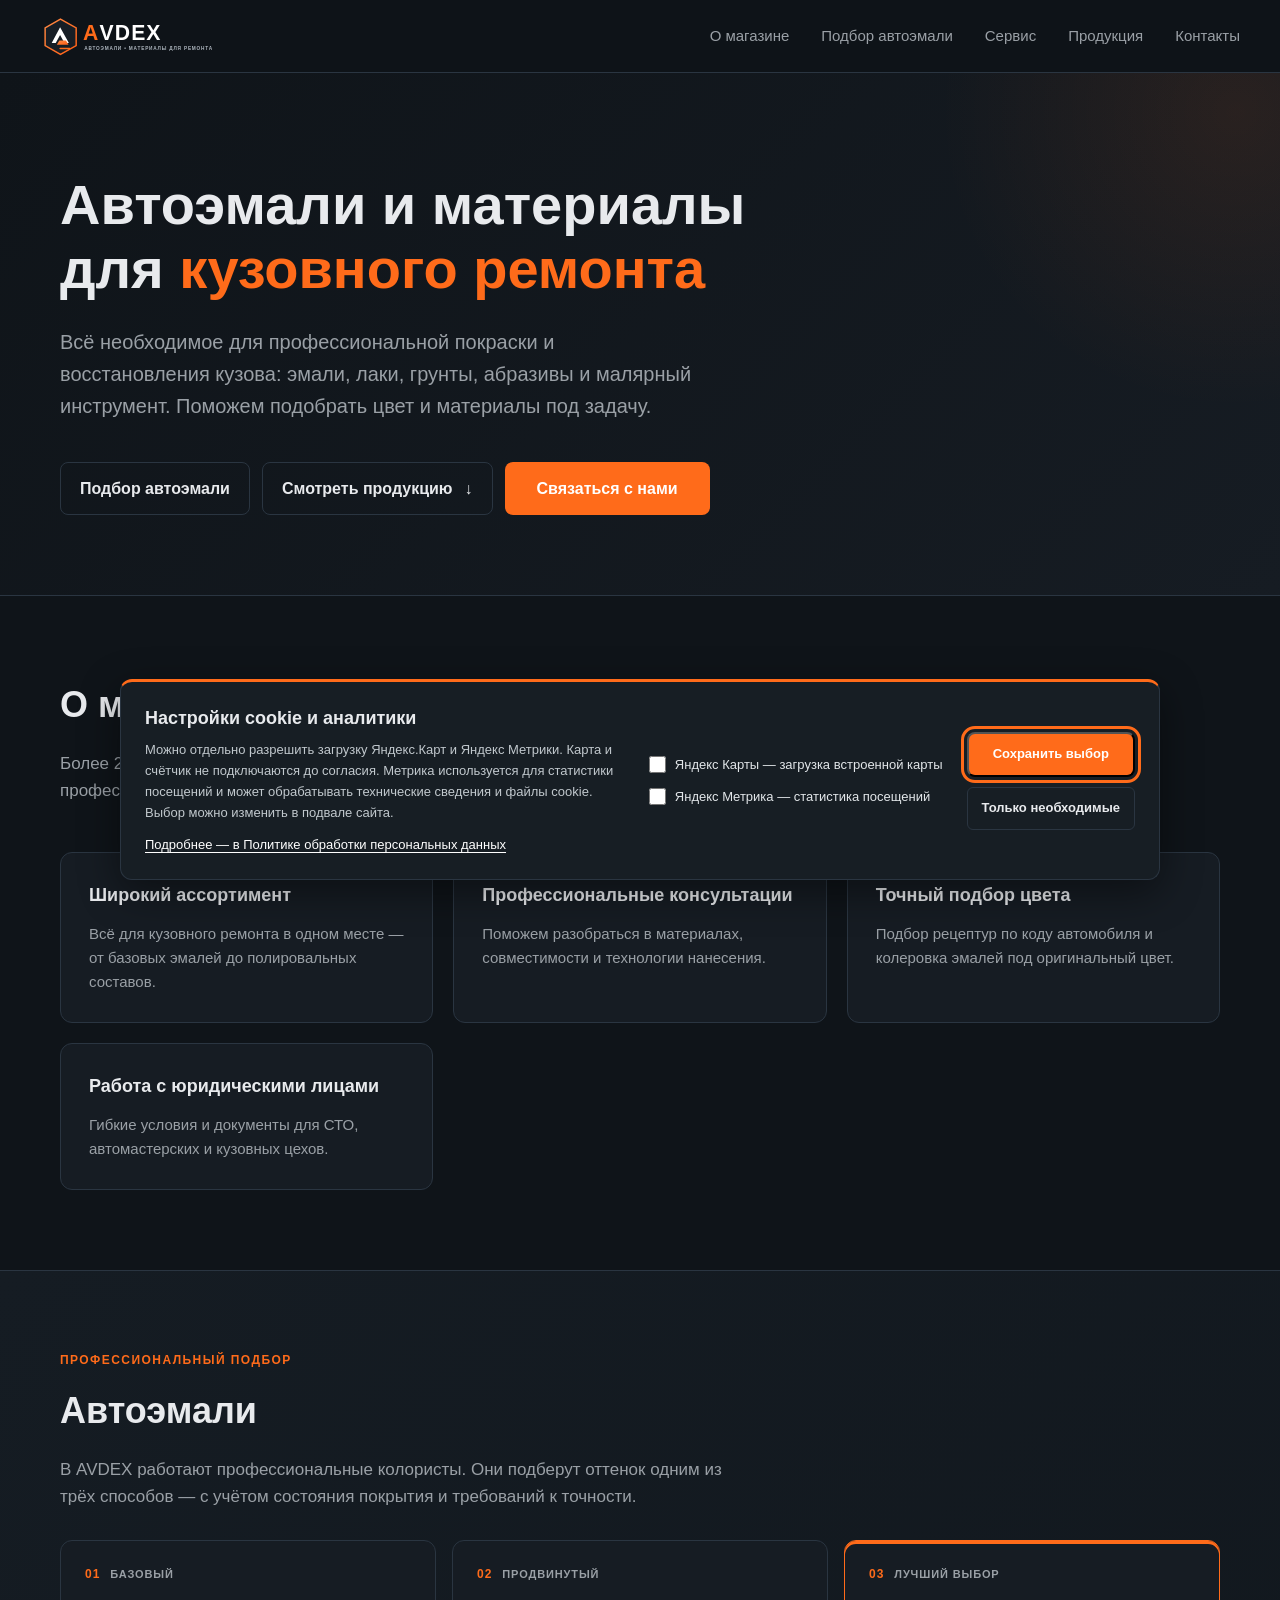
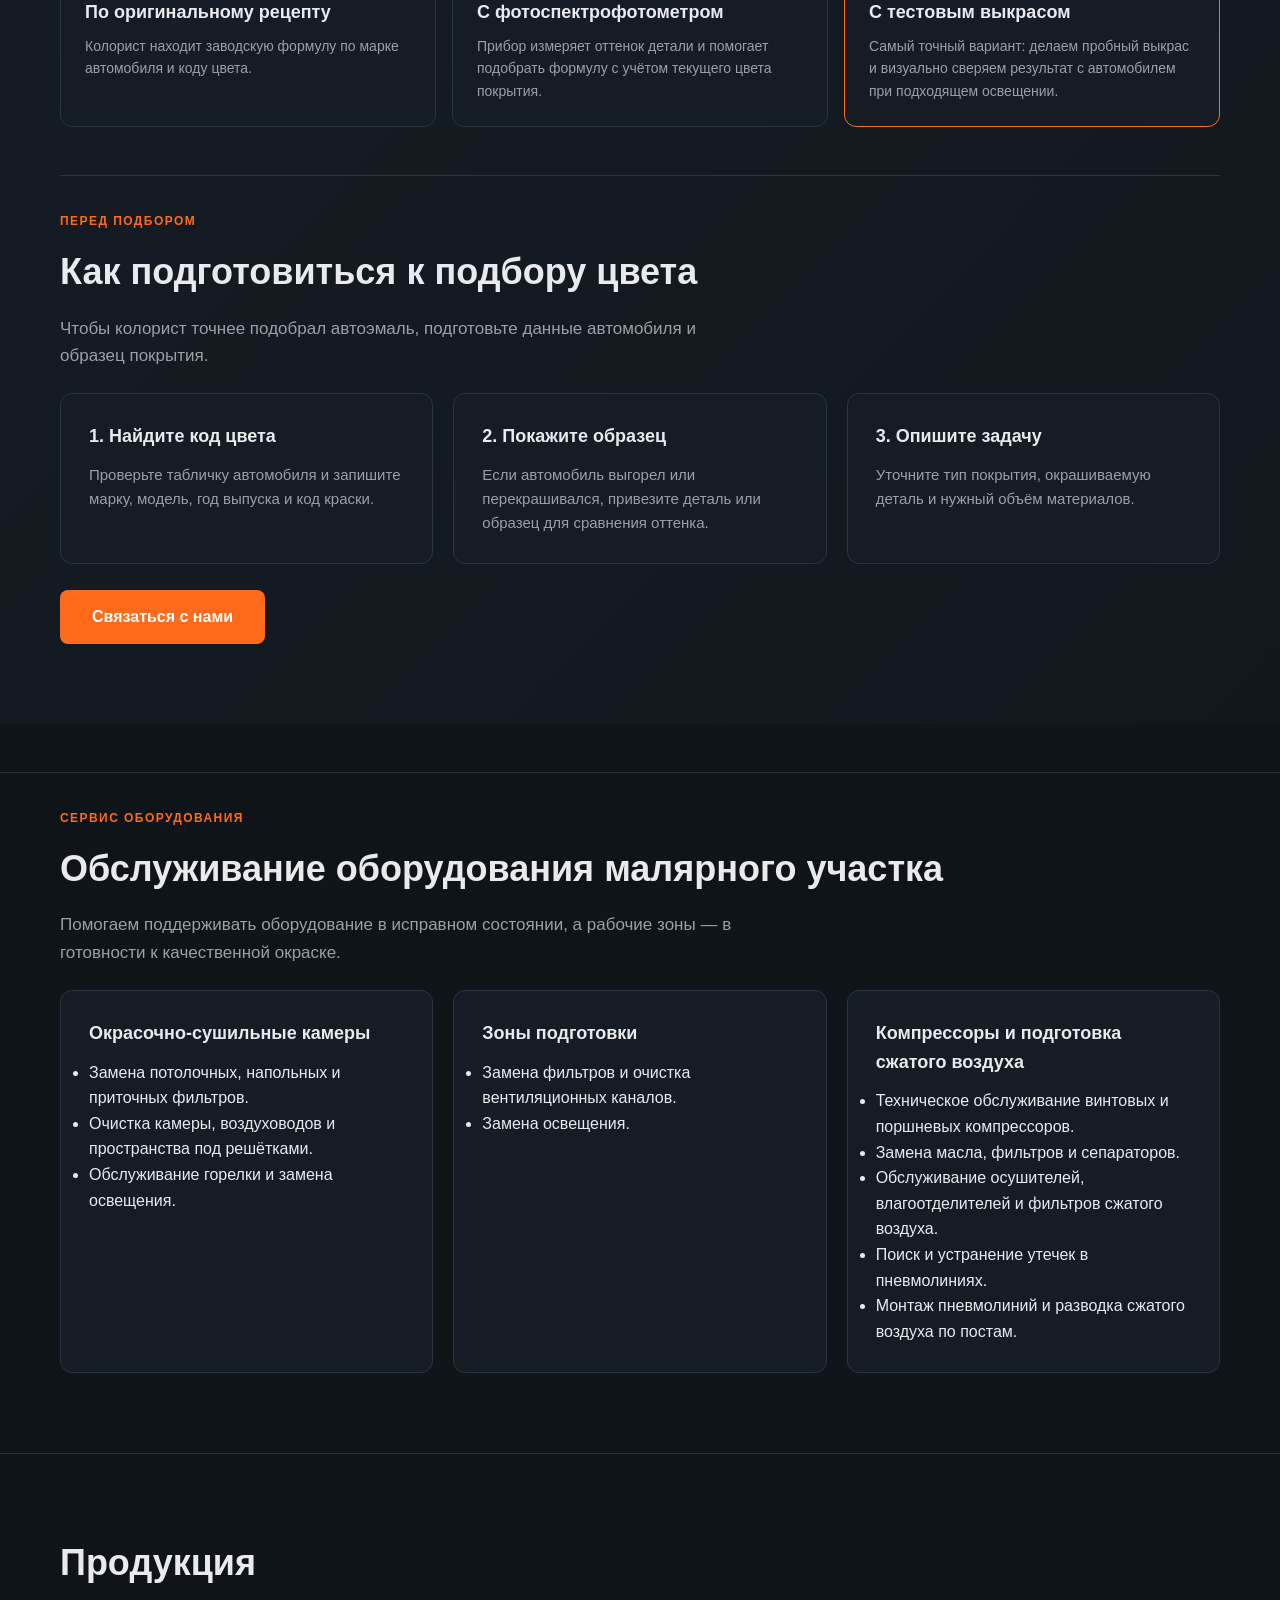
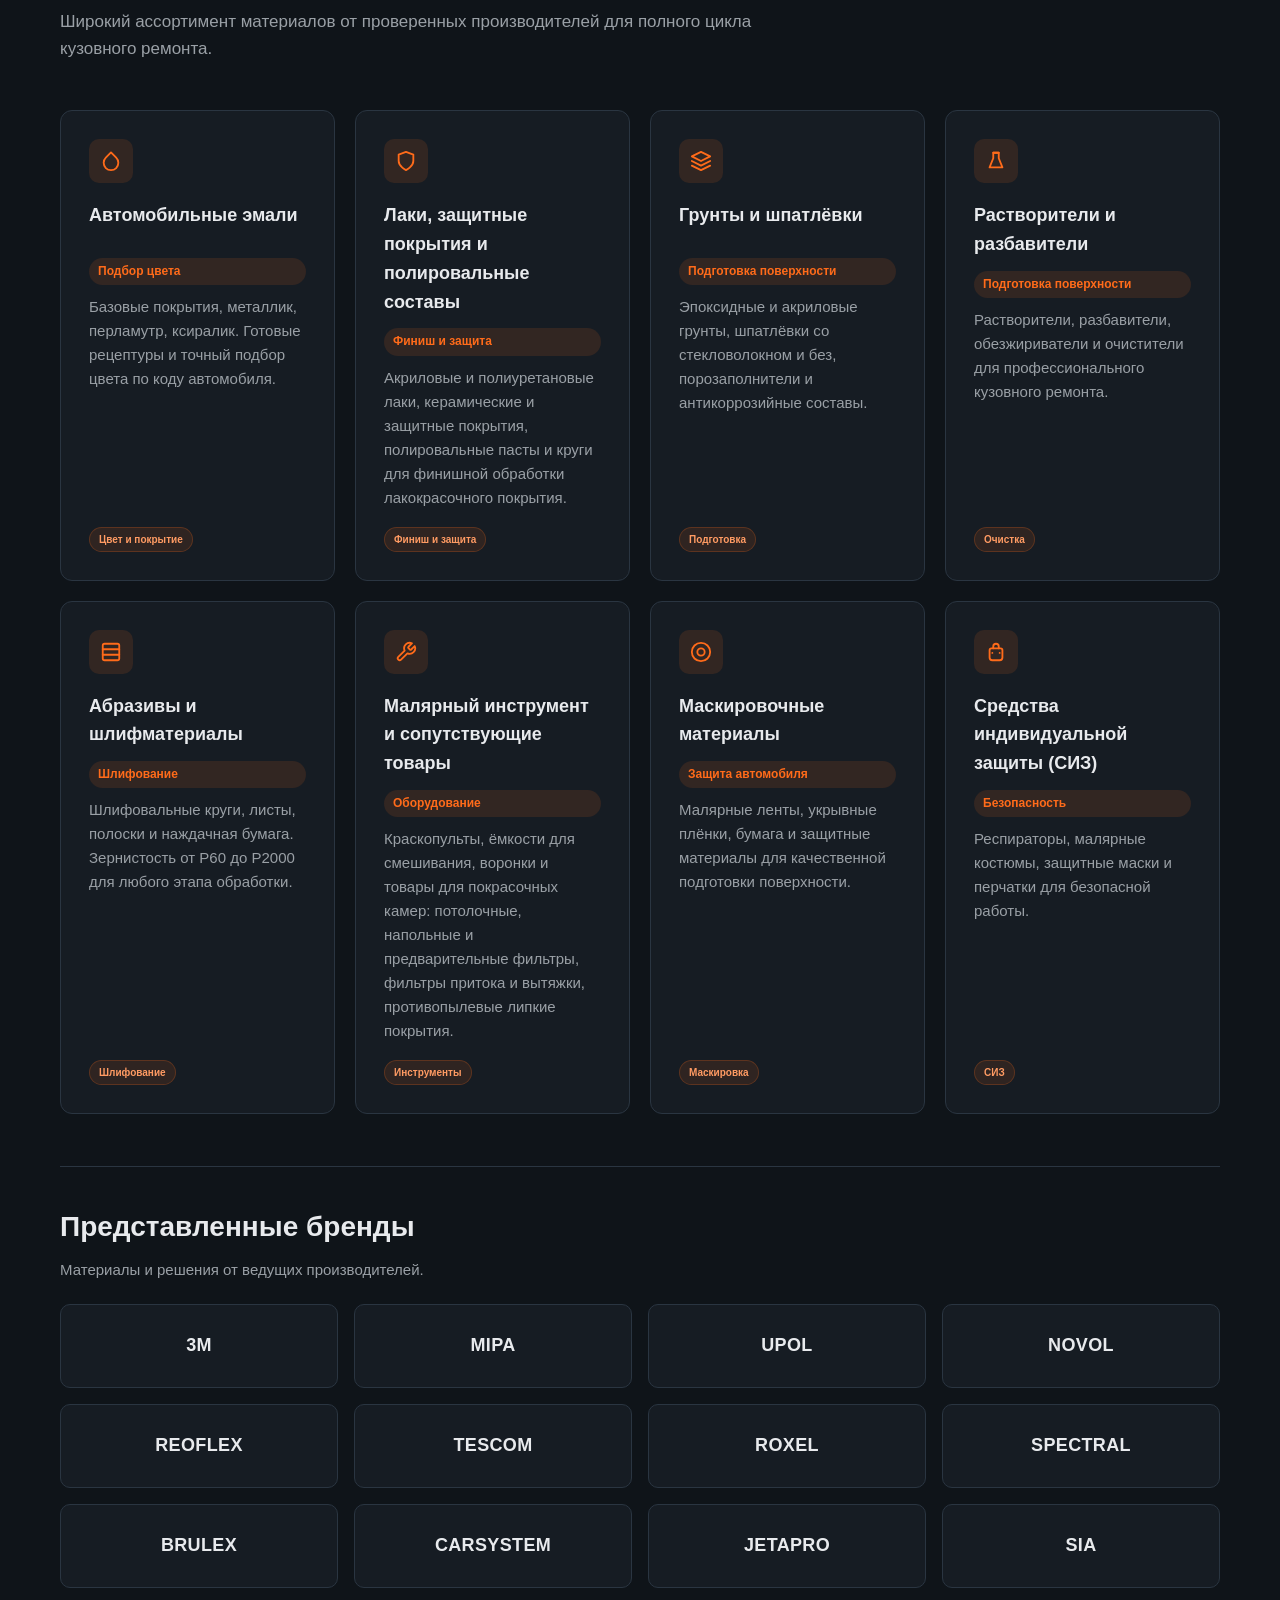
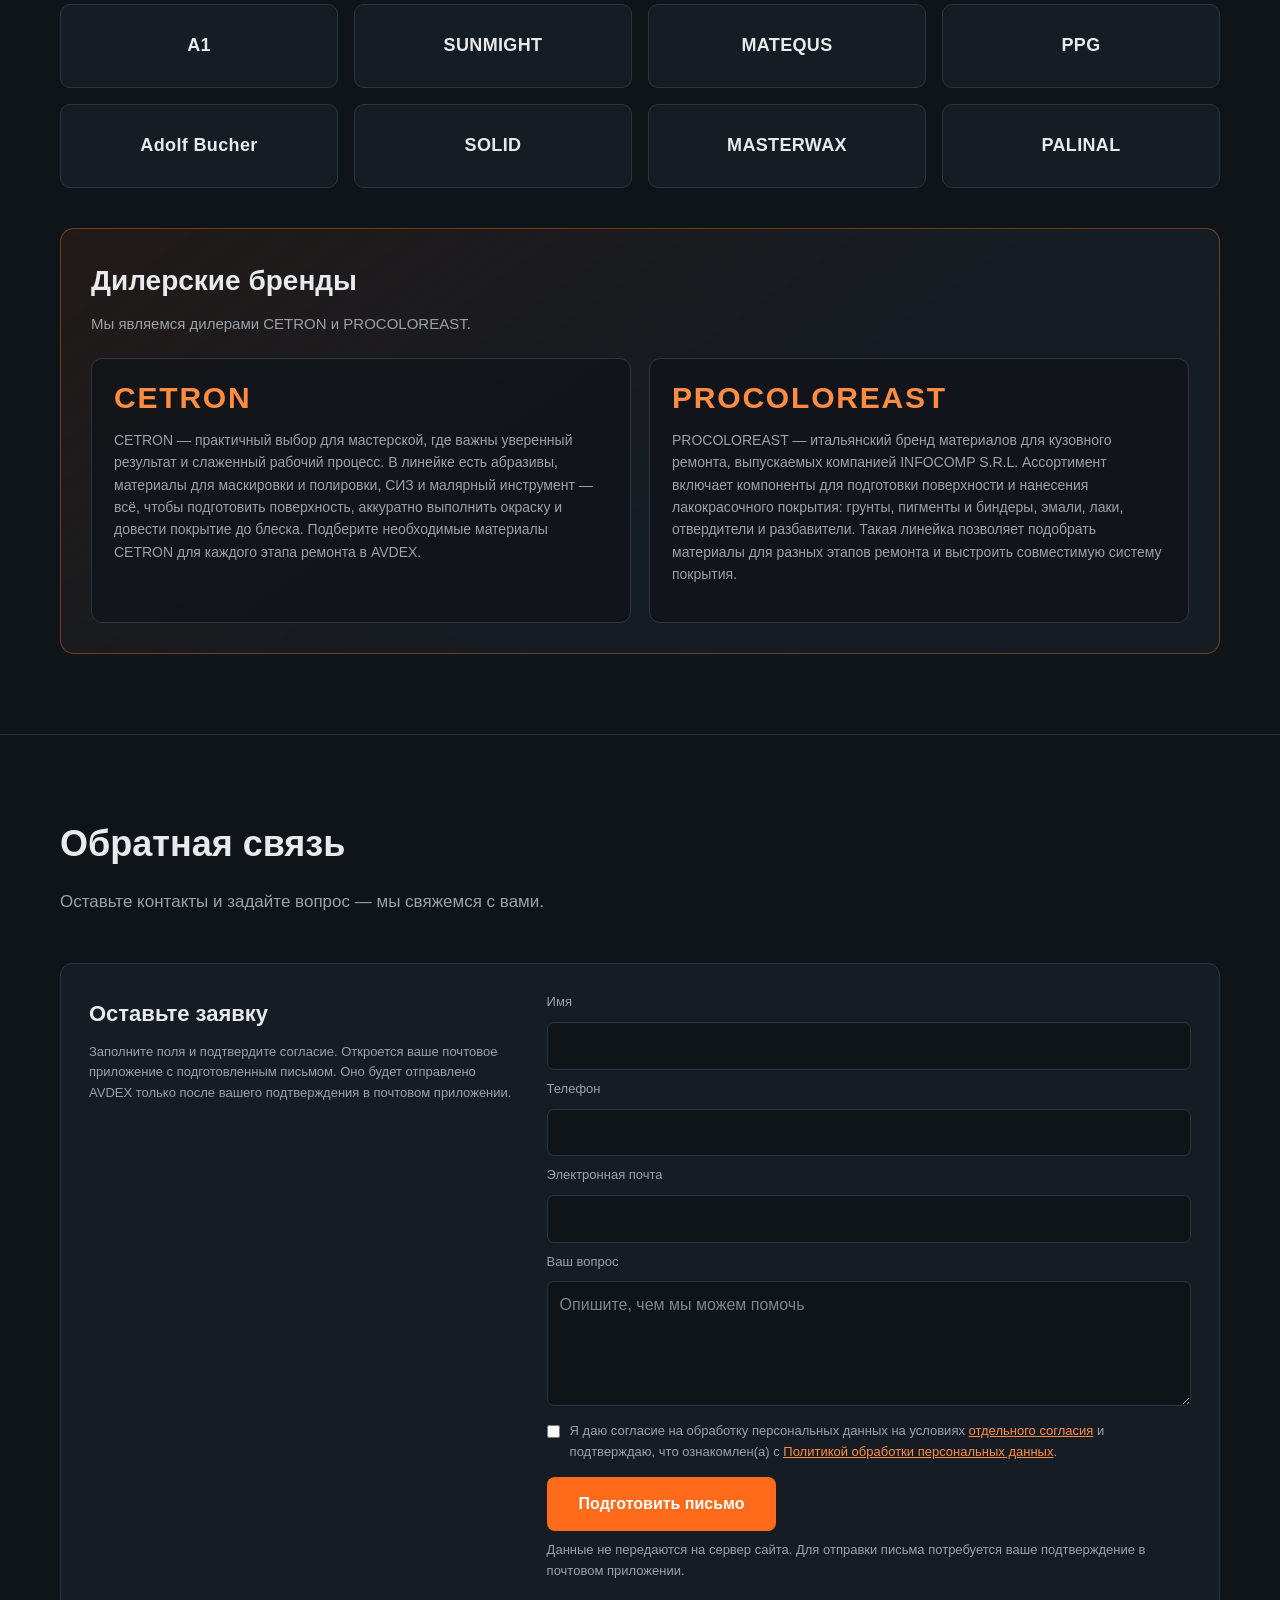
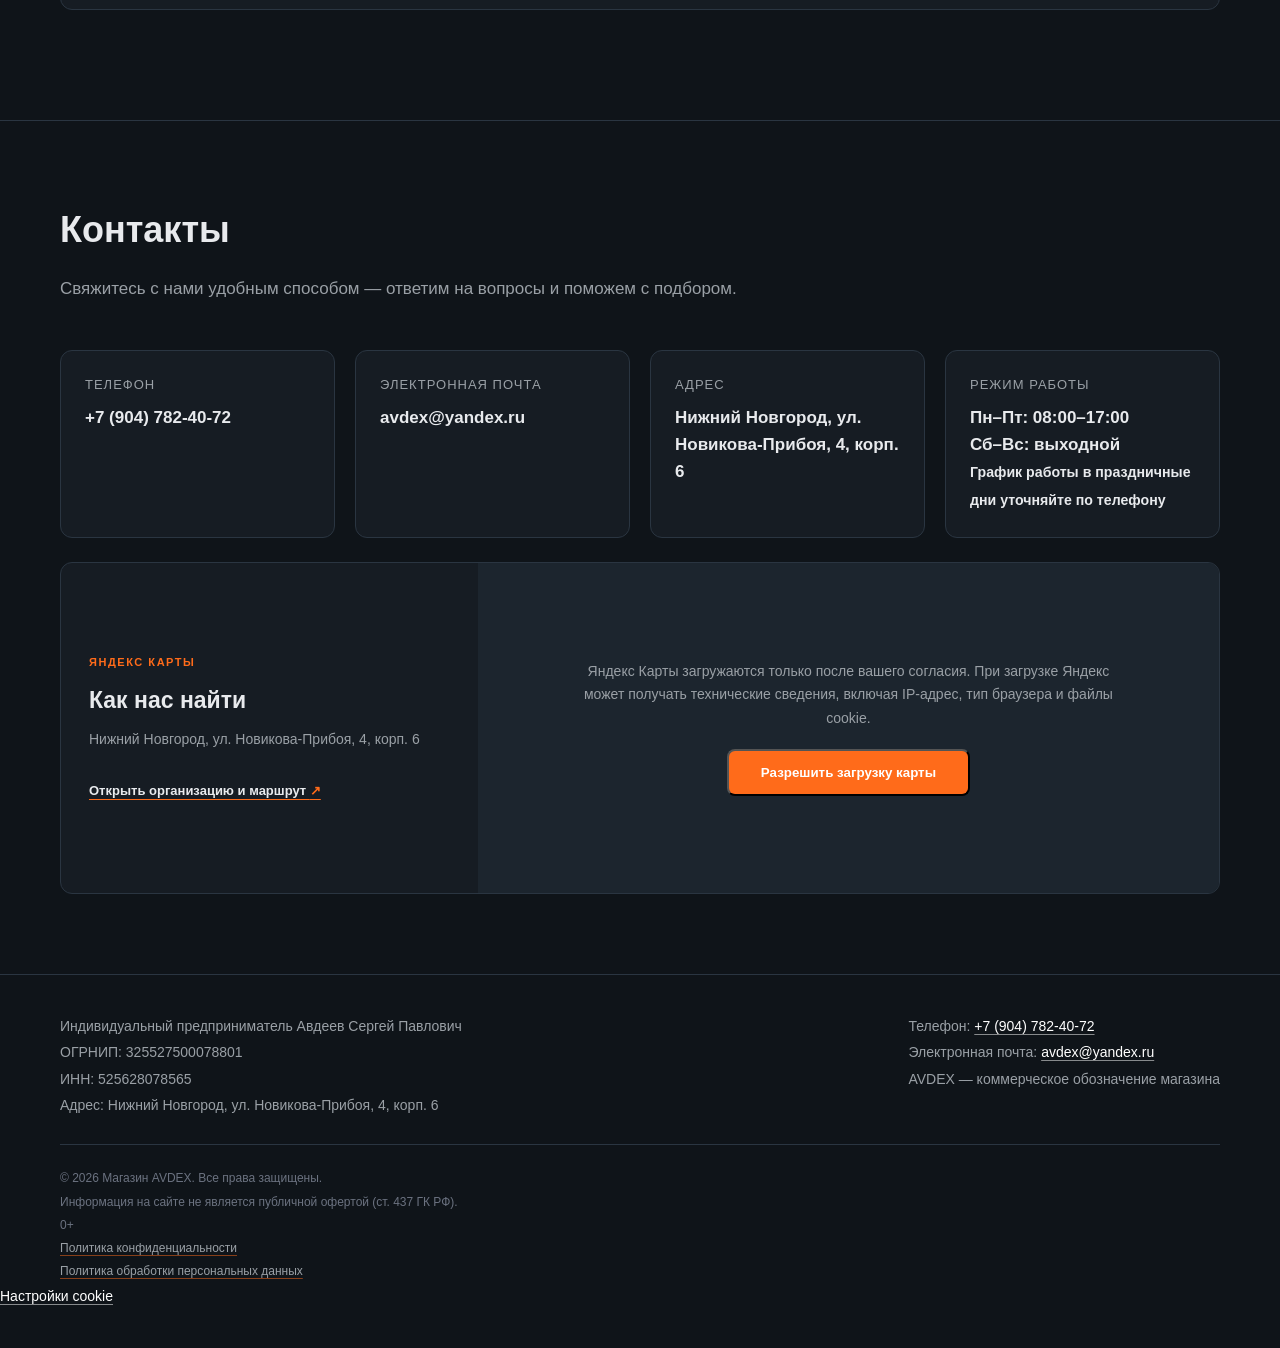
==== commit 7fc043a3: "Переместить сервис перед продукцией" ====
--- a/index.html
+++ b/index.html
@@ -26,6 +26,7 @@
       <nav class="nav" id="main-nav" aria-label="Основная навигация">
         <a href="#about">О магазине</a>
         <a href="#paint-matching">Подбор автоэмали</a>
+        <a href="#equipment-service">Сервис</a>
         <a href="#products">Продукция</a>
         <a href="#contacts">Контакты</a>
       </nav>
@@ -99,6 +100,41 @@
   </section>
 
 
+
+  <section class="section prep-guide" id="equipment-service">
+        <div class="container">
+        <p class="guide-kicker">Сервис оборудования</p>
+        <h2 class="section-title">Обслуживание оборудования малярного участка</h2>
+        <p class="section-sub">Помогаем поддерживать оборудование в исправном состоянии, а рабочие зоны — в готовности к качественной окраске.</p>
+        <div class="guide-grid">
+          <article class="card">
+            <h3>Окрасочно-сушильные камеры</h3>
+            <ul>
+              <li>Замена потолочных, напольных и приточных фильтров.</li>
+              <li>Очистка камеры, воздуховодов и пространства под решётками.</li>
+              <li>Обслуживание горелки и замена освещения.</li>
+            </ul>
+          </article>
+          <article class="card">
+            <h3>Зоны подготовки</h3>
+            <ul>
+              <li>Замена фильтров и очистка вентиляционных каналов.</li>
+              <li>Замена освещения.</li>
+            </ul>
+          </article>
+          <article class="card">
+            <h3>Компрессоры и подготовка сжатого воздуха</h3>
+            <ul>
+              <li>Техническое обслуживание винтовых и поршневых компрессоров.</li>
+              <li>Замена масла, фильтров и сепараторов.</li>
+              <li>Обслуживание осушителей, влагоотделителей и фильтров сжатого воздуха.</li>
+              <li>Поиск и устранение утечек в пневмолиниях.</li>
+              <li>Монтаж пневмолиний и разводка сжатого воздуха по постам.</li>
+            </ul>
+          </article>
+        </div>
+              </div>
+      </section>
 
   <section class="section" id="products">
     <div class="container">
@@ -209,39 +245,7 @@
 
 
 
-      <section class="section equipment-service" id="equipment-service">
-        <div class="container">
-        <h2 class="section-title">Обслуживание оборудования малярного участка</h2>
-        <p class="section-sub">Помогаем поддерживать оборудование в исправном состоянии, а рабочие зоны — в готовности к качественной окраске.</p>
-        <div class="equipment-service-grid">
-          <article class="equipment-service-card">
-            <h4>Окрасочно-сушильные камеры</h4>
-            <ul>
-              <li>Замена потолочных, напольных и приточных фильтров.</li>
-              <li>Очистка камеры, воздуховодов и пространства под решётками.</li>
-              <li>Обслуживание горелки и замена освещения.</li>
-            </ul>
-          </article>
-          <article class="equipment-service-card">
-            <h4>Зоны подготовки</h4>
-            <ul>
-              <li>Замена фильтров и очистка вентиляционных каналов.</li>
-              <li>Замена освещения.</li>
-            </ul>
-          </article>
-          <article class="equipment-service-card">
-            <h4>Компрессоры и подготовка сжатого воздуха</h4>
-            <ul>
-              <li>Техническое обслуживание винтовых и поршневых компрессоров.</li>
-              <li>Замена масла, фильтров и сепараторов.</li>
-              <li>Обслуживание осушителей, влагоотделителей и фильтров сжатого воздуха.</li>
-              <li>Поиск и устранение утечек в пневмолиниях.</li>
-              <li>Монтаж пневмолиний и разводка сжатого воздуха по постам.</li>
-            </ul>
-          </article>
-        </div>
-              </div>
-      </section>
+      
 
   <section class="section" id="feedback">
     <div class="container">
--- a/style.css
+++ b/style.css
@@ -363,7 +363,6 @@
 }
 
 
-.equipment-service { margin-top: 48px; padding-top: 34px; border-top: 1px solid var(--border); }
 .equipment-service .section-title { margin-bottom: 8px; font-size: clamp(21px,2.4vw,28px); }
 .equipment-service .section-sub { margin-bottom: 22px; font-size: 15px; }
 .equipment-service-grid { display: grid; grid-template-columns: repeat(3,minmax(0,1fr)); gap: 16px; align-items: stretch; }
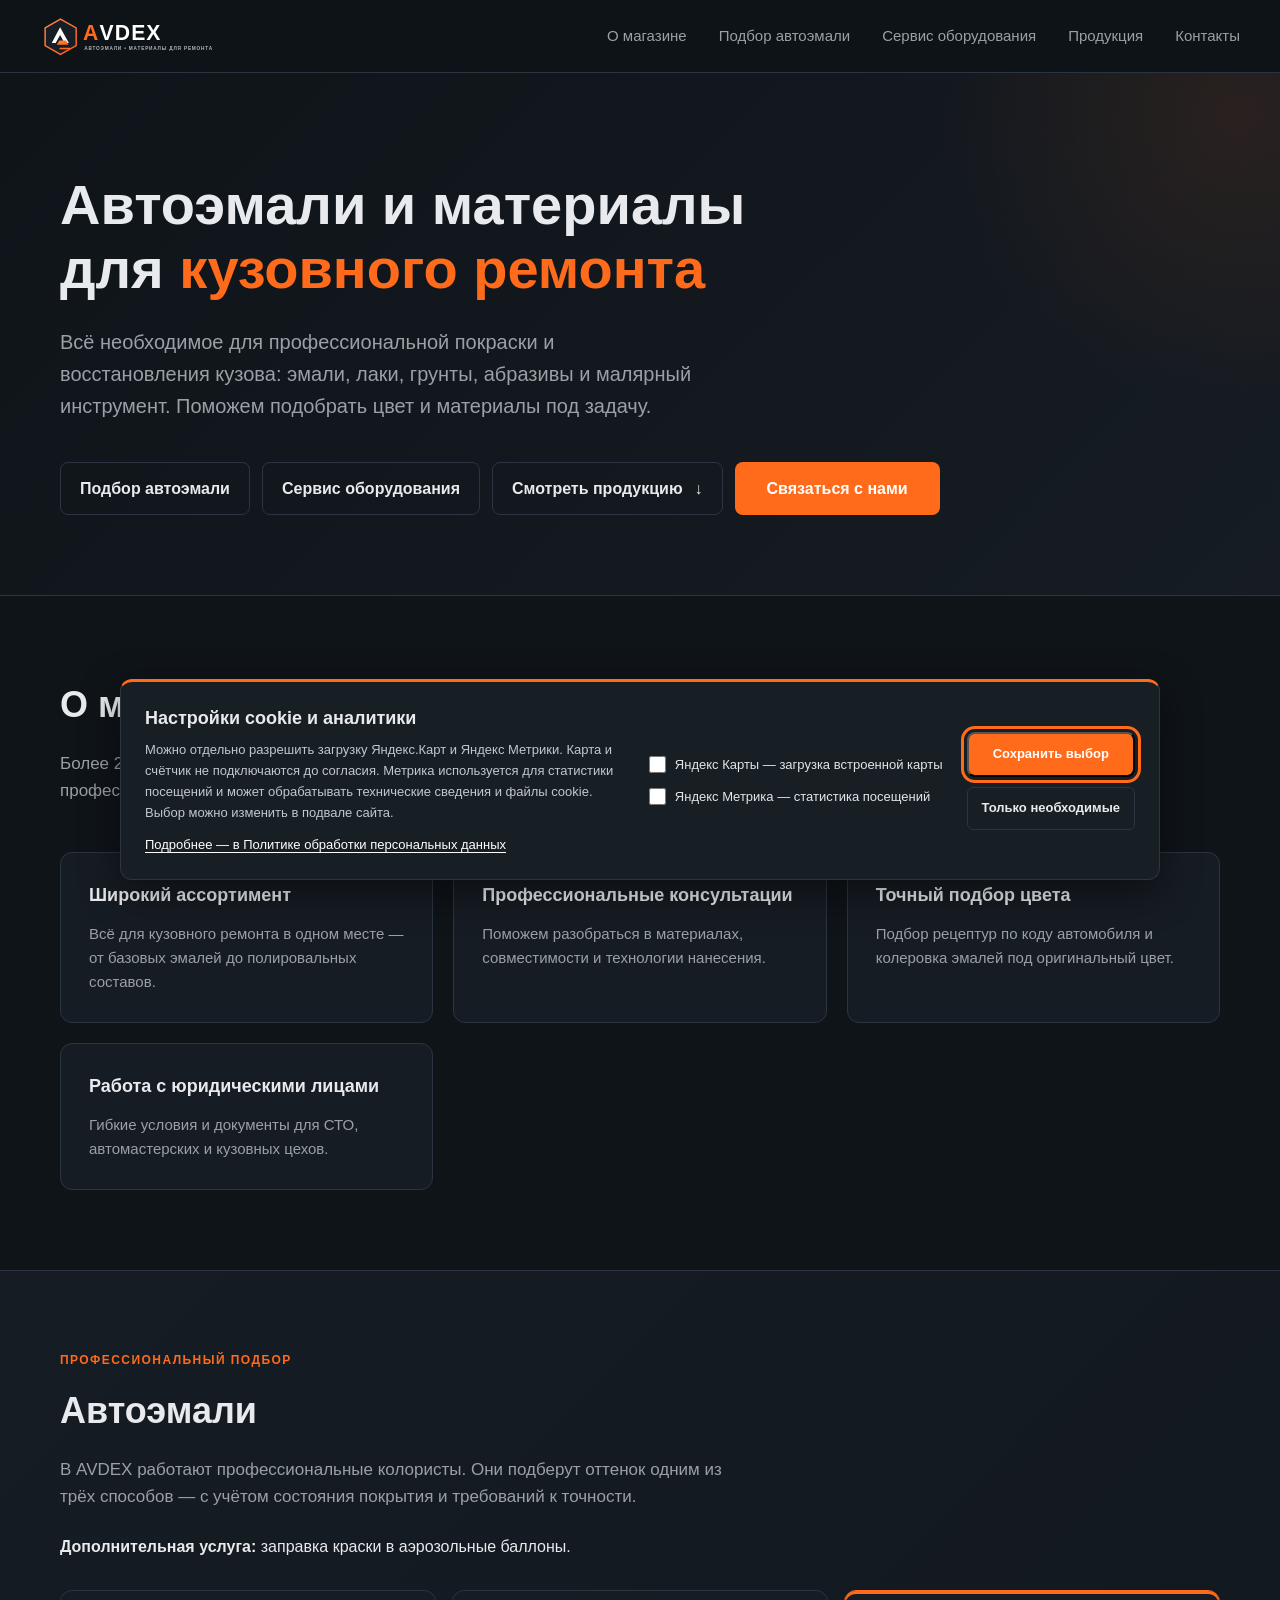
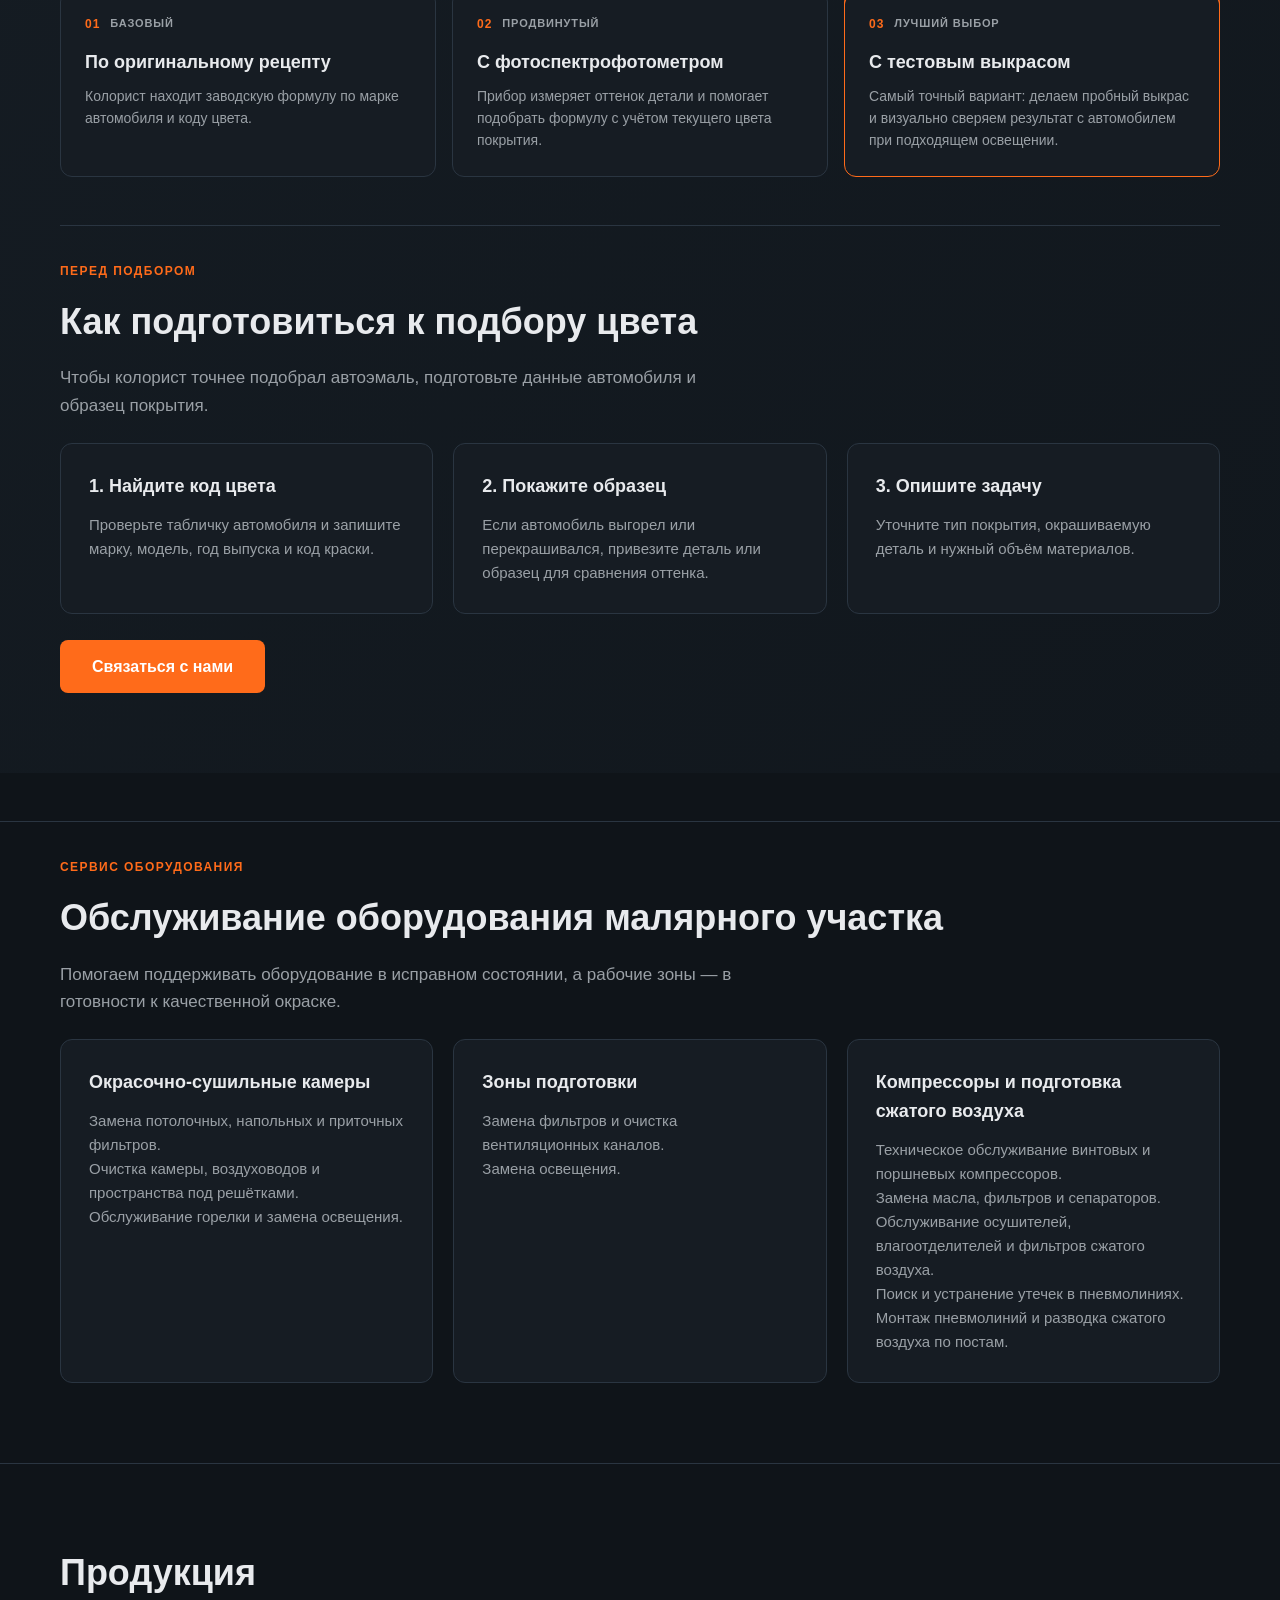
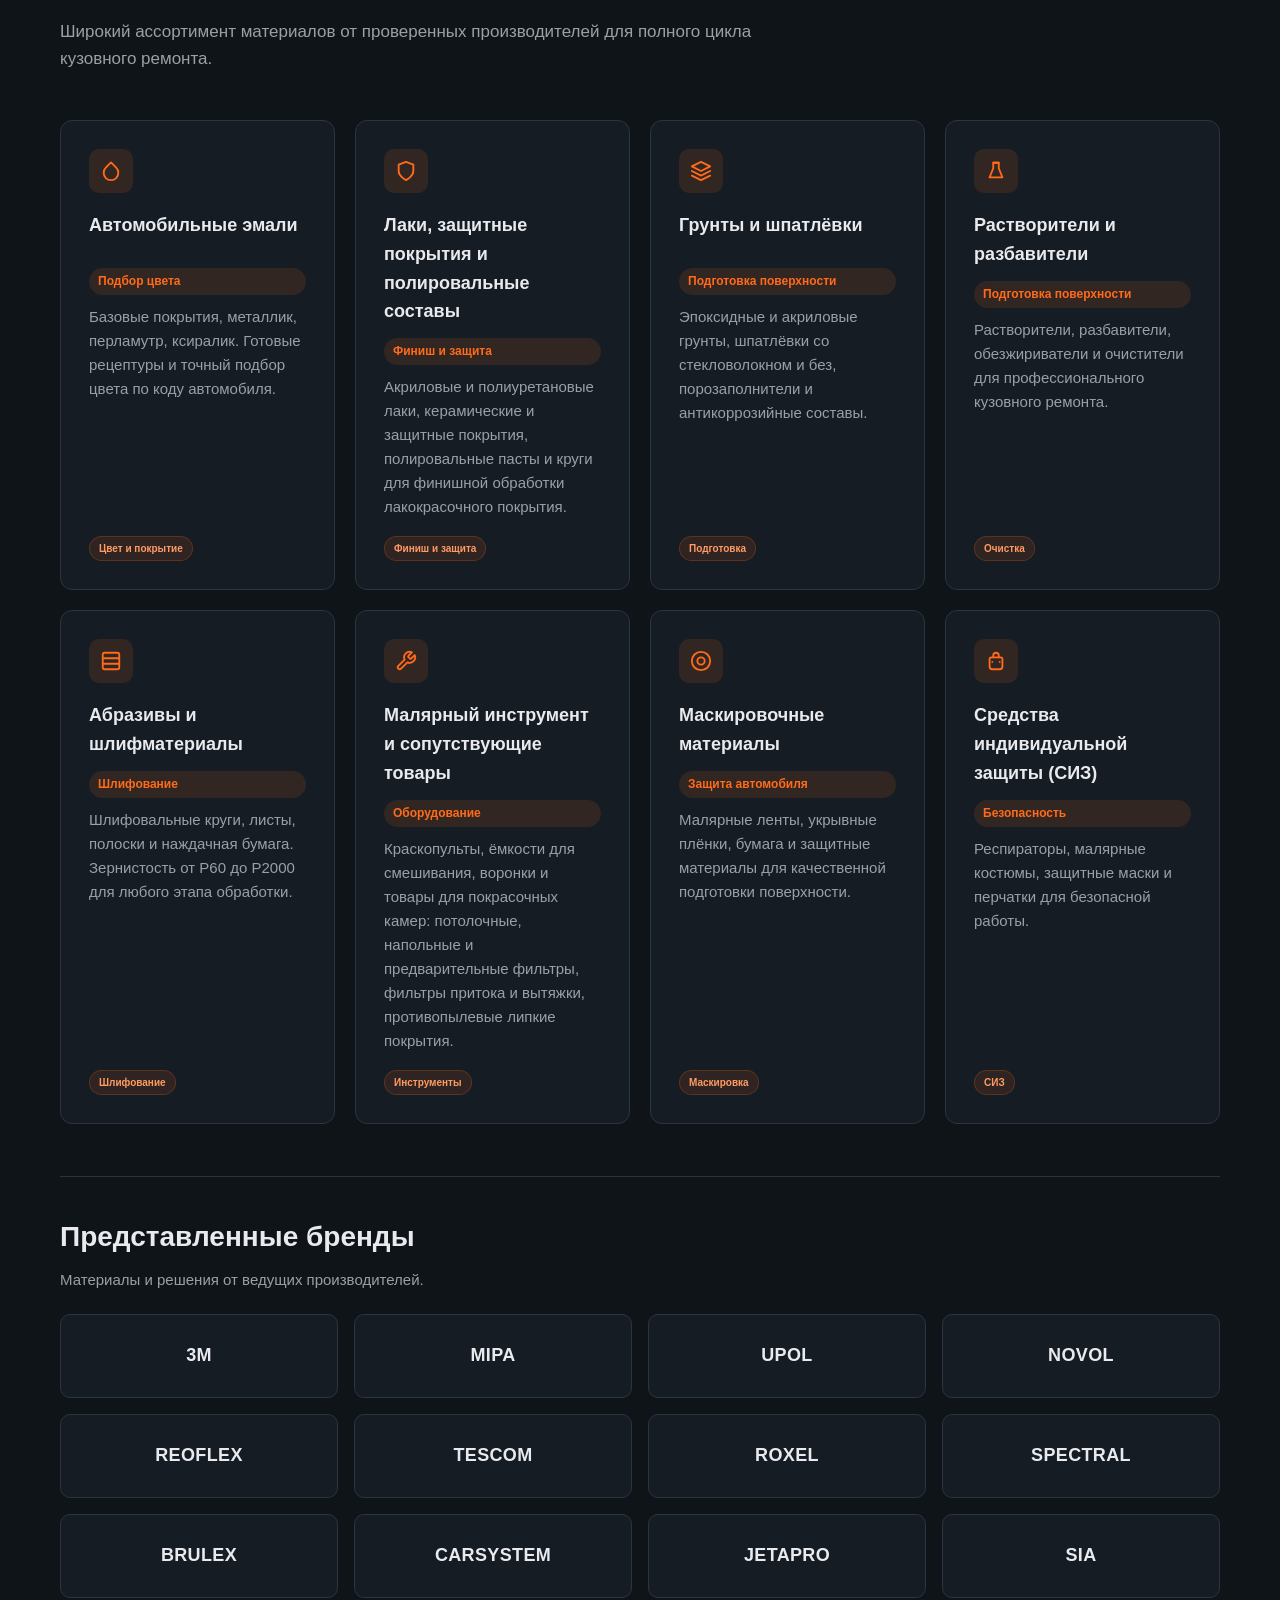
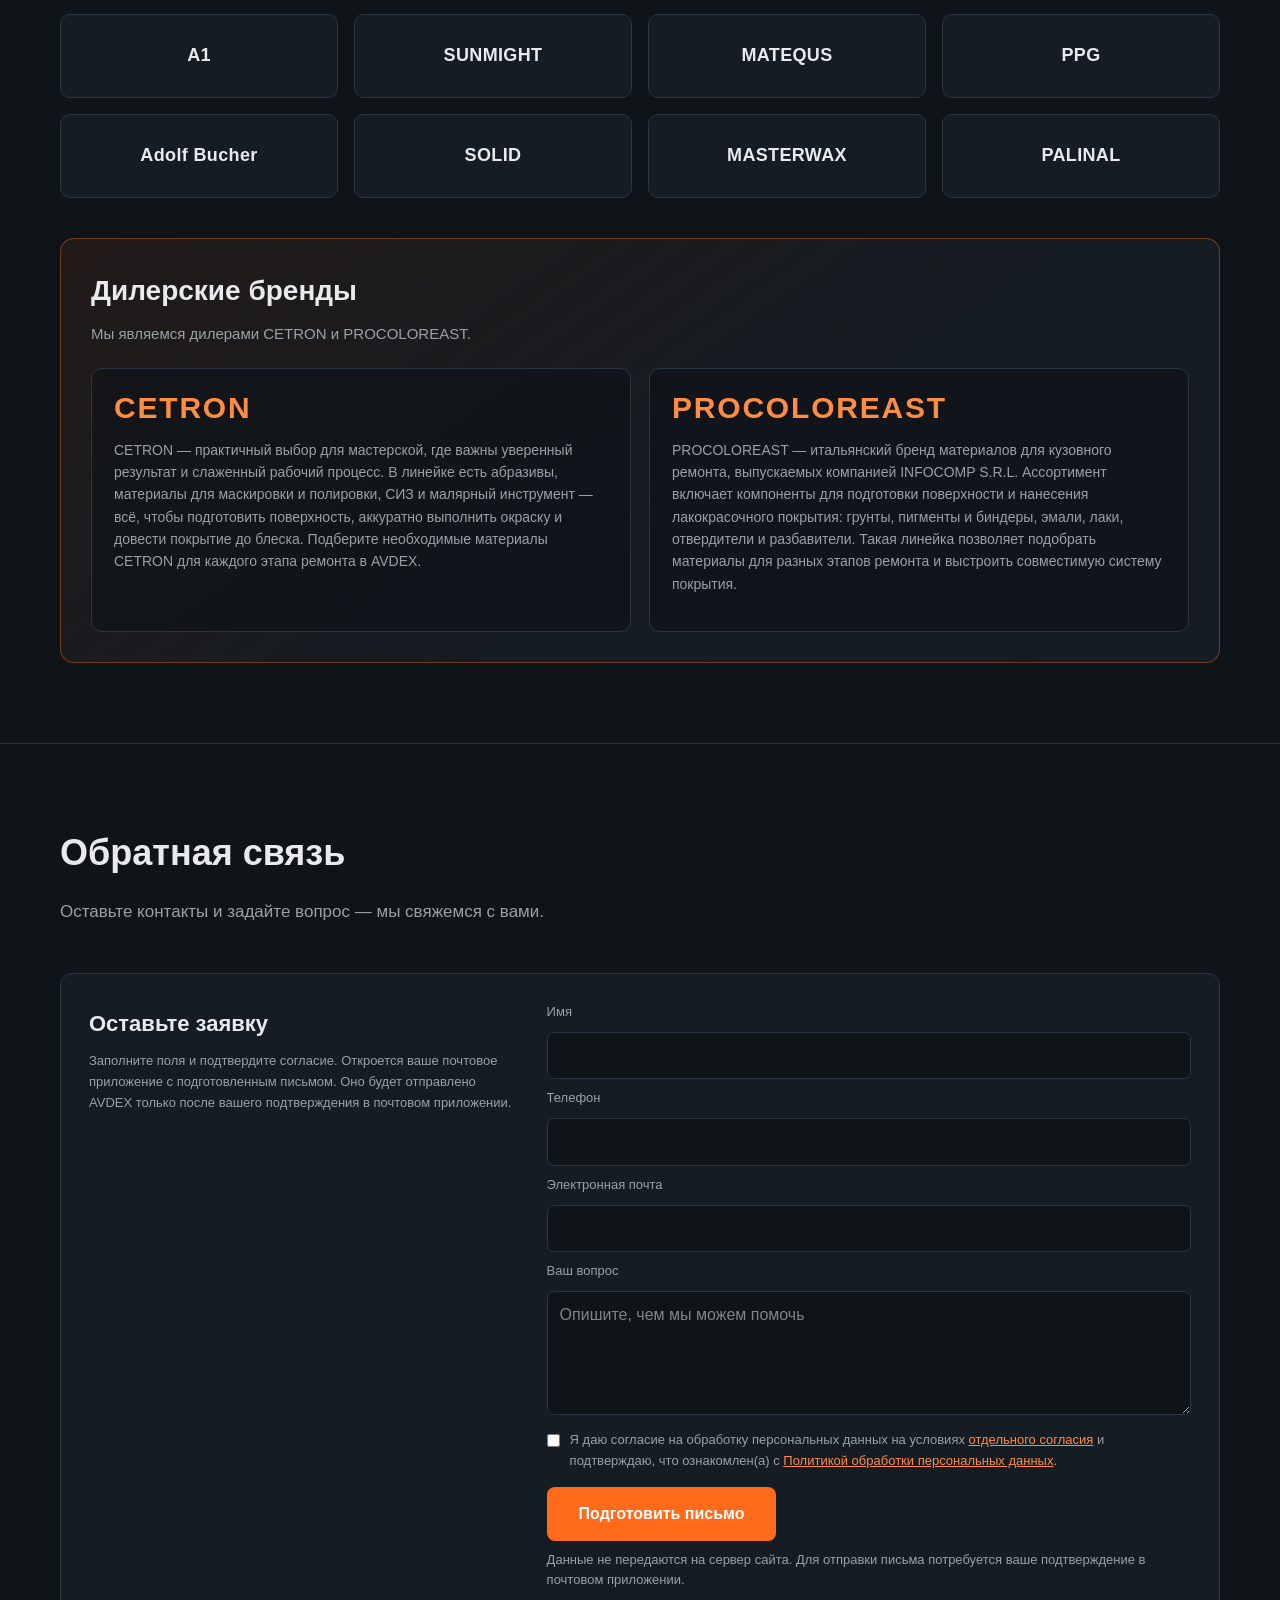
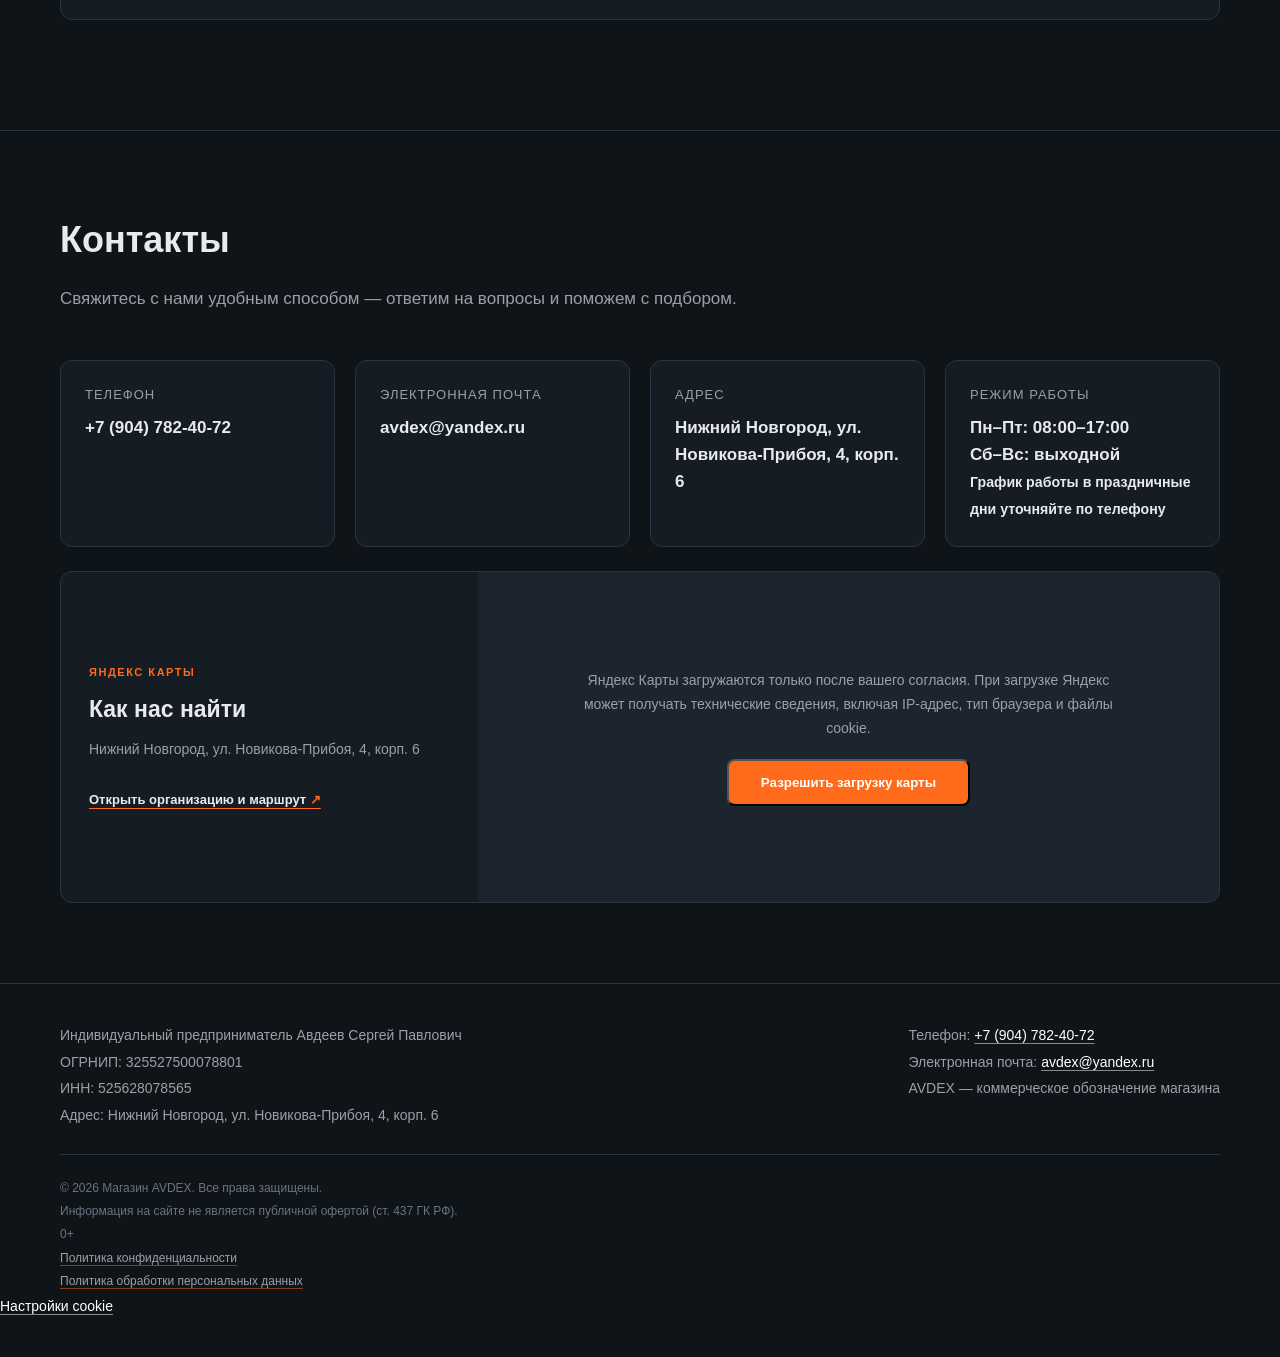
==== commit fedc0017: "Уточнить услуги сервиса и автоэмалей" ====
--- a/index.html
+++ b/index.html
@@ -26,7 +26,7 @@
       <nav class="nav" id="main-nav" aria-label="Основная навигация">
         <a href="#about">О магазине</a>
         <a href="#paint-matching">Подбор автоэмали</a>
-        <a href="#equipment-service">Сервис</a>
+        <a href="#equipment-service">Сервис оборудования</a>
         <a href="#products">Продукция</a>
         <a href="#contacts">Контакты</a>
       </nav>
@@ -40,6 +40,7 @@
       <p>Всё необходимое для профессиональной покраски и восстановления кузова: эмали, лаки, грунты, абразивы и малярный инструмент. Поможем подобрать цвет и материалы под задачу.</p>
       <div class="hero-actions">
         <a href="#paint-matching" class="btn-secondary">Подбор автоэмали</a>
+        <a href="#equipment-service" class="btn-secondary">Сервис оборудования</a>
         <a href="#products" class="btn-secondary">Смотреть продукцию <span aria-hidden="true">↓</span></a>
         <a href="#feedback" class="btn">Связаться с нами</a>
       </div>
@@ -78,6 +79,7 @@
         <p class="guide-kicker">Профессиональный подбор</p>
         <h2 class="section-title">Автоэмали</h2>
         <p class="section-sub">В AVDEX работают профессиональные колористы. Они подберут оттенок одним из трёх способов — с учётом состояния покрытия и требований к точности.</p>
+        <p class="paint-service-extra"><strong>Дополнительная услуга:</strong> заправка краски в аэрозольные баллоны.</p>
         
       </div>
       <div class="matching-methods">
@@ -109,28 +111,28 @@
         <div class="guide-grid">
           <article class="card">
             <h3>Окрасочно-сушильные камеры</h3>
-            <ul>
-              <li>Замена потолочных, напольных и приточных фильтров.</li>
-              <li>Очистка камеры, воздуховодов и пространства под решётками.</li>
-              <li>Обслуживание горелки и замена освещения.</li>
-            </ul>
+            <div class="equipment-service-list">
+              <p>Замена потолочных, напольных и приточных фильтров.</p>
+              <p>Очистка камеры, воздуховодов и пространства под решётками.</p>
+              <p>Обслуживание горелки и замена освещения.</p>
+            </div>
           </article>
           <article class="card">
             <h3>Зоны подготовки</h3>
-            <ul>
-              <li>Замена фильтров и очистка вентиляционных каналов.</li>
-              <li>Замена освещения.</li>
-            </ul>
+            <div class="equipment-service-list">
+              <p>Замена фильтров и очистка вентиляционных каналов.</p>
+              <p>Замена освещения.</p>
+            </div>
           </article>
           <article class="card">
             <h3>Компрессоры и подготовка сжатого воздуха</h3>
-            <ul>
-              <li>Техническое обслуживание винтовых и поршневых компрессоров.</li>
-              <li>Замена масла, фильтров и сепараторов.</li>
-              <li>Обслуживание осушителей, влагоотделителей и фильтров сжатого воздуха.</li>
-              <li>Поиск и устранение утечек в пневмолиниях.</li>
-              <li>Монтаж пневмолиний и разводка сжатого воздуха по постам.</li>
-            </ul>
+            <div class="equipment-service-list">
+              <p>Техническое обслуживание винтовых и поршневых компрессоров.</p>
+              <p>Замена масла, фильтров и сепараторов.</p>
+              <p>Обслуживание осушителей, влагоотделителей и фильтров сжатого воздуха.</p>
+              <p>Поиск и устранение утечек в пневмолиниях.</p>
+              <p>Монтаж пневмолиний и разводка сжатого воздуха по постам.</p>
+            </div>
           </article>
         </div>
               </div>
--- a/style.css
+++ b/style.css
@@ -363,12 +363,3 @@
 }
 
 
-.equipment-service .section-title { margin-bottom: 8px; font-size: clamp(21px,2.4vw,28px); }
-.equipment-service .section-sub { margin-bottom: 22px; font-size: 15px; }
-.equipment-service-grid { display: grid; grid-template-columns: repeat(3,minmax(0,1fr)); gap: 16px; align-items: stretch; }
-.equipment-service-card { min-width: 0; padding: 24px; border: 1px solid var(--border); border-radius: 12px; background: var(--bg-2); }
-.equipment-service-card h4 { margin: 0 0 14px; color: var(--text); font-size: 17px; line-height: 1.4; }
-.equipment-service-card ul { margin: 0; padding-left: 19px; color: var(--text-muted); font-size: 14px; }
-.equipment-service-card li + li { margin-top: 8px; }
-@media (max-width: 900px) { .equipment-service-grid { grid-template-columns: repeat(2,minmax(0,1fr)); } }
-@media (max-width: 560px) { .equipment-service-grid { grid-template-columns: 1fr; } .equipment-service-card { padding: 20px; } }
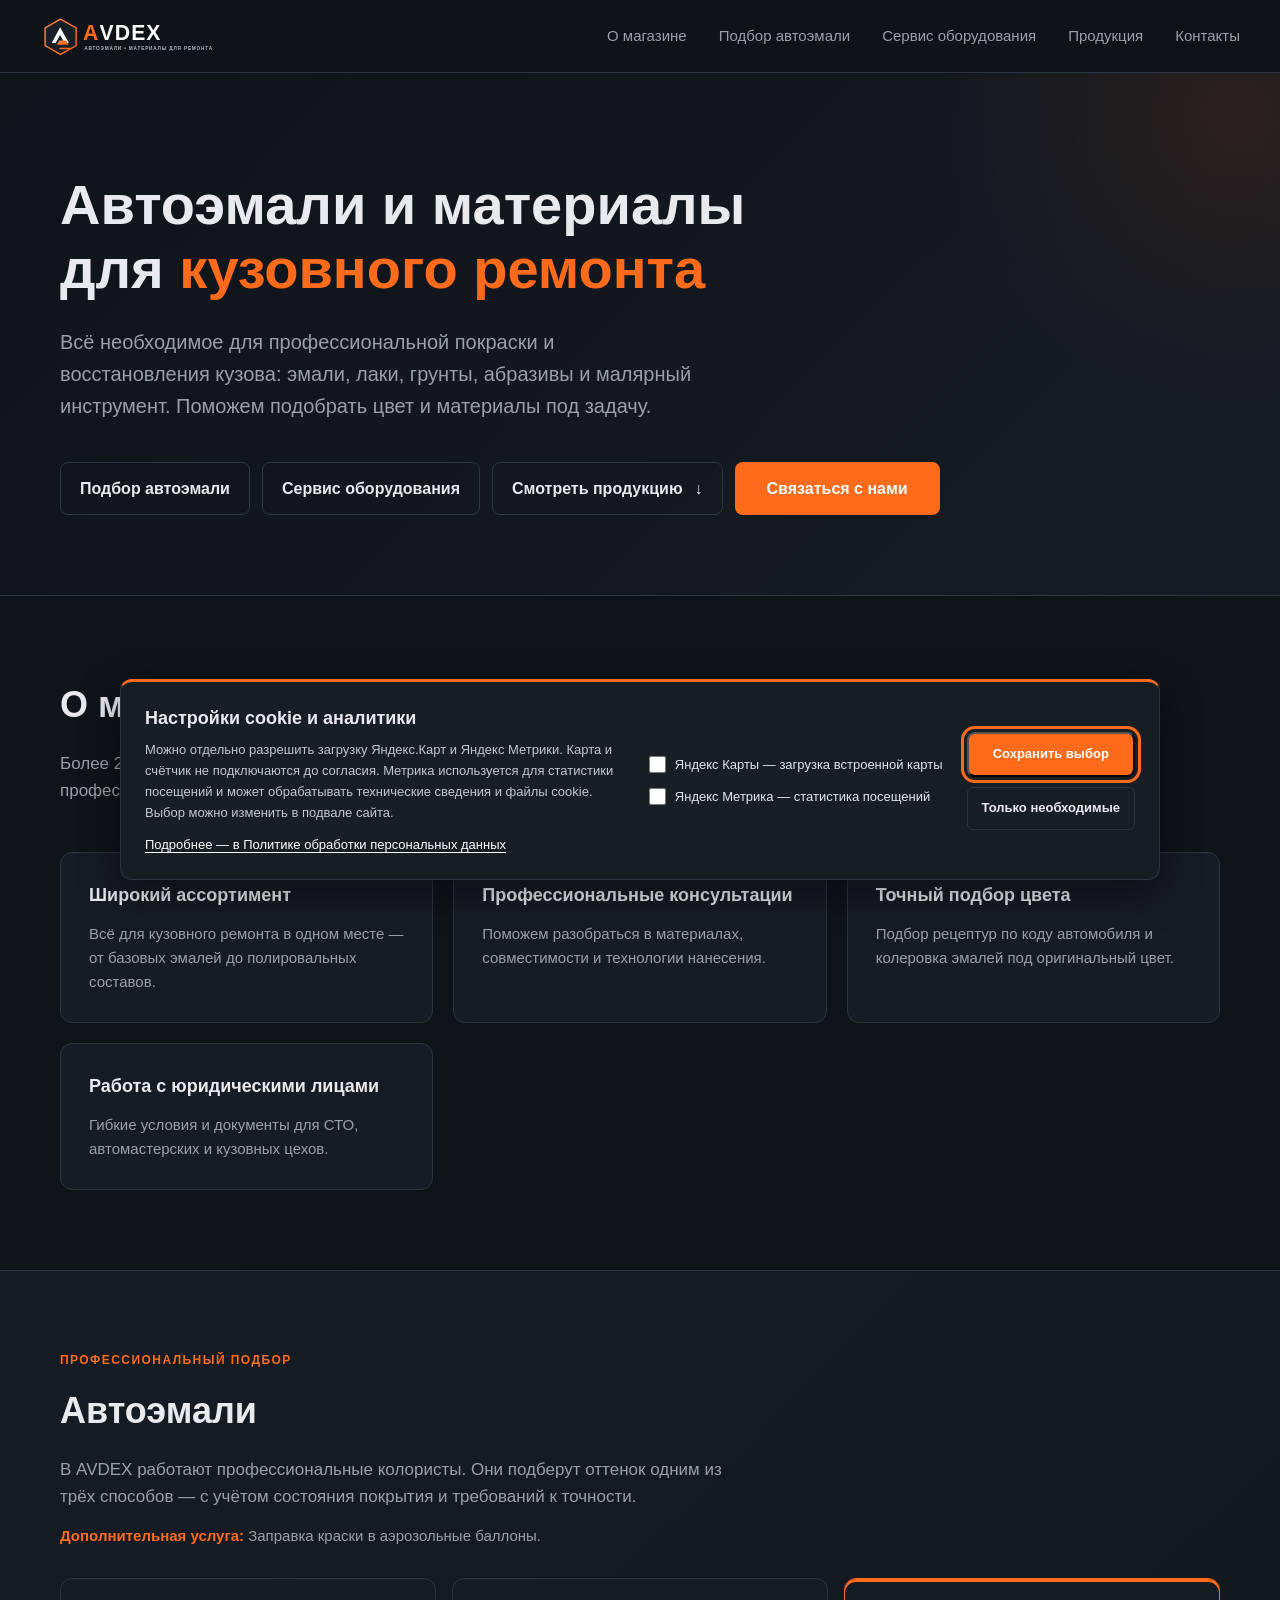
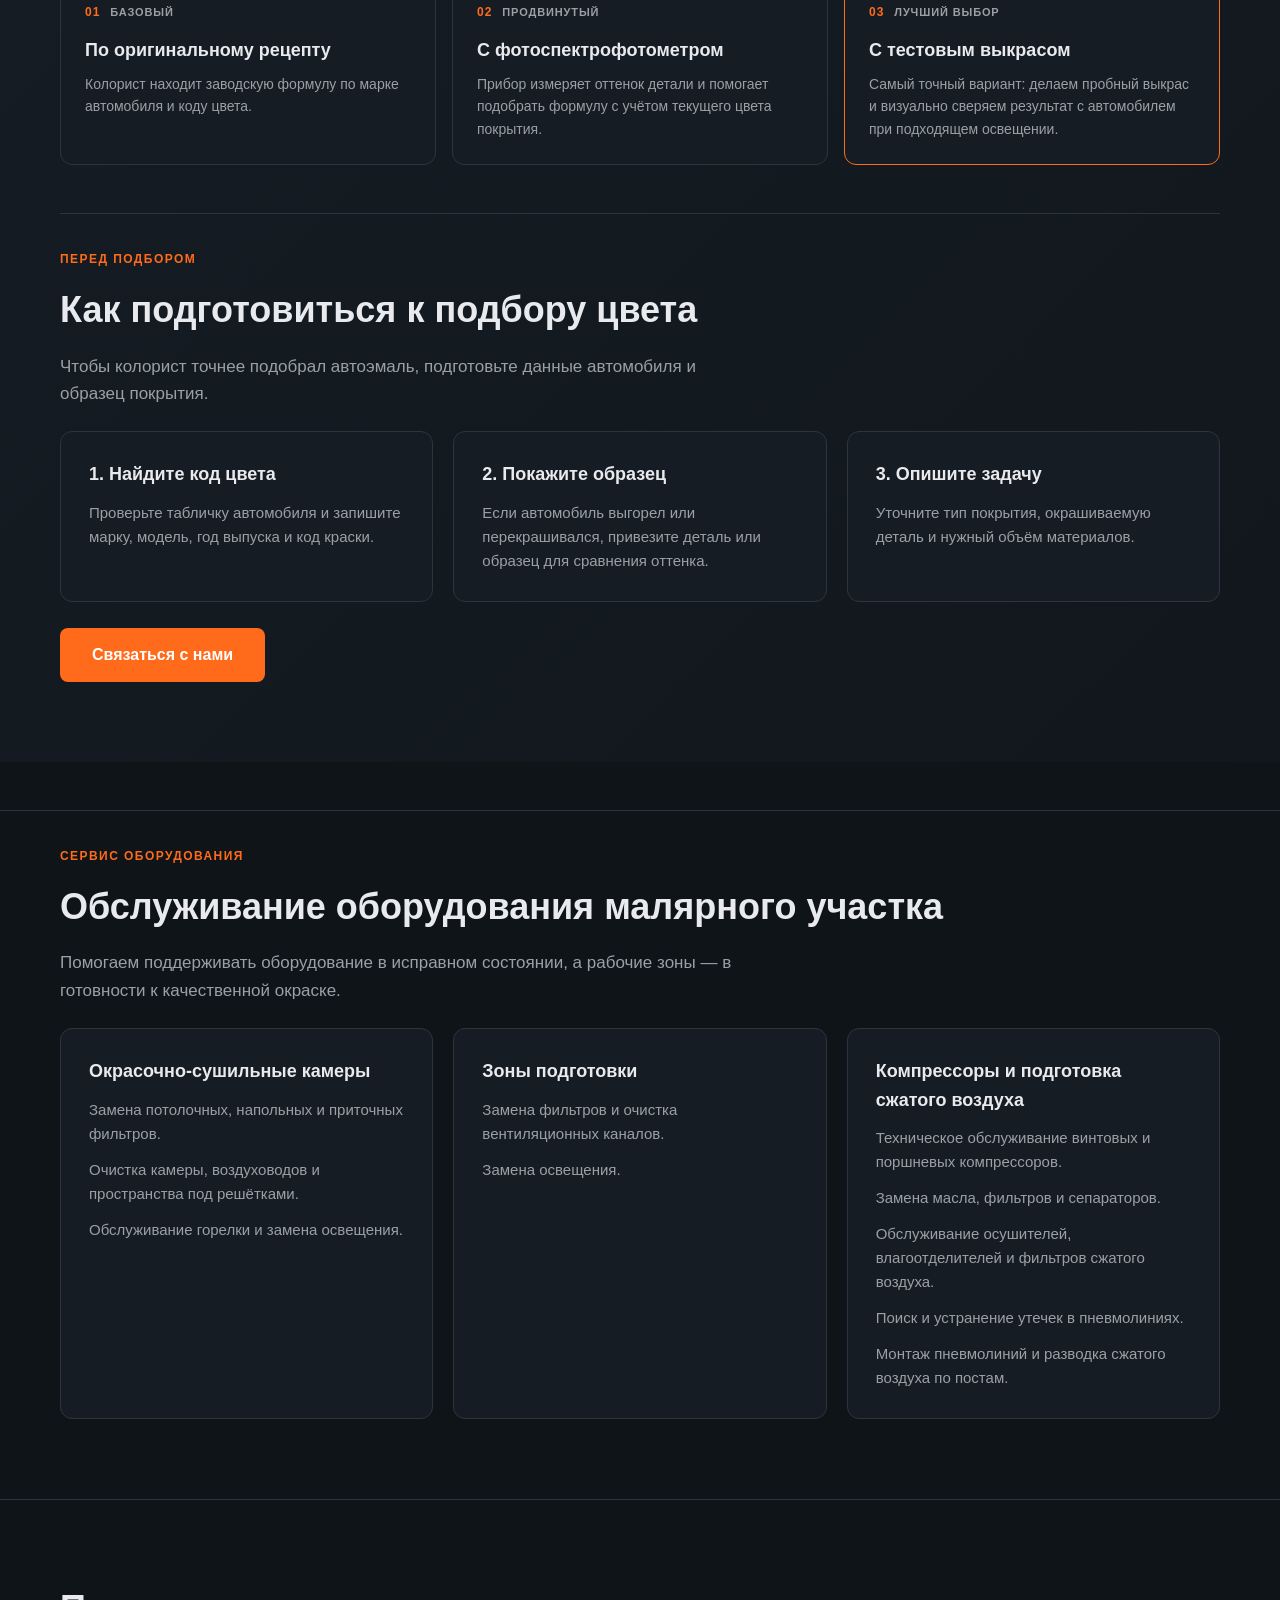
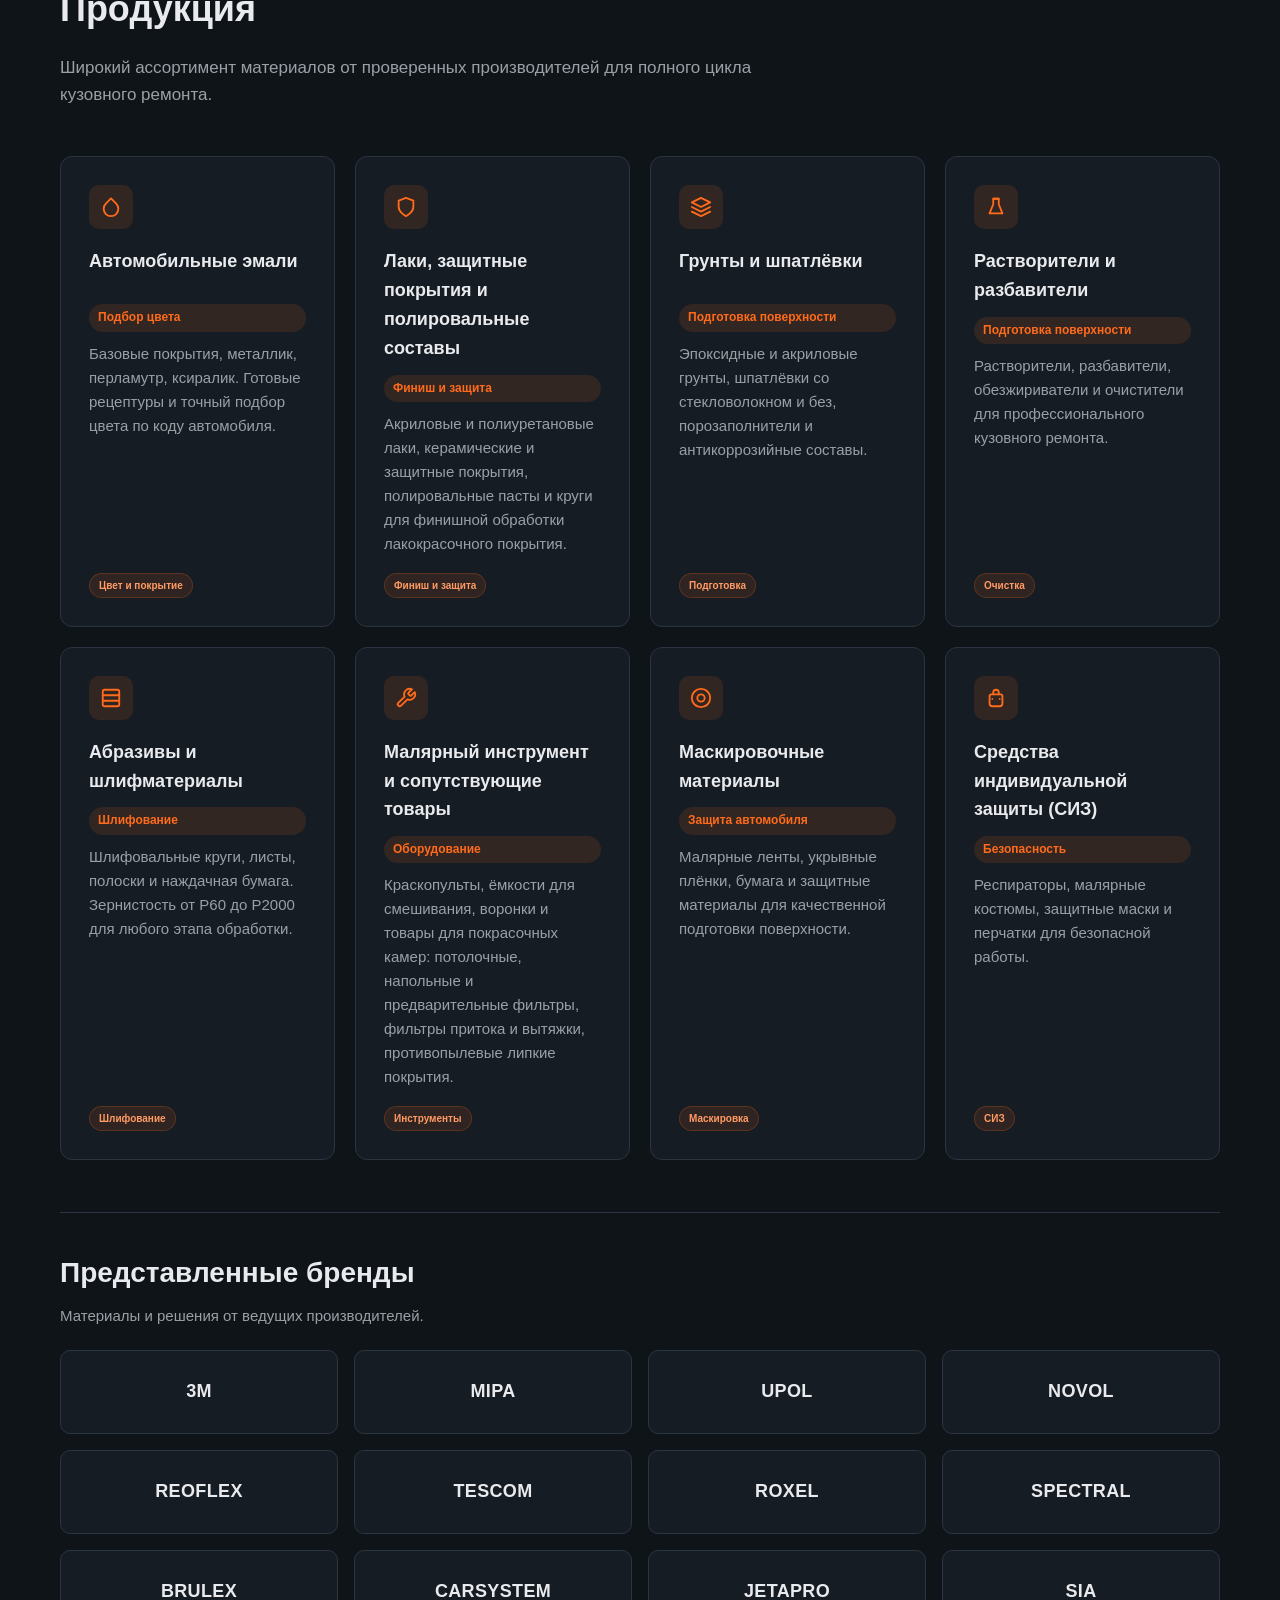
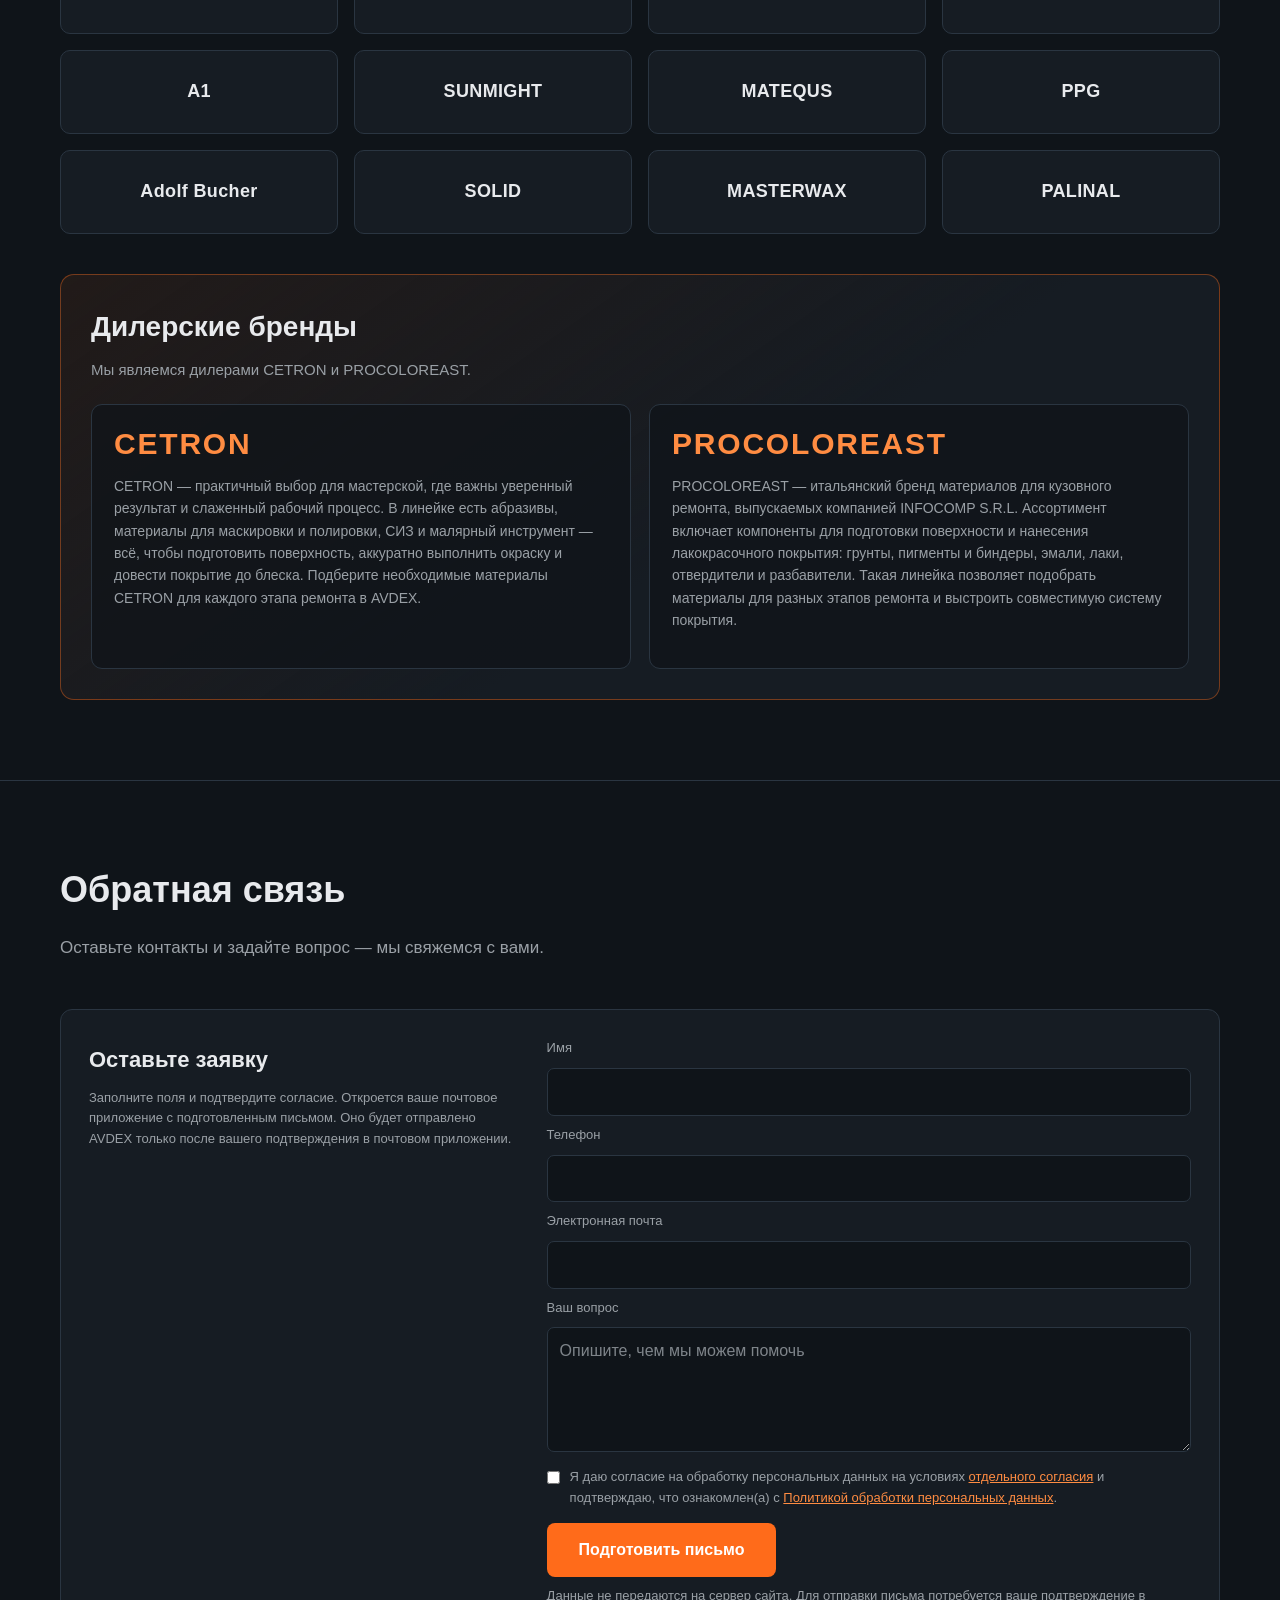
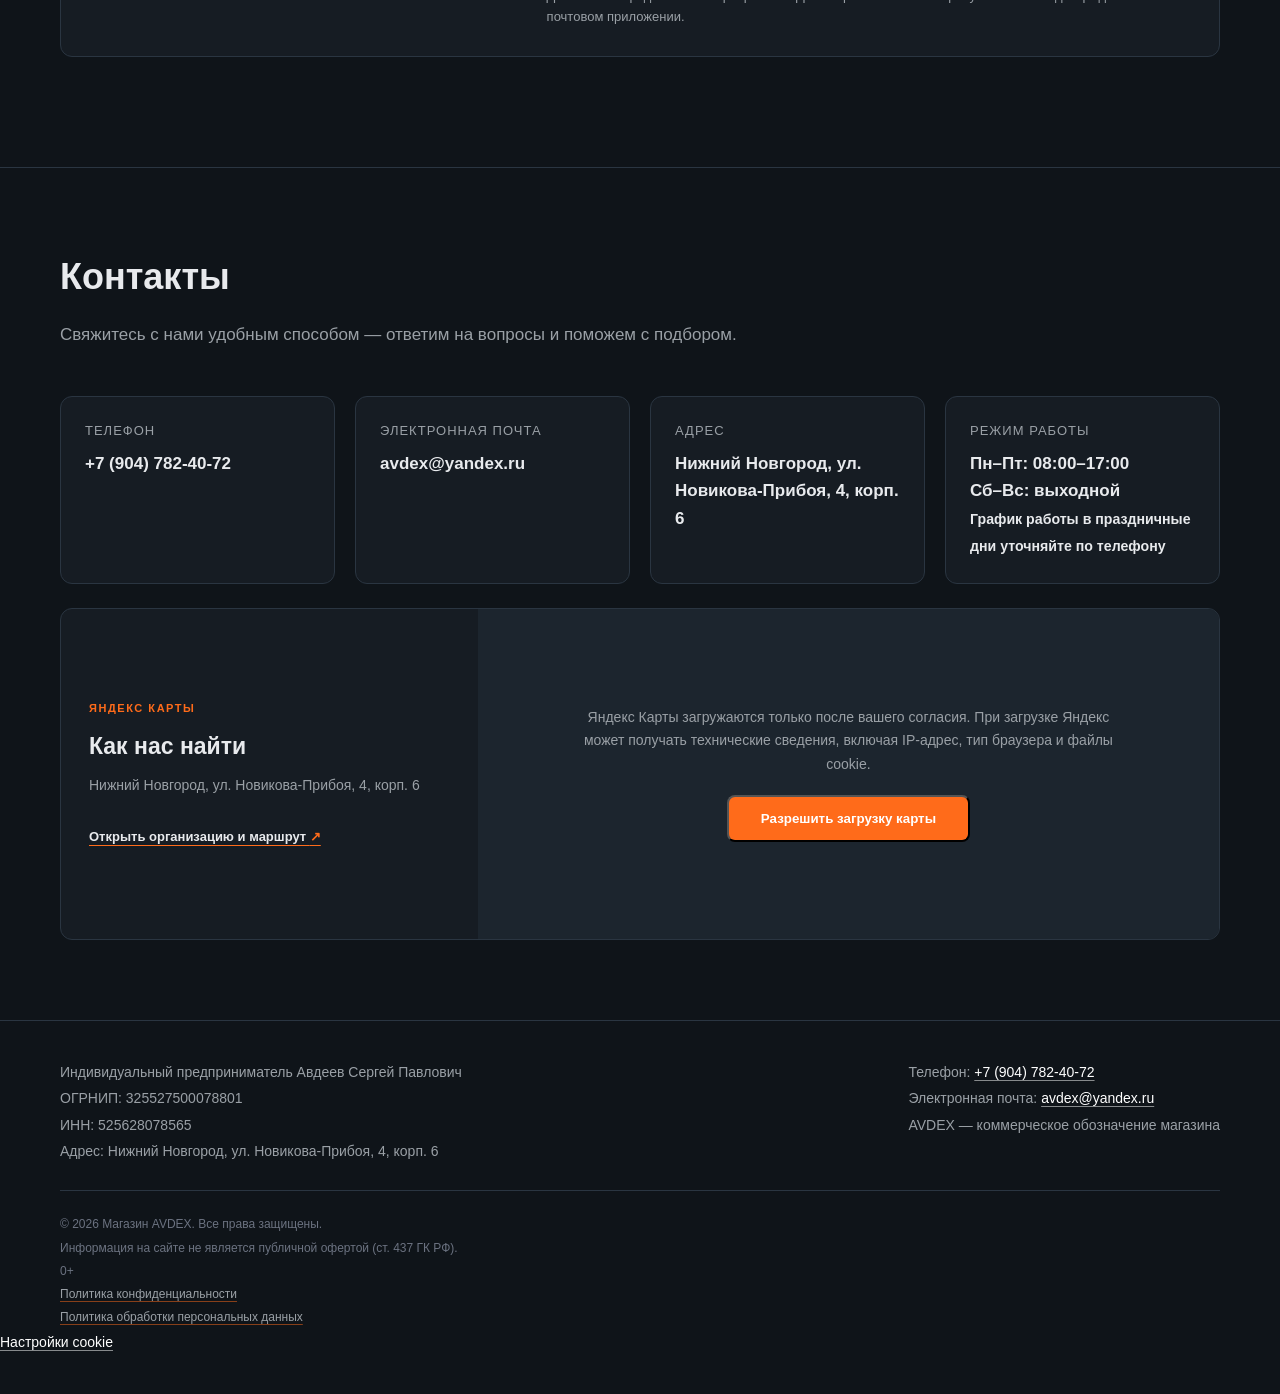
==== commit 9ea650ff: "Уточнить название услуги заправки баллонов" ====
--- a/index.html
+++ b/index.html
@@ -79,7 +79,7 @@
         <p class="guide-kicker">Профессиональный подбор</p>
         <h2 class="section-title">Автоэмали</h2>
         <p class="section-sub">В AVDEX работают профессиональные колористы. Они подберут оттенок одним из трёх способов — с учётом состояния покрытия и требований к точности.</p>
-        <p class="paint-service-extra"><strong>Дополнительная услуга:</strong> заправка краски в аэрозольные баллоны.</p>
+        <p class="paint-service-extra"><strong>Дополнительная услуга:</strong> Заправка краски в аэрозольные баллоны.</p>
         
       </div>
       <div class="matching-methods">
--- a/style.css
+++ b/style.css
@@ -363,3 +363,9 @@
 }
 
 
+
+
+.equipment-service-list p { margin: 0; color: var(--text-muted); font-size: 15px; }
+.equipment-service-list p + p { margin-top: 12px; }
+.paint-service-extra { margin: -10px 0 0; color: var(--text-muted); font-size: 15px; }
+.paint-service-extra strong { color: var(--accent); }
